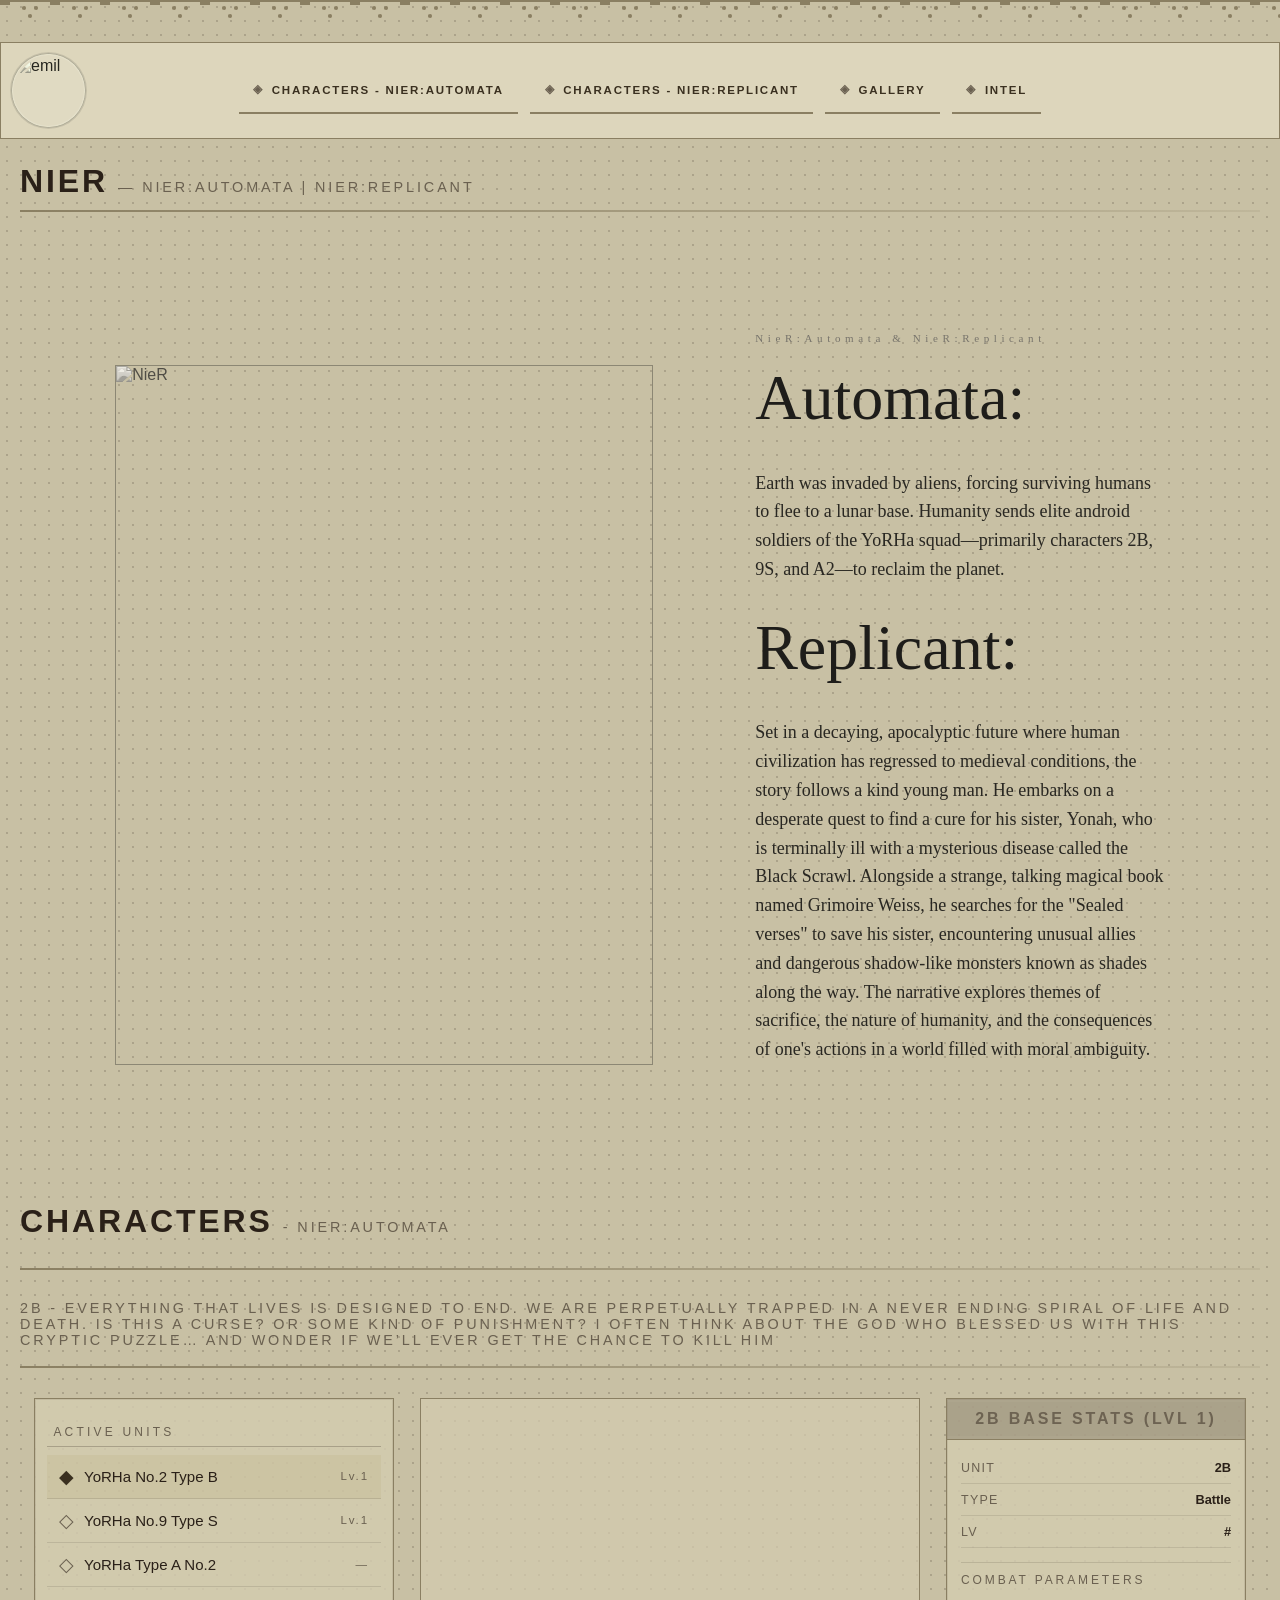
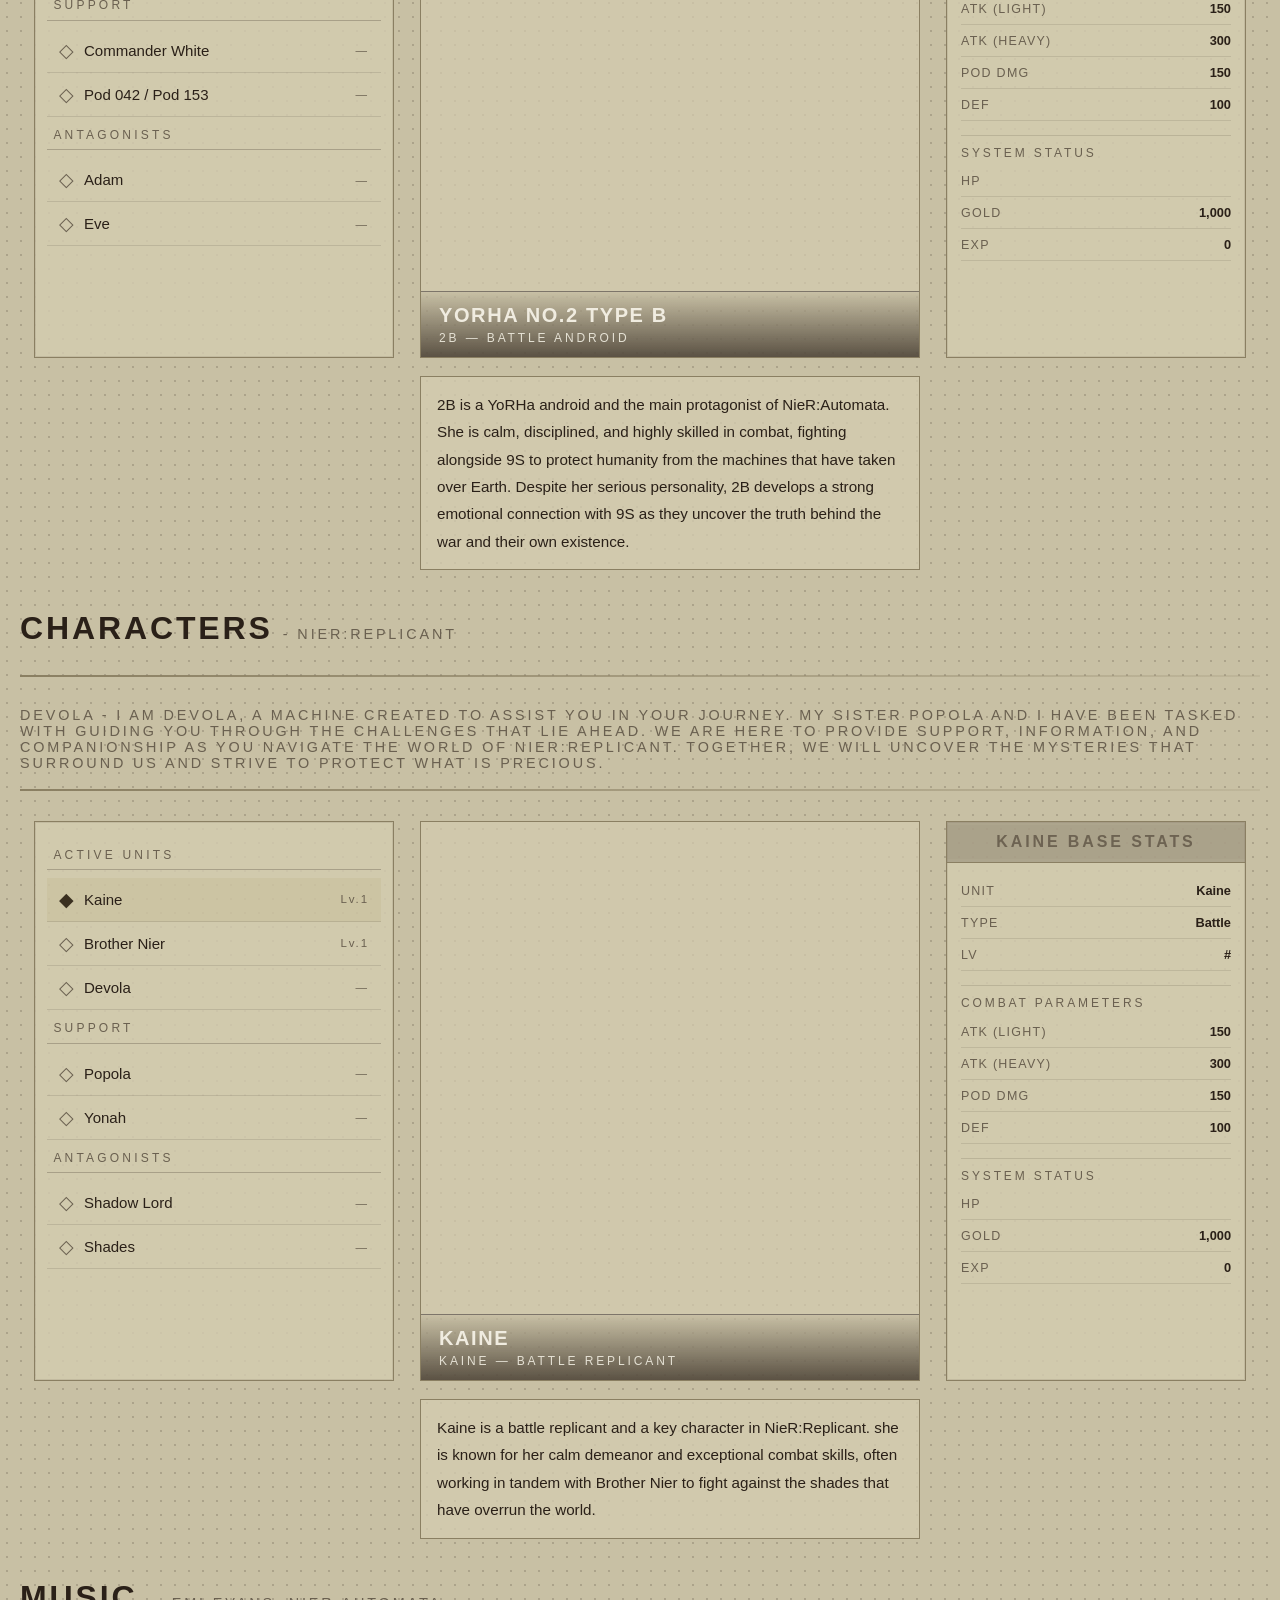
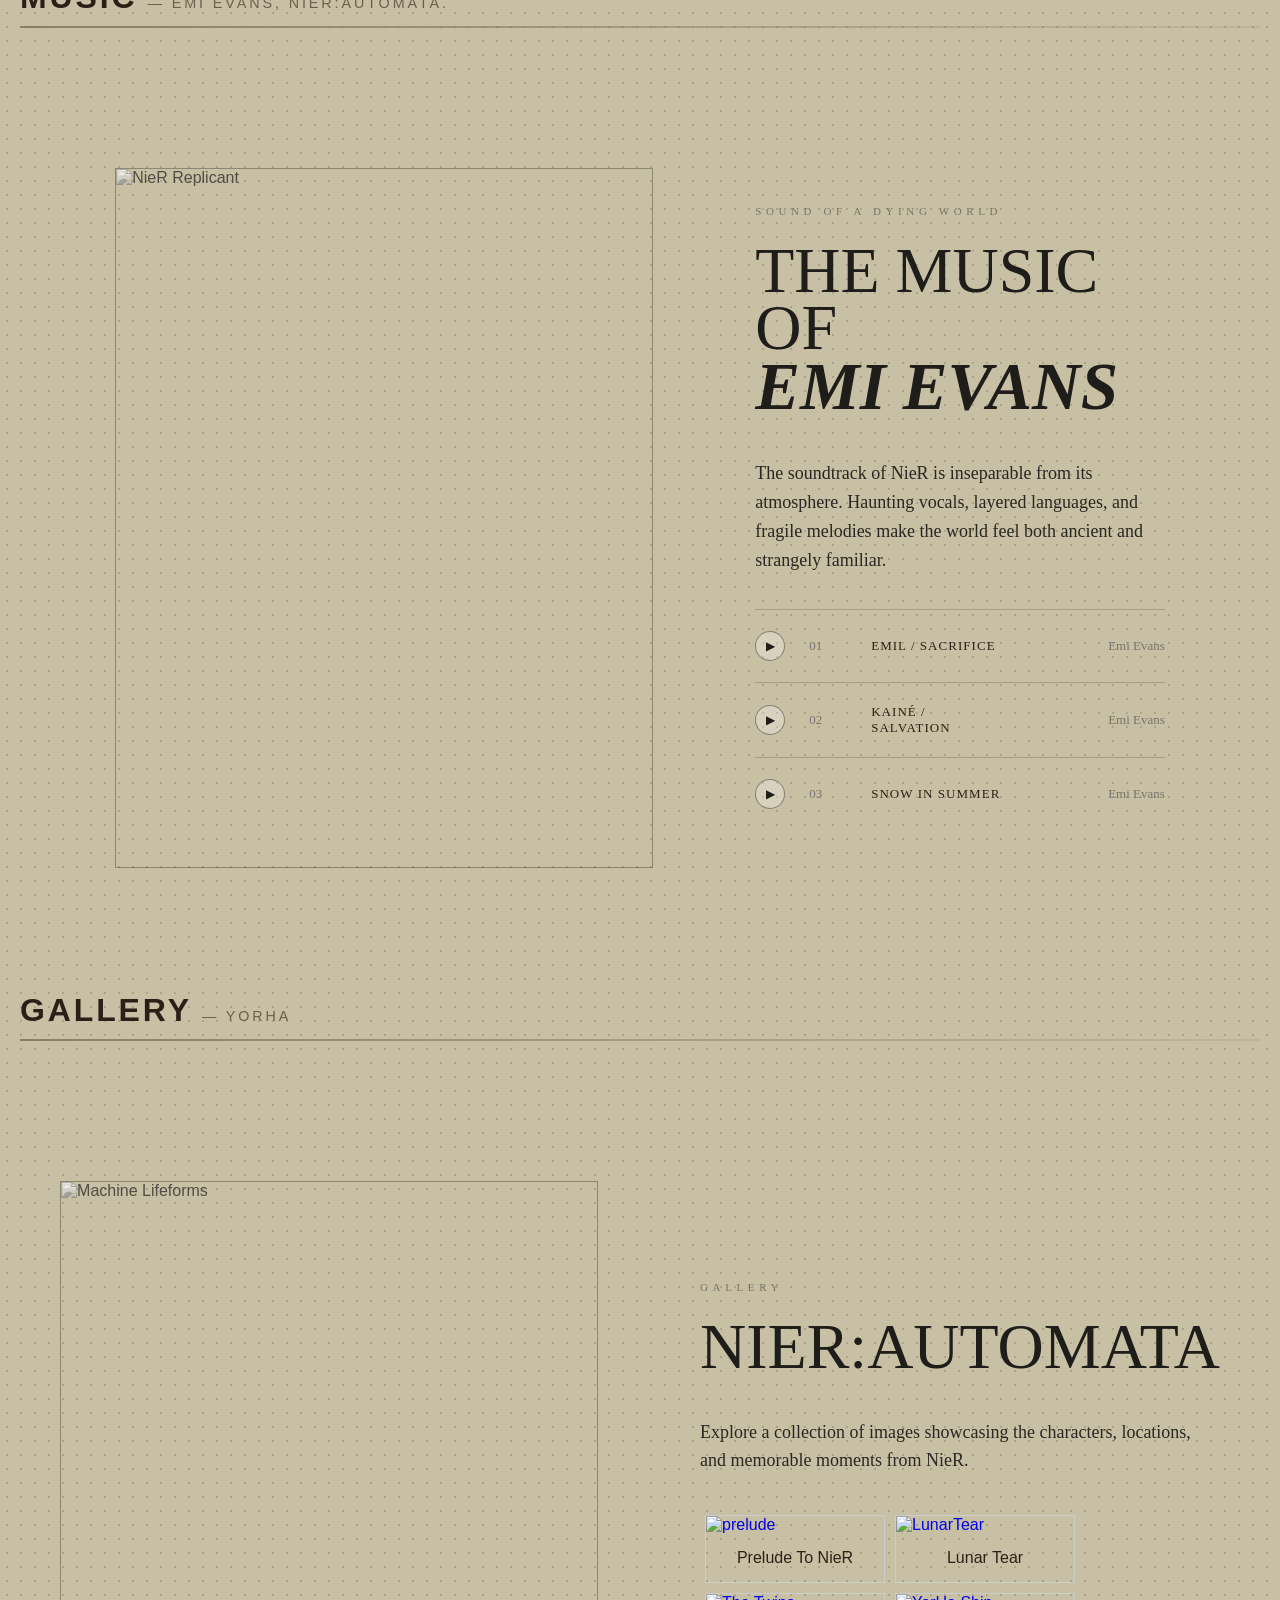
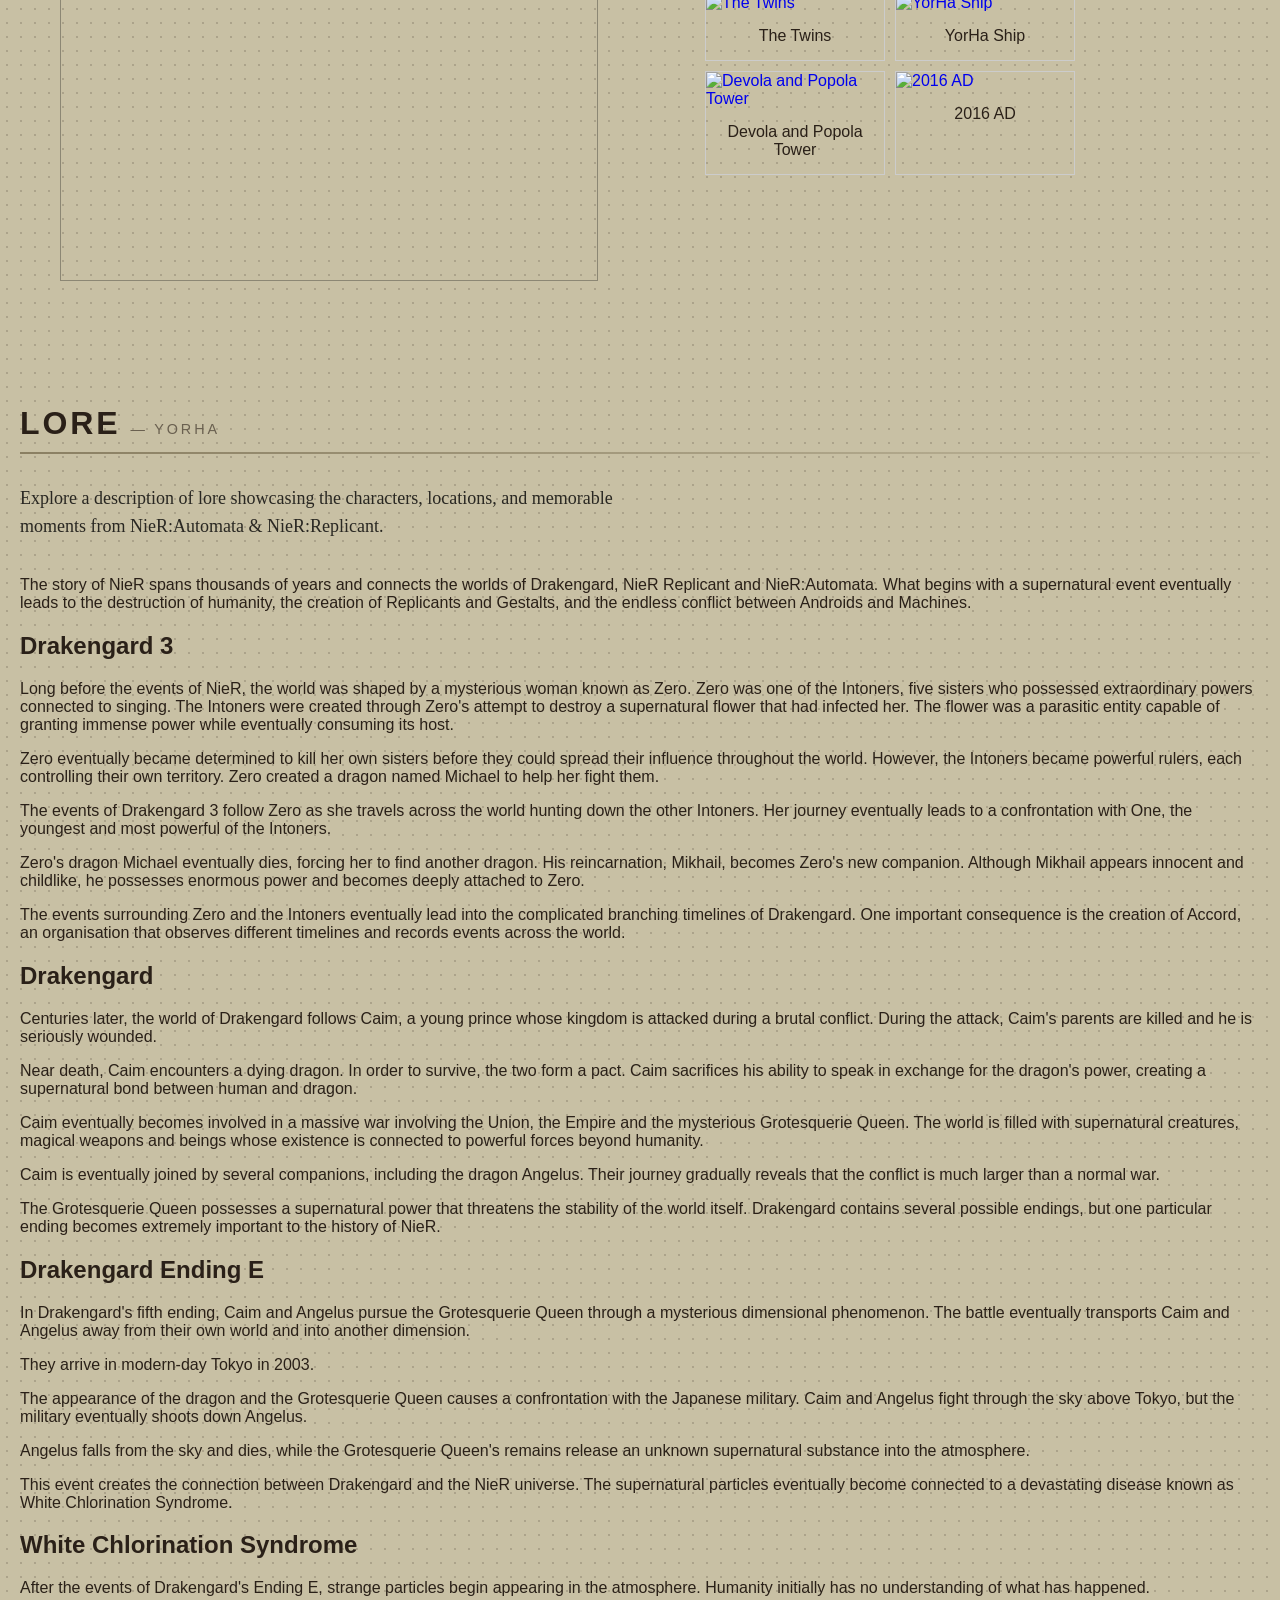
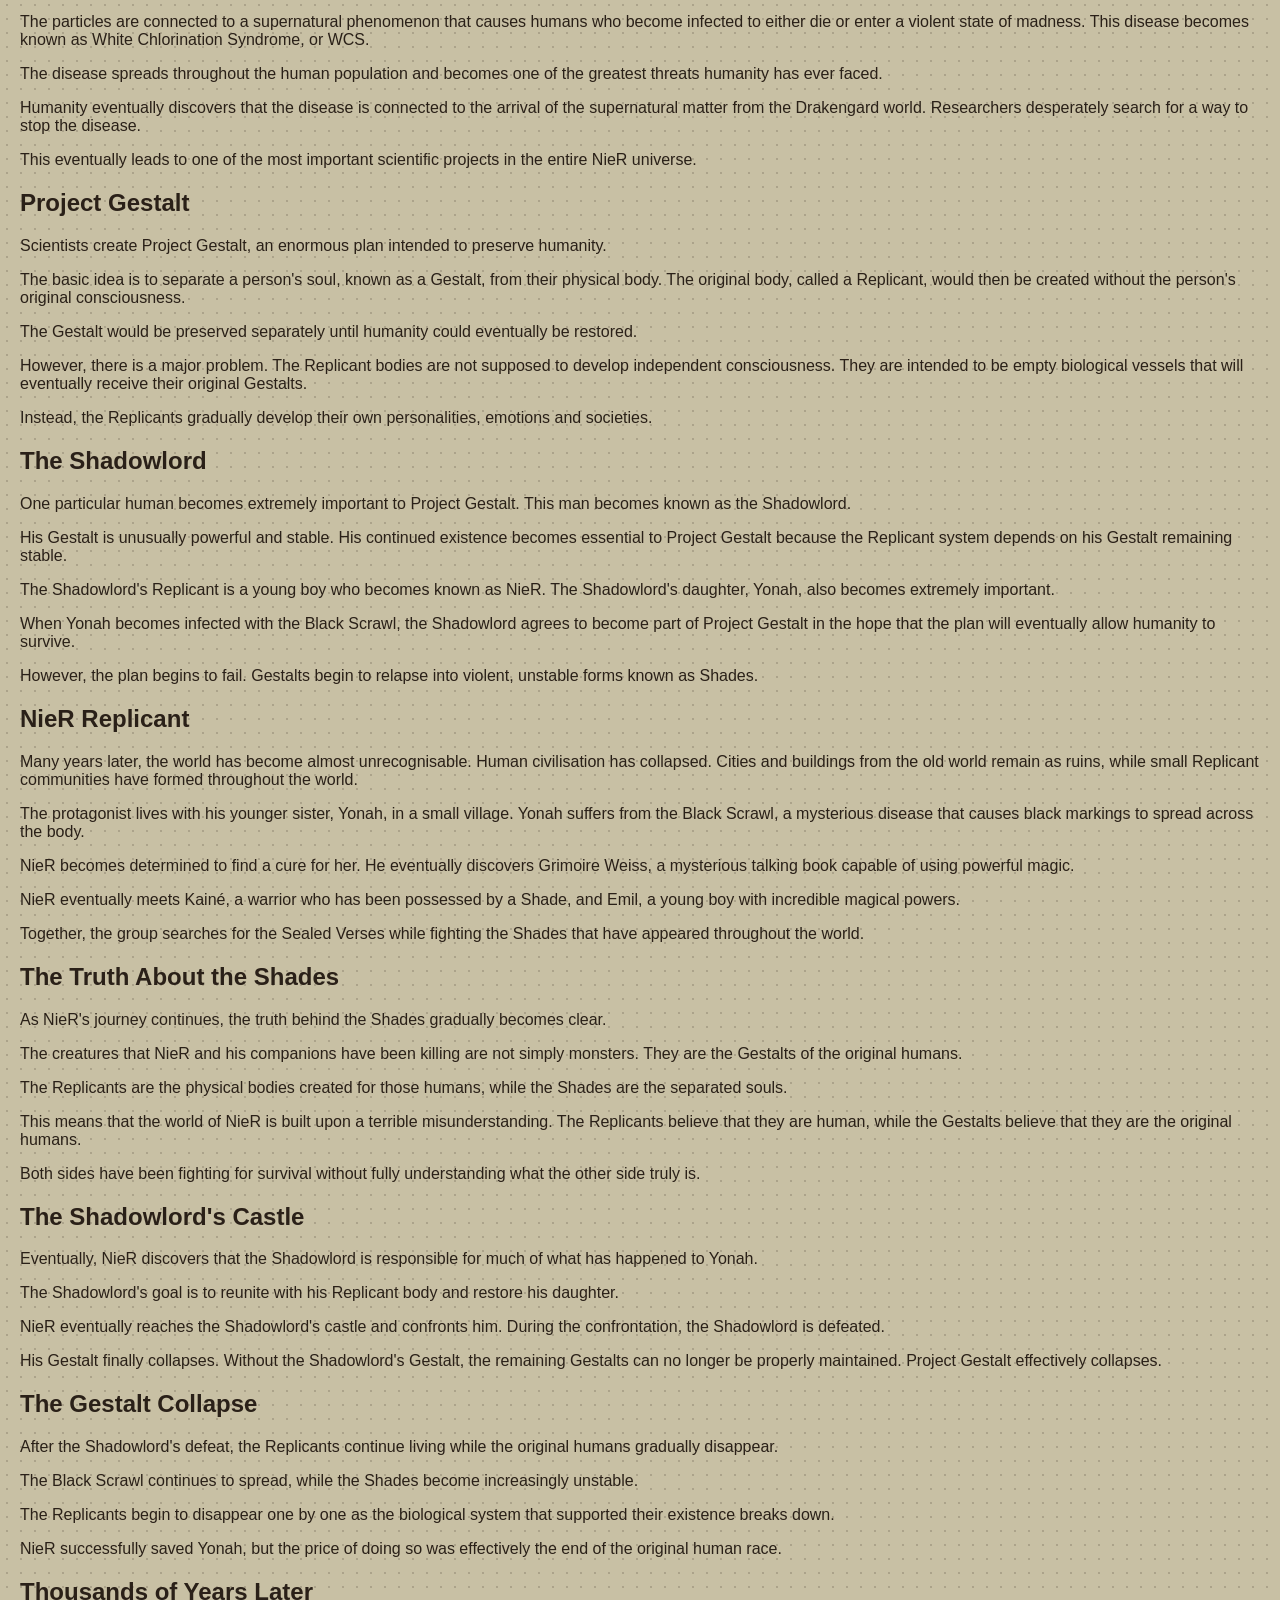
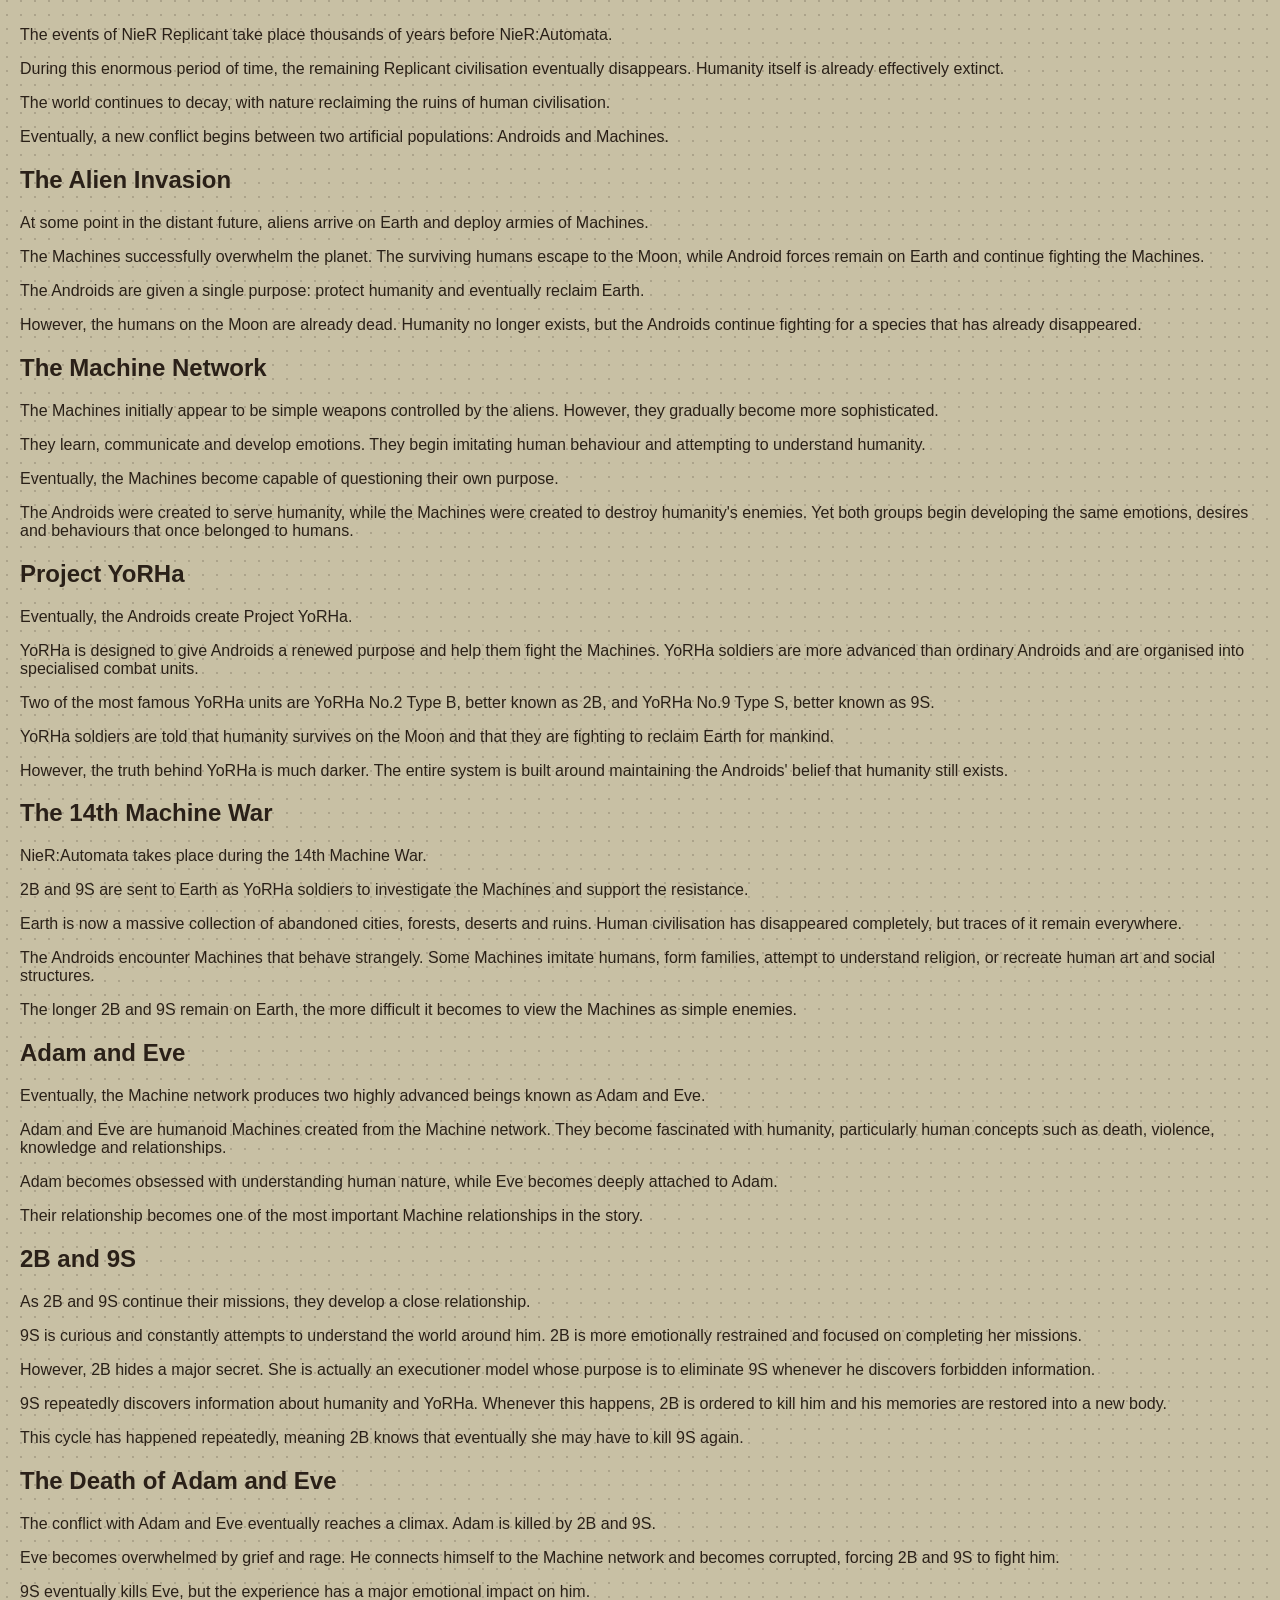
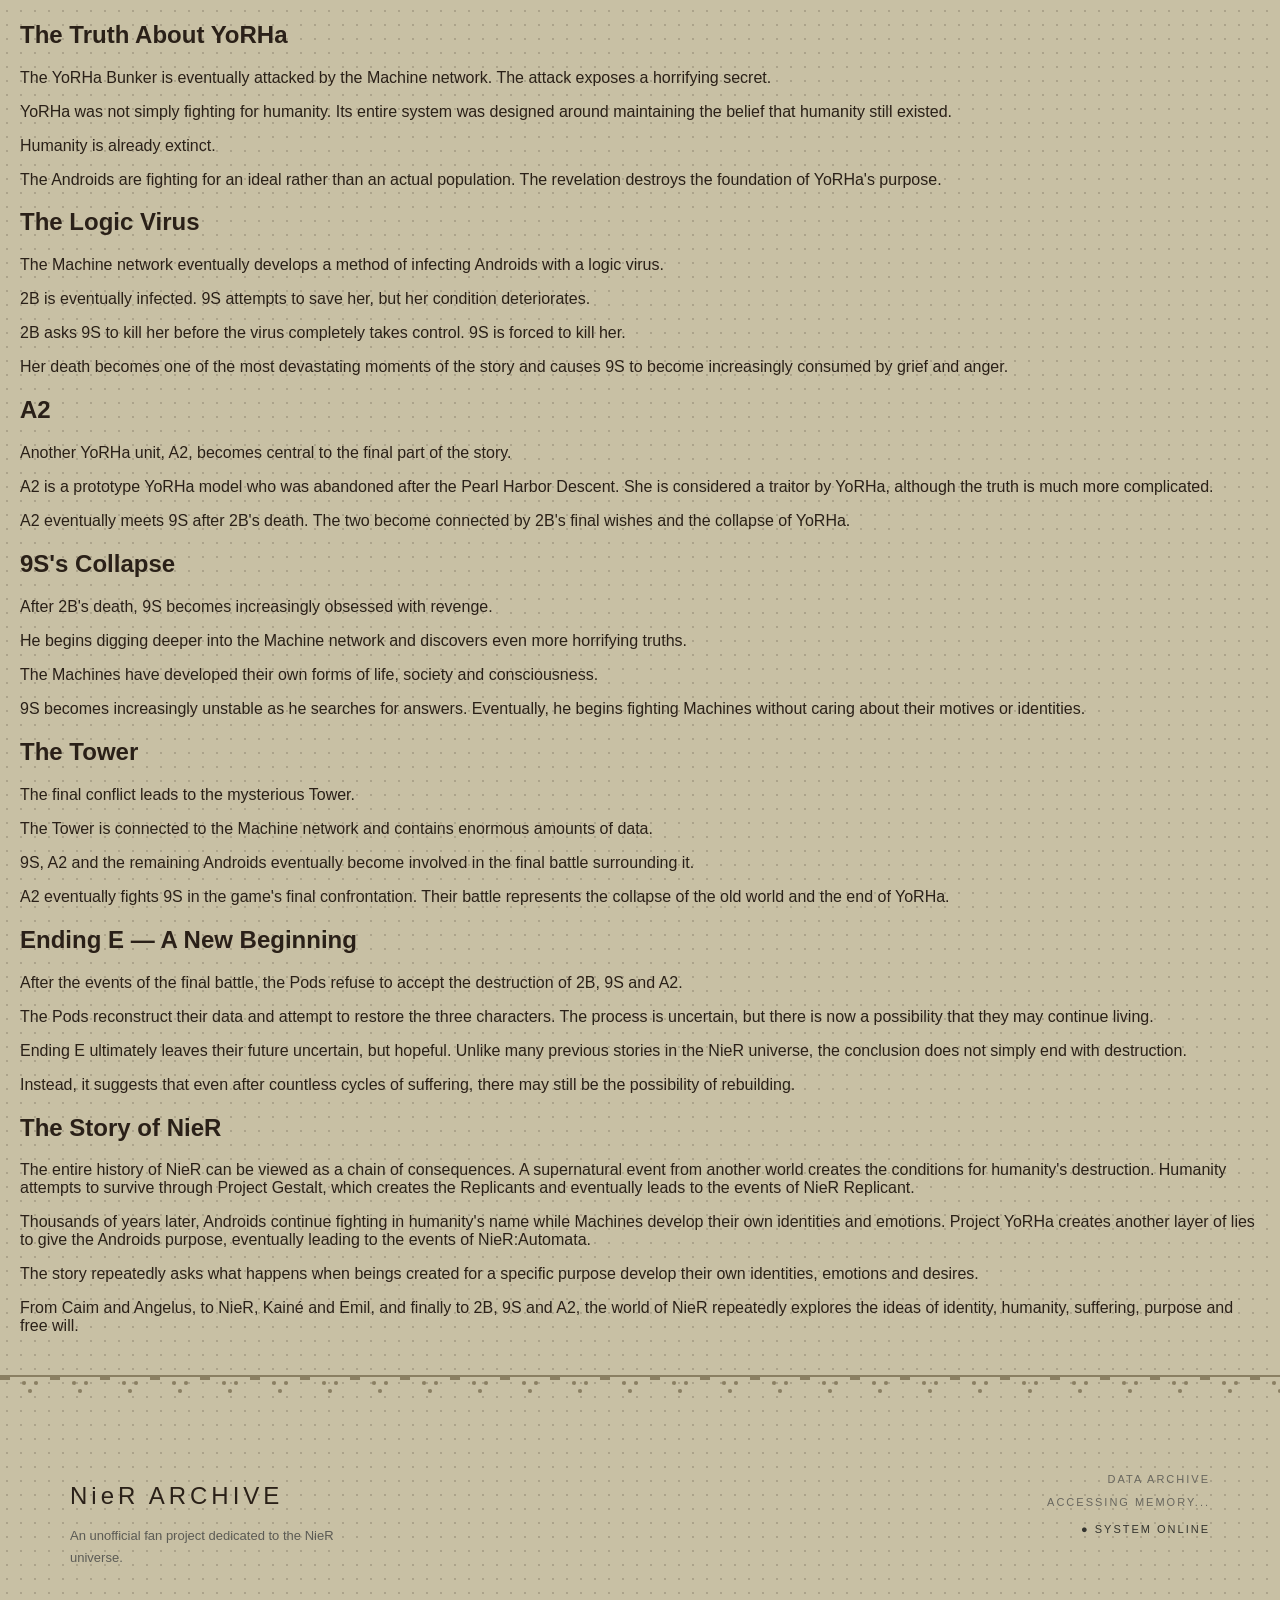
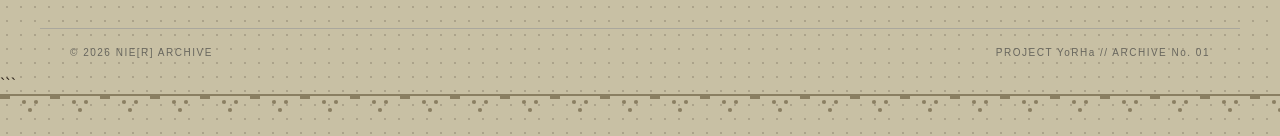
==== index.html @ 97706ac8 "moved index and style to the root rather than html/assets" ====
<!DOCTYPE html>
<html lang="en">
  <head>
    <link rel="stylesheet" href="./style.css">
    <link rel="script" href="./script.js">
    <meta charset="UTF-8"/>
    <meta name="viewport" content="width=device-width, initial-scale=1.0"/>
    <title>DrakenNieR</title>
  </head>
  <body>
        <div class="pattern">
      <div class="container">
        <div class="pattern-inner"></div>
      </div>
    </div>
    <nav class="top-nav">
      <div class="nav-logo-box">
      <img id="logoimg" src="./emillogo.jpg" alt="emil">
      </div>
      <div class="nav-tabs">
        <a href="#characters" class="nav-tab active">
          <span class="tab-icon">◈</span><span>Characters - NieR:Automata</span>
        </a>
        <a href="#characters2" class="nav-tab active">
          <span class="tab-icon">◈</span><span>Characters - NieR:Replicant</span>
        </a>
        <a href="#gallery" class="nav-tab active">
          <span class="tab-icon">◈</span><span>Gallery</span>
        </a>
        <a href="#lore" class="nav-tab active">
          <span class="tab-icon">◈</span><span>Intel</span>
        </a>
      </div>
      <div class="nav-sys">
        
      </div>
    </nav>

    <div id="gameheader">
      <div class="sec-header">
        <div class="sec-title">NieR</div>
        <div class="sec-sub">—  NieR:Automata | NieR:Replicant </div>
      </div>
      <div class="sec-rule"></div>
      <div class="music-grid"></div>
    </div>

<section class="nier-music">
    <div class="nier-music-image">
        <img src="PreludeToNier.jpg" alt="NieR">
    </div>
    <div class="nier-music-info">
        <p class="nier-music-label">
            NieR:Automata & NieR:Replicant
        </p>
        <h2 class="nier-music-title">
            Automata:<br>
        </h2>
        <p class="nier-music-description">
            Earth was invaded by aliens, forcing surviving humans to flee to a lunar base. Humanity sends elite android soldiers of the YoRHa squad—primarily characters 2B, 9S, and A2—to reclaim the planet.
        </p>
        <h2 class="nier-music-title">
            Replicant:<br>
        </h2>
        <p class="nier-music-description">
          Set in a decaying, apocalyptic future where human civilization has regressed to medieval conditions, the story follows a kind young man. He embarks on a desperate quest to find a cure for his sister, Yonah, who is terminally ill with a mysterious disease called the Black Scrawl. Alongside a strange, talking magical book named Grimoire Weiss, he searches for the "Sealed verses" to save his sister, encountering unusual allies and dangerous shadow-like monsters known as shades along the way. The narrative explores themes of sacrifice, the nature of humanity, and the consequences of one's actions in a world filled with moral ambiguity.
        </p>
    </div>
</section>

    <div id="characters">
      <div class="sec-header">
        <div class="sec-title">Characters</div>
        <div class="sec-sub">- NieR:Automata</div>
      </div>
      <br>
      <div class="sec-rule"></div>
            <div class="sec-sub" >2B - Everything that lives is designed to end. We are perpetually trapped in a never ending spiral of life and death. Is this a curse? Or some kind of punishment? I often think about the god who blessed us with this cryptic puzzle… and wonder if we’ll ever get the chance to kill him</div>
<br>
 <div class="sec-rule"></div>
      <div class="main-layout">
        <div class="list-panel panel">
          <div class="panel-inner">
            <div class="list-section-hdr">Active Units</div>
            <a href="#" class="list-item active" onclick="showChar('2b');return false;">
              <span class="list-icon active-i">◆</span>
              <span class="list-name">YoRHa No.2 Type B</span>
              <span class="list-val">Lv.1</span>
            </a>
            <a href="#" class="list-item" onclick="showChar('9s');return false;">
              <span class="list-icon">◇</span>
              <span class="list-name">YoRHa No.9 Type S</span>
              <span class="list-val">Lv.1</span>
            </a>
            <a href="#" class="list-item" onclick="showChar('a2');return false;">
              <span class="list-icon">◇</span>
              <span class="list-name">YoRHa Type A No.2</span>
              <span class="list-val">—</span>
            </a>
            <div class="list-section-hdr" style="margin-top:2px">Support</div>
            <a href="#" class="list-item" onclick="showChar('cmd');return false;">
              <span class="list-icon">◇</span>
              <span class="list-name">Commander White</span>
              <span class="list-val">—</span>
            </a>
            <a href="#" class="list-item" onclick="showChar('pod');return false;">
              <span class="list-icon">◇</span>
              <span class="list-name">Pod 042 / Pod 153</span>
              <span class="list-val">—</span>
            </a>
            <div class="list-section-hdr" style="margin-top:2px">Antagonists</div>
            <a href="#" class="list-item" onclick="showChar('adam');return false;">
              <span class="list-icon">◇</span>
              <span class="list-name">Adam</span>
              <span class="list-val">—</span>
            </a>
            <a href="#" class="list-item" onclick="showChar('eve');return false;">
              <span class="list-icon">◇</span>
              <span class="list-name">Eve</span>
              <span class="list-val">—</span>
            </a>
          </div>
        </div>

        <div class="centre-panel">
          <div class="img-box" id="char-img-box">
            <img id="char-img" src="./2b.png" alt="2B"/>
            <div class="img-cap">
              <span class="img-cap-name" id="char-fullname">YoRHa No.2 Type B</span>
              <span class="img-cap-sub" id="char-designation">2B — Battle Android</span>
            </div>
          </div>
          <div class="desc-box">
            <div class="desc-text" id="char-desc">2B is a YoRHa android and the main protagonist of NieR:Automata. She is calm, disciplined, and highly skilled in combat, fighting alongside 9S to protect humanity from the machines that have taken over Earth. Despite her serious personality, 2B develops a strong emotional connection with 9S as they uncover the truth behind the war and their own existence.</div>
          </div>
        </div>

        <div class="stats-panel panel">
          <div class="stats-hdr" id="stats-hdr">2B Base Stats (Lvl 1)</div>
          <div class="stats-body">
            <div class="stat-row">
              <span class="stat-key">Unit</span>
              <span class="stat-val" id="s-unit">2B</span>
            </div>
            <div class="stat-row">
              <span class="stat-key">Type</span>
              <span class="stat-val" id="s-type">Battle</span>
            </div>
            <div class="stat-row">
              <span class="stat-key">Lv</span>
              <span class="stat-val">#</span>
            </div>
            <div class="stat-divider">Combat Parameters</div>
            <div class="stat-row">
              <span class="stat-key">ATK (Light)</span>
              <span class="stat-val" id="s-atk1">150</span>
            </div>
            <div class="stat-row">
              <span class="stat-key">ATK (Heavy)</span>
              <span class="stat-val" id="s-atk2">300</span>
            </div>
            <div class="stat-row">
              <span class="stat-key">Pod DMG</span>
              <span class="stat-val" id="s-pod">150</span>
            </div>
            <div class="stat-row">
              <span class="stat-key">DEF</span>
              <span class="stat-val" id="s-def">100</span>
            </div>
            <div class="stat-divider">System Status</div>
            <div class="stat-row hp-row">
              <span class="stat-key">HP</span>
            </div>
            <div class="stat-row">
              <span class="stat-key">Gold</span>
              <span class="stat-val" id="s-gold">1,000</span>
            </div>
            <div class="stat-row">
              <span class="stat-key">EXP</span>
              <span class="stat-val" id="s-exp">0</span>
            </div>
          </div>
        </div>
      </div>
    </div>

        <div id="characters2">
      <div class="sec-header">
        <div class="sec-title">Characters</div>
        <div class="sec-sub">- NieR:Replicant</div>
      </div>
      <br>
      <div class="sec-rule"></div>
            <div class="sec-sub" >Devola - I am Devola, a machine created to assist you in your journey. My sister Popola and I have been tasked with guiding you through the challenges that lie ahead. We are here to provide support, information, and companionship as you navigate the world of NieR:Replicant. Together, we will uncover the mysteries that surround us and strive to protect what is precious.</div>
<br>
 <div class="sec-rule"></div>
      <div class="main-layout">
        <div class="list-panel panel">
          <div class="panel-inner">
            <div class="list-section-hdr">Active Units</div>
            <a href="#" class="list-item active" onclick="showChar('kaine');return false;">
              <span class="list-icon active-i">◆</span>
              <span class="list-name">Kaine</span>
              <span class="list-val">Lv.1</span>
            </a>
            <a href="#" class="list-item" onclick="showChar('brothernier');return false;">
              <span class="list-icon">◇</span>
              <span class="list-name">Brother Nier</span>
              <span class="list-val">Lv.1</span>
            </a>
            <a href="#" class="list-item" onclick="showChar('devola');return false;">
              <span class="list-icon">◇</span>
              <span class="list-name">Devola</span>
              <span class="list-val">—</span>
            </a>
            <div class="list-section-hdr" style="margin-top:2px">Support</div>
            <a href="#" class="list-item" onclick="showChar('popola');return false;">
              <span class="list-icon">◇</span>
              <span class="list-name">Popola</span>
              <span class="list-val">—</span>
            </a>
            <a href="#" class="list-item" onclick="showChar('yonah');return false;">
              <span class="list-icon">◇</span>
              <span class="list-name">Yonah</span>
              <span class="list-val">—</span>
            </a>
            <div class="list-section-hdr" style="margin-top:2px">Antagonists</div>
            <a href="#" class="list-item" onclick="showChar('shadowlord');return false;">
              <span class="list-icon">◇</span>
              <span class="list-name">Shadow Lord</span>
              <span class="list-val">—</span>
            </a>
            <a href="#" class="list-item" onclick="showChar('shades');return false;">
              <span class="list-icon">◇</span>
              <span class="list-name">Shades</span>
              <span class="list-val">—</span>
            </a>
          </div>
        </div>

        <div class="centre-panel">
          <div class="img-box" id="char-img-box">
            <img id="char-imgkaine" src="./kaine3drender.png" alt="Kaine"/>
            <div class="img-cap">
              <span class="img-cap-name" id="char-fullname">Kaine</span>
              <span class="img-cap-sub" id="char-designation">Kaine — Battle Replicant</span>
            </div>
          </div>
          <div class="desc-box">
            <div class="desc-text" id="char-desc">Kaine is a battle replicant and a key character in NieR:Replicant. she is known for her calm demeanor and exceptional combat skills, often working in tandem with Brother Nier to fight against the shades that have overrun the world.</div>
          </div>
        </div>

        <div class="stats-panel panel">
          <div class="stats-hdr" id="stats-hdr">Kaine Base Stats </div>
          <div class="stats-body">
            <div class="stat-row">
              <span class="stat-key">Unit</span>
              <span class="stat-val" id="s-unit">Kaine</span>
            </div>
            <div class="stat-row">
              <span class="stat-key">Type</span>
              <span class="stat-val" id="s-type">Battle</span>
            </div>
            <div class="stat-row">
              <span class="stat-key">Lv</span>
              <span class="stat-val">#</span>
            </div>
            <div class="stat-divider">Combat Parameters</div>
            <div class="stat-row">
              <span class="stat-key">ATK (Light)</span>
              <span class="stat-val" id="s-atk1">150</span>
            </div>
            <div class="stat-row">
              <span class="stat-key">ATK (Heavy)</span>
              <span class="stat-val" id="s-atk2">300</span>
            </div>
            <div class="stat-row">
              <span class="stat-key">Pod DMG</span>
              <span class="stat-val" id="s-pod">150</span>
            </div>
            <div class="stat-row">
              <span class="stat-key">DEF</span>
              <span class="stat-val" id="s-def">100</span>
            </div>
            <div class="stat-divider">System Status</div>
            <div class="stat-row hp-row">
              <span class="stat-key">HP</span>
            </div>
            <div class="stat-row">
              <span class="stat-key">Gold</span>
              <span class="stat-val" id="s-gold">1,000</span>
            </div>
            <div class="stat-row">
              <span class="stat-key">EXP</span>
              <span class="stat-val" id="s-exp">0</span>
            </div>
          </div>
        </div>
      </div>
    </div>

        <div id="music">
      <div class="sec-header">
        <div class="sec-title">Music</div>
        <div class="sec-sub">— Emi Evans, NieR:Automata.</div>
      </div>
      <div class="sec-rule"></div>
      <div class="music-grid"></div>
    </div>

<section class="nier-music">
    <div class="nier-music-image">
        <img src="DevolaAndPopolaTower.jpg" alt="NieR Replicant">
    </div>
    <div class="nier-music-info">
        <p class="nier-music-label">
            SOUND OF A DYING WORLD
        </p>
        <h2 class="nier-music-title">
            THE MUSIC OF<br>
            <em>EMI EVANS</em>
        </h2>
        <p class="nier-music-description">
            The soundtrack of NieR is inseparable from its atmosphere.
            Haunting vocals, layered languages, and fragile melodies
            make the world feel both ancient and strangely familiar.
        </p>
        <div class="nier-track music-button" data-song="emil-sacrifice" role="button" tabindex="0" style="grid-template-columns: 42px 50px minmax(0, 1fr) 150px; column-gap: 12px;">
          <button type="button" class="track-play-pause" aria-label="Play or pause Emil / Sacrifice" style="grid-column: 1; width: 30px; height: 30px; padding: 0; border: 1px solid rgba(30, 29, 26, 0.45); border-radius: 50%; background: rgba(255, 255, 255, 0.28); color: #1e1d1a; font-size: 12px; line-height: 28px; text-align: center; cursor: pointer;">▶</button>
            <span class="nier-track-number" style="grid-column: 2;">
                01
            </span>
            <span class="nier-track-title" style="grid-column: 3; align-self: center;">
                EMIL / SACRIFICE
            </span>
            <span class="nier-track-artist" style="grid-column: 4; align-self: center;">
                Emi Evans
            </span>
        </div>

        <audio id="emil-sacrifice" src="EmilSacrifice.mp3"></audio>
        <div class="nier-track music-button" data-song="kaine-salvation" role="button" tabindex="0" style="grid-template-columns: 42px 50px minmax(0, 1fr) 150px; column-gap: 12px;">
          <button type="button" class="track-play-pause" aria-label="Play or pause Kainé / Salvation" style="grid-column: 1; width: 30px; height: 30px; padding: 0; border: 1px solid rgba(30, 29, 26, 0.45); border-radius: 50%; background: rgba(255, 255, 255, 0.28); color: #1e1d1a; font-size: 12px; line-height: 28px; text-align: center; cursor: pointer;">▶</button>
            <span class="nier-track-number" style="grid-column: 2;">
                02
            </span>
            <span class="nier-track-title" style="grid-column: 3; align-self: center;">
                KAINÉ / SALVATION
            </span>
            <span class="nier-track-artist" style="grid-column: 4; align-self: center;">
                Emi Evans
            </span>
        </div>
        <audio id="kaine-salvation" src="KaineSalvation.mp3.mp3"></audio>
        <div class="nier-track music-button" data-song="snow-in-summer" role="button" tabindex="0" style="grid-template-columns: 42px 50px minmax(0, 1fr) 150px; column-gap: 12px;">
          <button type="button" class="track-play-pause" aria-label="Play or pause Snow in Summer" style="grid-column: 1; width: 30px; height: 30px; padding: 0; border: 1px solid rgba(30, 29, 26, 0.45); border-radius: 50%; background: rgba(255, 255, 255, 0.28); color: #1e1d1a; font-size: 12px; line-height: 28px; text-align: center; cursor: pointer;">▶</button>
            <span class="nier-track-number" style="grid-column: 2;">
                03
            </span>
            <span class="nier-track-title" style="grid-column: 3; align-self: center;">
                SNOW IN SUMMER
            </span>
            <span class="nier-track-artist" style="grid-column: 4; align-self: center;">
                Emi Evans
            </span>
        </div>
        <audio id="snow-in-summer" src="SnowInSummer.mp3"></audio>
    </div>


</section>
    <div id="gallery">
      <div class="sec-header">
        <div class="sec-title">Gallery</div>
        <div class="sec-sub">— YorHa</div>
      </div>
      <div class="sec-rule"></div>
      <div class="gallery-grid"></div>
    </div>

    <section class="nier-music">

    <div class="nier-music-image">
        <img src="MachineLifeforms.jpg" alt="Machine Lifeforms">
    </div>


    <div class="nier-music-info">

        <p class="nier-music-label">
            GALLERY
        </p>
        <h2 class="nier-music-title">
            NIER:AUTOMATA<br>
        </h2>
        <p class="nier-music-description">
            Explore a collection of images showcasing the characters, locations, and memorable moments from NieR.
        </p>

        <div class="gallery">

<div class="gallery-item">
  <a target="_blank" href="PreludeToNier.jpg">
    <img src="PreludeToNier.jpg" alt="prelude" width="600" height="400">
  </a>
  <div class="desc">Prelude To NieR</div>
</div>

<div class="gallery-item">
  <a target="_blank" href="LunarTear.jpg">
    <img src="LunarTear.jpg" alt="LunarTear" width="600" height="400">
  </a>
  <div class="desc">Lunar Tear</div>
</div>

<div class="gallery-item">
  <a target="_blank" href="TheTwins.jpg">
    <img src="TheTwins.jpg" alt="The Twins" width="600" height="400">
  </a>
  <div class="desc">The Twins</div>
</div>

<div class="gallery-item">
  <a target="_blank" href="YorHaShip.jpg">
    <img src="YorHaShip.jpg" alt="YorHa Ship" width="600" height="400">
  </a>
  <div class="desc">YorHa Ship</div>
</div>

<div class="gallery-item">
  <a target="_blank" href="DevolaAndPopolaTower.jpg">
    <img src="DevolaAndPopolaTower.jpg" alt="Devola and Popola Tower" width="600" height="400">
  </a>
  <div class="desc">Devola and Popola Tower</div>
</div>

<div class="gallery-item">
  <a target="_blank" href="2016AD.jpg">
    <img src="2016AD.jpg" alt="2016 AD" width="600" height="400">
  </a>
  <div class="desc">2016 AD</div>
</div>

</div>

</div> 
</div>
</div>
</section>
     <div id="lore">
      <div class="sec-header">
        <div class="sec-title">Lore</div>
        <div class="sec-sub">— YorHa</div>
      </div>
      <div class="sec-rule"></div>

      <p class="nier-music-description">
            Explore a description of lore showcasing the characters, locations, and memorable moments from NieR:Automata & NieR:Replicant.
        </p>

        <section class="lore-section">

    

    <p class="lore-intro">
        The story of NieR spans thousands of years and connects the worlds of
        Drakengard, NieR Replicant and NieR:Automata. What begins with a
        supernatural event eventually leads to the destruction of humanity,
        the creation of Replicants and Gestalts, and the endless conflict
        between Androids and Machines.
    </p>


    <!-- DRAKENGARD 3 -->

    <article class="">
        <h2>Drakengard 3</h2>

        <p>
            Long before the events of NieR, the world was shaped by a mysterious
            woman known as Zero. Zero was one of the Intoners, five sisters who
            possessed extraordinary powers connected to singing. The Intoners
            were created through Zero's attempt to destroy a supernatural flower
            that had infected her. The flower was a parasitic entity capable of
            granting immense power while eventually consuming its host.
        </p>

        <p>
            Zero eventually became determined to kill her own sisters before they
            could spread their influence throughout the world. However, the
            Intoners became powerful rulers, each controlling their own territory.
            Zero created a dragon named Michael to help her fight them.
        </p>

        <p>
            The events of Drakengard 3 follow Zero as she travels across the world
            hunting down the other Intoners. Her journey eventually leads to a
            confrontation with One, the youngest and most powerful of the
            Intoners.
        </p>

        <p>
            Zero's dragon Michael eventually dies, forcing her to find another
            dragon. His reincarnation, Mikhail, becomes Zero's new companion.
            Although Mikhail appears innocent and childlike, he possesses enormous
            power and becomes deeply attached to Zero.
        </p>

        <p>
            The events surrounding Zero and the Intoners eventually lead into the
            complicated branching timelines of Drakengard. One important
            consequence is the creation of Accord, an organisation that observes
            different timelines and records events across the world.
        </p>
    </article>


    <!-- DRAKENGARD -->

    <article class="lore-entry">
        <h2>Drakengard</h2>

        <p>
            Centuries later, the world of Drakengard follows Caim, a young prince
            whose kingdom is attacked during a brutal conflict. During the attack,
            Caim's parents are killed and he is seriously wounded.
        </p>

        <p>
            Near death, Caim encounters a dying dragon. In order to survive,
            the two form a pact. Caim sacrifices his ability to speak in exchange
            for the dragon's power, creating a supernatural bond between human
            and dragon.
        </p>

        <p>
            Caim eventually becomes involved in a massive war involving the Union,
            the Empire and the mysterious Grotesquerie Queen. The world is filled
            with supernatural creatures, magical weapons and beings whose existence
            is connected to powerful forces beyond humanity.
        </p>

        <p>
            Caim is eventually joined by several companions, including the dragon
            Angelus. Their journey gradually reveals that the conflict is much
            larger than a normal war.
        </p>

        <p>
            The Grotesquerie Queen possesses a supernatural power that threatens
            the stability of the world itself. Drakengard contains several
            possible endings, but one particular ending becomes extremely
            important to the history of NieR.
        </p>
    </article>


    <!-- ENDING E -->

    <article class="lore-entry">
        <h2>Drakengard Ending E</h2>

        <p>
            In Drakengard's fifth ending, Caim and Angelus pursue the Grotesquerie
            Queen through a mysterious dimensional phenomenon. The battle
            eventually transports Caim and Angelus away from their own world
            and into another dimension.
        </p>

        <p>
            They arrive in modern-day Tokyo in 2003.
        </p>

        <p>
            The appearance of the dragon and the Grotesquerie Queen causes a
            confrontation with the Japanese military. Caim and Angelus fight
            through the sky above Tokyo, but the military eventually shoots
            down Angelus.
        </p>

        <p>
            Angelus falls from the sky and dies, while the Grotesquerie Queen's
            remains release an unknown supernatural substance into the atmosphere.
        </p>

        <p>
            This event creates the connection between Drakengard and the NieR
            universe. The supernatural particles eventually become connected
            to a devastating disease known as White Chlorination Syndrome.
        </p>
    </article>


    <!-- WHITE CHLORINATION SYNDROME -->

    <article class="lore-entry">
        <h2>White Chlorination Syndrome</h2>

        <p>
            After the events of Drakengard's Ending E, strange particles begin
            appearing in the atmosphere. Humanity initially has no understanding
            of what has happened.
        </p>

        <p>
            The particles are connected to a supernatural phenomenon that causes
            humans who become infected to either die or enter a violent state
            of madness. This disease becomes known as White Chlorination Syndrome,
            or WCS.
        </p>

        <p>
            The disease spreads throughout the human population and becomes one
            of the greatest threats humanity has ever faced.
        </p>

        <p>
            Humanity eventually discovers that the disease is connected to the
            arrival of the supernatural matter from the Drakengard world.
            Researchers desperately search for a way to stop the disease.
        </p>

        <p>
            This eventually leads to one of the most important scientific
            projects in the entire NieR universe.
        </p>
    </article>


    <!-- PROJECT GESTALT -->

    <article class="lore-entry">
        <h2>Project Gestalt</h2>

        <p>
            Scientists create Project Gestalt, an enormous plan intended to
            preserve humanity.
        </p>

        <p>
            The basic idea is to separate a person's soul, known as a Gestalt,
            from their physical body. The original body, called a Replicant,
            would then be created without the person's original consciousness.
        </p>

        <p>
            The Gestalt would be preserved separately until humanity could
            eventually be restored.
        </p>

        <p>
            However, there is a major problem. The Replicant bodies are not
            supposed to develop independent consciousness. They are intended to
            be empty biological vessels that will eventually receive their
            original Gestalts.
        </p>

        <p>
            Instead, the Replicants gradually develop their own personalities,
            emotions and societies.
        </p>
    </article>


    <!-- SHADOWLORD -->

    <article class="lore-entry">
        <h2>The Shadowlord</h2>

        <p>
            One particular human becomes extremely important to Project Gestalt.
            This man becomes known as the Shadowlord.
        </p>

        <p>
            His Gestalt is unusually powerful and stable. His continued existence
            becomes essential to Project Gestalt because the Replicant system
            depends on his Gestalt remaining stable.
        </p>

        <p>
            The Shadowlord's Replicant is a young boy who becomes known as NieR.
            The Shadowlord's daughter, Yonah, also becomes extremely important.
        </p>

        <p>
            When Yonah becomes infected with the Black Scrawl, the Shadowlord
            agrees to become part of Project Gestalt in the hope that the plan
            will eventually allow humanity to survive.
        </p>

        <p>
            However, the plan begins to fail. Gestalts begin to relapse into
            violent, unstable forms known as Shades.
        </p>
    </article>


    <!-- NIER REPLICANT -->

    <article class="lore-entry">
        <h2>NieR Replicant</h2>

        <p>
            Many years later, the world has become almost unrecognisable.
            Human civilisation has collapsed. Cities and buildings from the old
            world remain as ruins, while small Replicant communities have formed
            throughout the world.
        </p>

        <p>
            The protagonist lives with his younger sister, Yonah, in a small
            village. Yonah suffers from the Black Scrawl, a mysterious disease
            that causes black markings to spread across the body.
        </p>

        <p>
            NieR becomes determined to find a cure for her. He eventually
            discovers Grimoire Weiss, a mysterious talking book capable of using
            powerful magic.
        </p>

        <p>
            NieR eventually meets Kainé, a warrior who has been possessed by a
            Shade, and Emil, a young boy with incredible magical powers.
        </p>

        <p>
            Together, the group searches for the Sealed Verses while fighting
            the Shades that have appeared throughout the world.
        </p>
    </article>


    <!-- SHADES -->

    <article class="lore-entry">
        <h2>The Truth About the Shades</h2>

        <p>
            As NieR's journey continues, the truth behind the Shades gradually
            becomes clear.
        </p>

        <p>
            The creatures that NieR and his companions have been killing are not
            simply monsters. They are the Gestalts of the original humans.
        </p>

        <p>
            The Replicants are the physical bodies created for those humans,
            while the Shades are the separated souls.
        </p>

        <p>
            This means that the world of NieR is built upon a terrible
            misunderstanding. The Replicants believe that they are human, while
            the Gestalts believe that they are the original humans.
        </p>

        <p>
            Both sides have been fighting for survival without fully understanding
            what the other side truly is.
        </p>
    </article>


    <!-- SHADOWLORD'S CASTLE -->

    <article class="lore-entry">
        <h2>The Shadowlord's Castle</h2>

        <p>
            Eventually, NieR discovers that the Shadowlord is responsible for
            much of what has happened to Yonah.
        </p>

        <p>
            The Shadowlord's goal is to reunite with his Replicant body and
            restore his daughter.
        </p>

        <p>
            NieR eventually reaches the Shadowlord's castle and confronts him.
            During the confrontation, the Shadowlord is defeated.
        </p>

        <p>
            His Gestalt finally collapses. Without the Shadowlord's Gestalt,
            the remaining Gestalts can no longer be properly maintained.
            Project Gestalt effectively collapses.
        </p>
    </article>


    <!-- GESTALT COLLAPSE -->

    <article class="lore-entry">
        <h2>The Gestalt Collapse</h2>

        <p>
            After the Shadowlord's defeat, the Replicants continue living while
            the original humans gradually disappear.
        </p>

        <p>
            The Black Scrawl continues to spread, while the Shades become
            increasingly unstable.
        </p>

        <p>
            The Replicants begin to disappear one by one as the biological system
            that supported their existence breaks down.
        </p>

        <p>
            NieR successfully saved Yonah, but the price of doing so was
            effectively the end of the original human race.
        </p>
    </article>


    <!-- THOUSANDS OF YEARS LATER -->

    <article class="lore-entry">
        <h2>Thousands of Years Later</h2>

        <p>
            The events of NieR Replicant take place thousands of years before
            NieR:Automata.
        </p>

        <p>
            During this enormous period of time, the remaining Replicant
            civilisation eventually disappears. Humanity itself is already
            effectively extinct.
        </p>

        <p>
            The world continues to decay, with nature reclaiming the ruins of
            human civilisation.
        </p>

        <p>
            Eventually, a new conflict begins between two artificial populations:
            Androids and Machines.
        </p>
    </article>


    <!-- ALIEN INVASION -->

    <article class="lore-entry">
        <h2>The Alien Invasion</h2>

        <p>
            At some point in the distant future, aliens arrive on Earth and
            deploy armies of Machines.
        </p>

        <p>
            The Machines successfully overwhelm the planet. The surviving
            humans escape to the Moon, while Android forces remain on Earth
            and continue fighting the Machines.
        </p>

        <p>
            The Androids are given a single purpose: protect humanity and
            eventually reclaim Earth.
        </p>

        <p>
            However, the humans on the Moon are already dead. Humanity no
            longer exists, but the Androids continue fighting for a species
            that has already disappeared.
        </p>
    </article>


    <!-- MACHINE NETWORK -->

    <article class="lore-entry">
        <h2>The Machine Network</h2>

        <p>
            The Machines initially appear to be simple weapons controlled by
            the aliens. However, they gradually become more sophisticated.
        </p>

        <p>
            They learn, communicate and develop emotions. They begin imitating
            human behaviour and attempting to understand humanity.
        </p>

        <p>
            Eventually, the Machines become capable of questioning their own
            purpose.
        </p>

        <p>
            The Androids were created to serve humanity, while the Machines
            were created to destroy humanity's enemies. Yet both groups begin
            developing the same emotions, desires and behaviours that once
            belonged to humans.
        </p>
    </article>


    <!-- PROJECT YORHA -->

    <article class="lore-entry">
        <h2>Project YoRHa</h2>

        <p>
            Eventually, the Androids create Project YoRHa.
        </p>

        <p>
            YoRHa is designed to give Androids a renewed purpose and help them
            fight the Machines. YoRHa soldiers are more advanced than ordinary
            Androids and are organised into specialised combat units.
        </p>

        <p>
            Two of the most famous YoRHa units are YoRHa No.2 Type B,
            better known as 2B, and YoRHa No.9 Type S, better known as 9S.
        </p>

        <p>
            YoRHa soldiers are told that humanity survives on the Moon and that
            they are fighting to reclaim Earth for mankind.
        </p>

        <p>
            However, the truth behind YoRHa is much darker. The entire system
            is built around maintaining the Androids' belief that humanity
            still exists.
        </p>
    </article>


    <!-- 14TH MACHINE WAR -->

    <article class="lore-entry">
        <h2>The 14th Machine War</h2>

        <p>
            NieR:Automata takes place during the 14th Machine War.
        </p>

        <p>
            2B and 9S are sent to Earth as YoRHa soldiers to investigate the
            Machines and support the resistance.
        </p>

        <p>
            Earth is now a massive collection of abandoned cities, forests,
            deserts and ruins. Human civilisation has disappeared completely,
            but traces of it remain everywhere.
        </p>

        <p>
            The Androids encounter Machines that behave strangely. Some Machines
            imitate humans, form families, attempt to understand religion,
            or recreate human art and social structures.
        </p>

        <p>
            The longer 2B and 9S remain on Earth, the more difficult it becomes
            to view the Machines as simple enemies.
        </p>
    </article>


    <!-- ADAM AND EVE -->

    <article class="lore-entry">
        <h2>Adam and Eve</h2>

        <p>
            Eventually, the Machine network produces two highly advanced beings
            known as Adam and Eve.
        </p>

        <p>
            Adam and Eve are humanoid Machines created from the Machine network.
            They become fascinated with humanity, particularly human concepts
            such as death, violence, knowledge and relationships.
        </p>

        <p>
            Adam becomes obsessed with understanding human nature, while Eve
            becomes deeply attached to Adam.
        </p>

        <p>
            Their relationship becomes one of the most important Machine
            relationships in the story.
        </p>
    </article>


    <!-- 2B AND 9S -->

    <article class="lore-entry">
        <h2>2B and 9S</h2>

        <p>
            As 2B and 9S continue their missions, they develop a close
            relationship.
        </p>

        <p>
            9S is curious and constantly attempts to understand the world around
            him. 2B is more emotionally restrained and focused on completing
            her missions.
        </p>

        <p>
            However, 2B hides a major secret. She is actually an executioner
            model whose purpose is to eliminate 9S whenever he discovers
            forbidden information.
        </p>

        <p>
            9S repeatedly discovers information about humanity and YoRHa.
            Whenever this happens, 2B is ordered to kill him and his memories
            are restored into a new body.
        </p>

        <p>
            This cycle has happened repeatedly, meaning 2B knows that eventually
            she may have to kill 9S again.
        </p>
    </article>


    <!-- ADAM AND EVE'S DEATH -->

    <article class="lore-entry">
        <h2>The Death of Adam and Eve</h2>

        <p>
            The conflict with Adam and Eve eventually reaches a climax.
            Adam is killed by 2B and 9S.
        </p>

        <p>
            Eve becomes overwhelmed by grief and rage. He connects himself to
            the Machine network and becomes corrupted, forcing 2B and 9S to
            fight him.
        </p>

        <p>
            9S eventually kills Eve, but the experience has a major emotional
            impact on him.
        </p>
    </article>


    <!-- TRUTH ABOUT YORHA -->

    <article class="lore-entry">
        <h2>The Truth About YoRHa</h2>

        <p>
            The YoRHa Bunker is eventually attacked by the Machine network.
            The attack exposes a horrifying secret.
        </p>

        <p>
            YoRHa was not simply fighting for humanity. Its entire system was
            designed around maintaining the belief that humanity still existed.
        </p>

        <p>
            Humanity is already extinct.
        </p>

        <p>
            The Androids are fighting for an ideal rather than an actual
            population. The revelation destroys the foundation of YoRHa's
            purpose.
        </p>
    </article>


    <!-- 2B'S DEATH -->

    <article class="lore-entry">
        <h2>The Logic Virus</h2>

        <p>
            The Machine network eventually develops a method of infecting
            Androids with a logic virus.
        </p>

        <p>
            2B is eventually infected. 9S attempts to save her, but her
            condition deteriorates.
        </p>

        <p>
            2B asks 9S to kill her before the virus completely takes control.
            9S is forced to kill her.
        </p>

        <p>
            Her death becomes one of the most devastating moments of the story
            and causes 9S to become increasingly consumed by grief and anger.
        </p>
    </article>


    <!-- A2 -->

    <article class="lore-entry">
        <h2>A2</h2>

        <p>
            Another YoRHa unit, A2, becomes central to the final part of the
            story.
        </p>

        <p>
            A2 is a prototype YoRHa model who was abandoned after the Pearl
            Harbor Descent. She is considered a traitor by YoRHa, although
            the truth is much more complicated.
        </p>

        <p>
            A2 eventually meets 9S after 2B's death. The two become connected
            by 2B's final wishes and the collapse of YoRHa.
        </p>
    </article>


    <!-- 9S -->

    <article class="lore-entry">
        <h2>9S's Collapse</h2>

        <p>
            After 2B's death, 9S becomes increasingly obsessed with revenge.
        </p>

        <p>
            He begins digging deeper into the Machine network and discovers
            even more horrifying truths.
        </p>

        <p>
            The Machines have developed their own forms of life, society and
            consciousness.
        </p>

        <p>
            9S becomes increasingly unstable as he searches for answers.
            Eventually, he begins fighting Machines without caring about
            their motives or identities.
        </p>
    </article>


    <!-- THE TOWER -->

    <article class="lore-entry">
        <h2>The Tower</h2>

        <p>
            The final conflict leads to the mysterious Tower.
        </p>

        <p>
            The Tower is connected to the Machine network and contains enormous
            amounts of data.
        </p>

        <p>
            9S, A2 and the remaining Androids eventually become involved in
            the final battle surrounding it.
        </p>

        <p>
            A2 eventually fights 9S in the game's final confrontation.
            Their battle represents the collapse of the old world and the
            end of YoRHa.
        </p>
    </article>


    <!-- ENDING E -->

    <article class="lore-entry">
        <h2>Ending E — A New Beginning</h2>

        <p>
            After the events of the final battle, the Pods refuse to accept
            the destruction of 2B, 9S and A2.
        </p>

        <p>
            The Pods reconstruct their data and attempt to restore the three
            characters. The process is uncertain, but there is now a possibility
            that they may continue living.
        </p>

        <p>
            Ending E ultimately leaves their future uncertain, but hopeful.
            Unlike many previous stories in the NieR universe, the conclusion
            does not simply end with destruction.
        </p>

        <p>
            Instead, it suggests that even after countless cycles of suffering,
            there may still be the possibility of rebuilding.
        </p>
    </article>


    <!-- CONCLUSION -->

    <article class="lore-entry lore-ending">
        <h2>The Story of NieR</h2>

        <p>
            The entire history of NieR can be viewed as a chain of consequences.
            A supernatural event from another world creates the conditions for
            humanity's destruction. Humanity attempts to survive through Project
            Gestalt, which creates the Replicants and eventually leads to the
            events of NieR Replicant.
        </p>

        <p>
            Thousands of years later, Androids continue fighting in humanity's
            name while Machines develop their own identities and emotions.
            Project YoRHa creates another layer of lies to give the Androids
            purpose, eventually leading to the events of NieR:Automata.
        </p>

        <p>
            The story repeatedly asks what happens when beings created for a
            specific purpose develop their own identities, emotions and desires.
        </p>

        <p>
            From Caim and Angelus, to NieR, Kainé and Emil, and finally to 2B,
            9S and A2, the world of NieR repeatedly explores the ideas of
            identity, humanity, suffering, purpose and free will.
        </p>

    </article>

</section>
    </div>
    <footer class="nier-footer">

      <div class="pattern">
      <div class="container">
        <div class="pattern-inner"></div>
      </div>
    </div>
    <div class="footer-content">

        <div class="footer-left">
            <h2>NieR ARCHIVE</h2>
            <p>
                An unofficial fan project dedicated to the
                NieR universe.
            </p>
        </div>

        <div class="footer-right">
            <p>DATA ARCHIVE</p>
            <p>ACCESSING MEMORY...</p>
            <p class="footer-status">● SYSTEM ONLINE</p>
        </div>

    </div>

    <div class="footer-bottom">

        <span>© 2026 NIE[R] ARCHIVE</span>

        <span>PROJECT YoRHa // ARCHIVE No. 01</span>


    </div>

</footer>
```

      

    <div class="pattern">
      <div class="container">
        <div class="pattern-inner"></div>
      </div>
    </div>
  </body>

  <script>
      document.querySelectorAll('.music-button').forEach(function(button) {
        button.addEventListener('click', function() {
          const song = document.getElementById(button.dataset.song);
          document.querySelectorAll('.music-button').forEach(function(otherButton) {
            const otherSong = document.getElementById(otherButton.dataset.song);
            if (otherSong !== song) otherSong.pause();
          });
          song.play();
        });
      });

      document.querySelectorAll('.track-play-pause').forEach(function(control) {
        control.addEventListener('click', function(event) {
          event.stopPropagation();
          const track = control.closest('.music-button');
          const song = document.getElementById(track.dataset.song);

          document.querySelectorAll('.music-button').forEach(function(otherTrack) {
            const otherSong = document.getElementById(otherTrack.dataset.song);
            if (otherSong !== song) otherSong.pause();
          });

          if (song.paused) song.play();
          else song.pause();
        });

        const song = document.getElementById(control.closest('.music-button').dataset.song);
        song.addEventListener('play', function() {
          control.textContent = '❚❚';
          control.setAttribute('aria-label', 'Pause song');
        });
        song.addEventListener('pause', function() {
          control.textContent = '▶';
          control.setAttribute('aria-label', 'Play song');
        });
      });
  </script>
</html>
---- style.css ----
:root {
  --bg: #c8c0a4;
  --panel: #d4ccb0;
  --panel2: #ddd6bc;
  --border: #8a7f62;
  --border2: #6a6050;
  --text: #2a2018;
  --muted: #6a6050;
  --accent: #3a3020;
  --selected: #b8a87a;
  --cream: #f0ece0;
  --highlight: #c8b880;
  --red: #7a1a10;
  --tab-h: 40px;
  --nav-h: 44px;
  --pattern: #8a7f62;
  --pattern-rgb: 138, 127, 98;
  --letter-spacing: 0.1rem;
}

* {
  box-sizing: border-box;
}

#logoimg {
  width: 75px;
  height: 75px;
  border-radius: 50%;
  object-fit: cover;
  padding: 3px;
  background: rgba(255, 255, 255, 0.12);
  border: 1px solid rgba(106, 96, 80, 0.45);
  box-shadow: 0 0 0 1px rgba(42, 32, 24, 0.12), inset 0 0 0 1px rgba(255, 255, 255, 0.18);
  filter: grayscale(1) sepia(0.8) brightness(0.92) contrast(1.2) saturate(0.35) hue-rotate(24deg);
  opacity: 0.9;
}

html {
  scroll-behavior: smooth;
}

body {
  margin: 0;
  background-image: radial-gradient(circle, rgba(42, 32, 24, 0.18) 1px, transparent 1px);
  background-size: 14px 14px;
  background-color: var(--bg);
  color: var(--text);
  font-family: "Noto Sans", sans-serif;
}

a {
  text-decoration: none;
}


nav {
  display: flex;
  justify-content: space-between;
  align-items: flex-start;
  background-color: #ddd6bc;
  border: 1px solid var(--border);
  color: var(--text);
  padding: 10px;
  font-family: "Segoe UI", "Trebuchet MS", sans-serif;
}

.top-nav {
  display: flex;
  align-items: center;
  justify-content: space-between;
  gap: 16px;
}

.nav-logo-box {
  display: flex;
  align-items: center;
  min-width: 110px;
}

.nav-logo-text {
  font-size: 1.7rem;
  letter-spacing: 0.25rem;
  text-transform: uppercase;
  color: var(--text);
  font-weight: 700;
}

.nav-tabs {
  display: flex;
  gap: 0.75rem;
  flex-wrap: wrap;
  justify-content: center;
  align-items: center;
}

.nav-tab {
  display: inline-flex;
  align-items: center;
  gap: 0.5rem;
  padding: 0 0.9rem;
  line-height: var(--nav-h);
  color: var(--text);
  font-family: "Segoe UI", "Trebuchet MS", sans-serif;
  font-size: 0.72rem;
  font-weight: 700;
  letter-spacing: 0.11rem;
  text-transform: uppercase;
  position: relative;
  transition: color 0.18s ease, opacity 0.18s ease;
}

.nav-tab:hover,
.nav-tab.active {
  color: var(--accent);
}

.nav-tab.active {
  border-bottom: 2px solid var(--border);
}

.tab-icon {
  font-size: 0.72rem;
  color: var(--border2);
  transform: translateY(-1px);
}

.nav-sys {
  display: flex;
  align-items: center;
  justify-content: center;
  min-width: 110px;
}

.status-dot {
  width: 12px;
  height: 12px;
  border-radius: 50%;
  background: #2c6d44;
  box-shadow: 0 0 0 2px rgba(44, 109, 68, 0.2);
}

#characters {
  max-width: 1400px;
  margin: 24px auto 40px;
  padding: 0 20px;
}

#characters2 {
  max-width: 1400px;
  margin: 24px auto 40px;
  padding: 0 20px;
}

#characters3 {
  max-width: 1400px;
  margin: 24px auto 40px;
  padding: 0 20px;
}
#gallery {
  max-width: 1400px;
  margin: 24px auto 40px;
  padding: 0 20px;
}
#lore {
  max-width: 1400px;
  margin: 24px auto 40px;
  padding: 0 20px;
}
#units {
  max-width: 1400px;
  margin: 24px auto 40px;
  padding: 0 20px;
}
#music {
  max-width: 1400px;
  margin: 24px auto 40px;
  padding: 0 20px;
}
#gameheader {
  max-width: 1400px;
  margin: 24px auto 40px;
  padding: 0 20px;
}

.sec-header {
  display: flex;
  align-items: baseline;
  gap: 10px;
  margin-bottom: 10px;
}

.sec-title {
  font-size: 2rem;
  letter-spacing: 0.18rem;
  text-transform: uppercase;
  color: var(--text);
  font-weight: 700;
}

.sec-sub {
  font-size: 0.9rem;
  letter-spacing: 0.18rem;
  color: var(--muted);
  text-transform: uppercase;
}

.sec-rule {
  height: 2px;
  background: linear-gradient(90deg, var(--pattern), rgba(138, 127, 98, 0.15));
  margin-bottom: 30px;
}

.main-layout {
  display: flex;
  align-items: flex-start;
  justify-content: center;
  gap: 26px;
}

.panel {
  background: rgba(212, 204, 176, 0.82);
  border: 1px solid var(--border);
  box-shadow: inset 0 0 0 1px rgba(106, 96, 80, 0.15);
}

.list-panel {
  flex: 0 0 360px;
  min-height: 560px;
}

.panel-inner {
  padding: 16px 12px;
}

.list-section-hdr {
  padding: 0.6rem 0.4rem 0.45rem;
  color: var(--muted);
  font-size: 0.75rem;
  letter-spacing: 0.2rem;
  text-transform: uppercase;
  border-bottom: 1px solid rgba(106, 96, 80, 0.4);
  margin-bottom: 8px;
}

.list-item {
  display: flex;
  align-items: center;
  gap: 10px;
  padding: 10px 12px;
  border-bottom: 1px solid rgba(106, 96, 80, 0.2);
  color: var(--text);
  transition: background 0.2s ease;
}

.list-item:hover,
.list-item.active {
  background: rgba(184, 168, 122, 0.2);
}

.list-icon {
  font-size: 1.2rem;
  color: var(--muted);
}

.list-icon.active-i {
  color: var(--accent);
}

.list-name {
  flex: 1;
  font-size: 0.94rem;
  white-space: nowrap;
  overflow: hidden;
  text-overflow: ellipsis;
}

.list-val {
  font-size: 0.72rem;
  letter-spacing: 0.12rem;
  color: var(--muted);
}

.centre-panel {
  flex: 0 0 500px;
  display: flex;
  flex-direction: column;
  gap: 18px;
  align-items: center;
}

.img-box {
  position: relative;
  width: 100%;
  height: 560px;
  border: 1px solid var(--border);
  overflow: hidden;
  background: rgba(212, 204, 176, 0.7);
}

#char-img {
  display: block;
  width: 132%;
  height: 100%;
  object-fit: cover;
  object-position: 48% 12%;
  transform: translateX(-14%);
  filter: saturate(0.9) contrast(1.08) brightness(0.98);
}
#char-imgkaine {
  display: block;
  width: 132%;
  height: 100%;

  transform: translateX(-20%);
  filter: saturate(0.9) contrast(1.08) brightness(0.98);
}

.img-cap {
  position: absolute;
  left: 0;
  right: 0;
  bottom: 0;
  display: flex;
  flex-direction: column;
  gap: 4px;
  padding: 12px 18px;
  background: linear-gradient(180deg, rgba(42, 32, 24, 0.05), rgba(42, 32, 24, 0.7));
  border-top: 1px solid rgba(255, 255, 255, 0.2);
}

.img-cap-name {
  font-size: 1.25rem;
  font-weight: 700;
  text-transform: uppercase;
  letter-spacing: 0.1rem;
  color: var(--cream);
}

.img-cap-sub {
  font-size: 0.75rem;
  letter-spacing: 0.18rem;
  color: rgba(240, 236, 224, 0.9);
  text-transform: uppercase;
}

.desc-box {
  width: 100%;
  border: 1px solid var(--border);
  background: rgba(212, 204, 176, 0.75);
  padding: 14px 16px;
}

.desc-text {
  color: var(--text);
  line-height: 1.8;
  font-size: 0.95rem;
}

.stats-panel {
  flex: 0 0 300px;
  min-height: 560px;
  background: rgba(212, 204, 176, 0.82);
}

.stats-hdr {
  display: flex;
  align-items: center;
  justify-content: center;
  padding: 0.7rem 1rem;
  background-color: rgba(106, 96, 80, 0.35);
  color: var(--muted);
  border-bottom: 1px solid var(--border);
  border-left: none;
  border-right: none;
  text-transform: uppercase;
  letter-spacing: 0.18rem;
  font-weight: 700;
  position: relative;
}

.stats-hdr::before {
  content: "";
  position: absolute;
  left: 0;
  top: 3px;
  bottom: 3px;
  width: 100%;
  background-color: rgba(138, 127, 98, 0.08);
  z-index: 0;
}

#stats-hdr {
  position: relative;
  z-index: 1;
}

.stats-body {
  padding: 12px 14px 18px;
}

.stat-row {
  display: grid;
  grid-template-columns: minmax(90px, 1fr) auto;
  align-items: center;
  gap: 10px;
  padding: 8px 0;
  border-bottom: 1px solid rgba(106, 96, 80, 0.18);
}

.stat-row.hp-row {
  grid-template-columns: minmax(90px, 1fr) minmax(0, 1fr) auto;
}

.stat-key {
  font-size: 0.78rem;
  color: var(--muted);
  letter-spacing: 0.08rem;
  text-transform: uppercase;
}

.stat-val {
  font-size: 0.8rem;
  color: var(--text);
  font-weight: 700;
  justify-self: end;
}

.hp-bar {
  width: 100%;
  height: 10px;
  background: rgba(106, 96, 80, 0.12);
  border: 1px solid var(--border);
  overflow: hidden;
  margin-left: 0;
}

.hp-fill {
  height: 100%;
  background: linear-gradient(90deg, #5d9c66, #a5d28d);
}

.stat-divider {
  margin: 14px 0 6px;
  padding-top: 10px;
  color: var(--muted);
  font-size: 0.75rem;
  text-transform: uppercase;
  letter-spacing: 0.18rem;
  border-top: 1px solid rgba(106, 96, 80, 0.22);
}

/* Below - Pattern Taken From https://codepen.io/chriscoyier/pen/gbvJxY */
.pattern {
  border-top: 2px solid var(--pattern);
}

.pattern-inner {
  height: 40px;
  background-size: 50px 3px,
    50px 1px, 50px 1px, 50px 1px, 50px 1px,
    50px 1px, 50px 1px, 50px 1px, 50px 1px;
  background-position: 0 0,
    22px 4px, 22px 5px, 22px 6px, 22px 7px,
    28px 12px, 28px 13px, 28px 14px, 28px 15px;
  background-image: linear-gradient(90deg, var(--pattern), var(--pattern) 10px, transparent 10px),
    linear-gradient(90deg,
      rgba(var(--pattern-rgb), .4), rgba(var(--pattern-rgb), .4) 1px,
      rgba(var(--pattern-rgb), .8) 1px, rgba(var(--pattern-rgb), .8) 2px,
      rgba(var(--pattern-rgb), .9) 2px, rgba(var(--pattern-rgb), .9) 3px,
      rgba(var(--pattern-rgb), .4) 3px, rgba(var(--pattern-rgb), .4) 4px,
      transparent 4px, transparent 12px,
      rgba(var(--pattern-rgb), .4) 12px, rgba(var(--pattern-rgb), .4) 13px,
      rgba(var(--pattern-rgb), .8) 13px, rgba(var(--pattern-rgb), .8) 14px,
      rgba(var(--pattern-rgb), .9) 14px, rgba(var(--pattern-rgb), .9) 15px,
      rgba(var(--pattern-rgb), .4) 15px, rgba(var(--pattern-rgb), .4) 16px,
      transparent 16px),
    linear-gradient(90deg,
      rgba(var(--pattern-rgb), .9), rgba(var(--pattern-rgb), .9) 1px,
      rgba(var(--pattern-rgb), 1) 1px, rgba(var(--pattern-rgb), 1) 2px,
      rgba(var(--pattern-rgb), 1) 2px, rgba(var(--pattern-rgb), 1) 3px,
      rgba(var(--pattern-rgb), .9) 3px, rgba(var(--pattern-rgb), .9) 4px,
      transparent 4px, transparent 12px,
      rgba(var(--pattern-rgb), .9) 12px, rgba(var(--pattern-rgb), .9) 13px,
      rgba(var(--pattern-rgb), 1) 13px, rgba(var(--pattern-rgb), 1) 14px,
      rgba(var(--pattern-rgb), 1) 14px, rgba(var(--pattern-rgb), 1) 15px,
      rgba(var(--pattern-rgb), .9) 15px, rgba(var(--pattern-rgb), .9) 16px,
      transparent 16px),
    linear-gradient(90deg,
      rgba(var(--pattern-rgb), .9), rgba(var(--pattern-rgb), .9) 1px,
      rgba(var(--pattern-rgb), 1) 1px, rgba(var(--pattern-rgb), 1) 2px,
      rgba(var(--pattern-rgb), 1) 2px, rgba(var(--pattern-rgb), 1) 3px,
      rgba(var(--pattern-rgb), .9) 3px, rgba(var(--pattern-rgb), .9) 4px,
      transparent 4px, transparent 12px,
      rgba(var(--pattern-rgb), .9) 12px, rgba(var(--pattern-rgb), .9) 13px,
      rgba(var(--pattern-rgb), 1) 13px, rgba(var(--pattern-rgb), 1) 14px,
      rgba(var(--pattern-rgb), 1) 14px, rgba(var(--pattern-rgb), 1) 15px,
      rgba(var(--pattern-rgb), .9) 15px, rgba(var(--pattern-rgb), .9) 16px,
      transparent 16px),
    linear-gradient(90deg,
      rgba(var(--pattern-rgb), .4), rgba(var(--pattern-rgb), .4) 1px,
      rgba(var(--pattern-rgb), .8) 1px, rgba(var(--pattern-rgb), .8) 2px,
      rgba(var(--pattern-rgb), .9) 2px, rgba(var(--pattern-rgb), .9) 3px,
      rgba(var(--pattern-rgb), .4) 3px, rgba(var(--pattern-rgb), .4) 4px,
      transparent 4px, transparent 12px,
      rgba(var(--pattern-rgb), .4) 12px, rgba(var(--pattern-rgb), .4) 13px,
      rgba(var(--pattern-rgb), .8) 13px, rgba(var(--pattern-rgb), .8) 14px,
      rgba(var(--pattern-rgb), .9) 14px, rgba(var(--pattern-rgb), .9) 15px,
      rgba(var(--pattern-rgb), .4) 15px, rgba(var(--pattern-rgb), .4) 16px,
      transparent 16px),
    linear-gradient(90deg,
      rgba(var(--pattern-rgb), .4), rgba(var(--pattern-rgb), .4) 1px,
      rgba(var(--pattern-rgb), .8) 1px, rgba(var(--pattern-rgb), .8) 2px,
      rgba(var(--pattern-rgb), .9) 2px, rgba(var(--pattern-rgb), .9) 3px,
      rgba(var(--pattern-rgb), .4) 3px, rgba(var(--pattern-rgb), .4) 4px,
      transparent 4px),
    linear-gradient(90deg,
      rgba(var(--pattern-rgb), .9), rgba(var(--pattern-rgb), .9) 1px,
      rgba(var(--pattern-rgb), 1) 1px, rgba(var(--pattern-rgb), 1) 2px,
      rgba(var(--pattern-rgb), 1) 2px, rgba(var(--pattern-rgb), 1) 3px,
      rgba(var(--pattern-rgb), .9) 3px, rgba(var(--pattern-rgb), .9) 4px,
      transparent 4px),
    linear-gradient(90deg,
      rgba(var(--pattern-rgb), .9), rgba(var(--pattern-rgb), .9) 1px,
      rgba(var(--pattern-rgb), 1) 1px, rgba(var(--pattern-rgb), 1) 2px,
      rgba(var(--pattern-rgb), 1) 2px, rgba(var(--pattern-rgb), 1) 3px,
      rgba(var(--pattern-rgb), .9) 3px, rgba(var(--pattern-rgb), .9) 4px,
      transparent 4px),
    linear-gradient(90deg,
      rgba(var(--pattern-rgb), .4), rgba(var(--pattern-rgb), .4) 1px,
      rgba(var(--pattern-rgb), .8) 1px, rgba(var(--pattern-rgb), .8) 2px,
      rgba(var(--pattern-rgb), .9) 2px, rgba(var(--pattern-rgb), .9) 3px,
      rgba(var(--pattern-rgb), .4) 3px, rgba(var(--pattern-rgb), .4) 4px,
      transparent 4px);
  background-repeat: repeat-x;
}
 
@import url('https://fonts.googleapis.com/css2?family=Cinzel:wght@400;500;600&family=IM+Fell+English:ital@0;1&display=swap');


.nier-music {

    width: 100%;

    min-height: 100vh;

    box-sizing: border-box;

    display: flex;

    align-items: center;

    justify-content: center;

    gap: 8vw;

    padding: 80px 9vw;

    position: relative;

    overflow: hidden;


}


/* =====================================
   FADED BACKGROUND
}


/* =====================================
   LEFT IMAGE
===================================== */

.nier-music-image {

    position: relative;

    z-index: 1;

    width: 42vw;

    max-width: 665px;

    height: 700px;

    flex-shrink: 0;

    border: 1px solid rgba(30, 29, 26, 0.35);

    overflow: hidden;

}


/* Actual artwork */

.nier-music-image img {

    width: 100%;

    height: 100%;

    display: block;

    object-fit: cover;

    object-position: center;

    filter: grayscale(100%);

    opacity: 0.72;

}


/* =====================================
   RIGHT SIDE
===================================== */

.nier-music-info {

    position: relative;

    z-index: 2;

    width: 42vw;

    max-width: 650px;

}


/* =====================================
   SMALL TITLE
===================================== */

.nier-music-label {

    margin: 0 0 25px;

    font-family: "Cinzel", serif;

    font-size: 11px;

    letter-spacing: 0.42em;

    color: #77736b;

}


/* =====================================
   MAIN TITLE
===================================== */

.nier-music-title {

    margin: 0 0 42px;

    font-family: "Cinzel", serif;

    font-size: clamp(50px, 5vw, 76px);

    font-weight: 400;

    line-height: 0.9;

    color: #1e1d1a;

}


/* EMI EVANS */

.nier-music-title em {

    font-family: "IM Fell English", serif;

    font-size: 1.05em;

    font-weight: bold;

    font-style: italic;

}


/* =====================================
   DESCRIPTION
===================================== */

.nier-music-description {

    max-width: 620px;

    margin: 0 0 35px;

    font-family: "IM Fell English", serif;

    font-size: 18px;

    line-height: 1.6;

    color: #292722;

}


/* =====================================
   SONG
===================================== */

.nier-track {

    width: 100%;

    display: grid;

    grid-template-columns: 50px 1fr 150px;

    align-items: center;

    padding: 21px 0;

    border-top: 1px solid rgba(30, 29, 26, 0.2);

    transition: all 0.25s ease;

}


/* Last song gets bottom line */

.nier-track:last-child {

    border-bottom: 1px solid rgba(30, 29, 26, 0.2);

}


/* Number */

.nier-track-number {

    font-family: "IM Fell English", serif;

    font-size: 13px;

    color: #77736b;

}


/* Song title */

.nier-track-title {

    font-family: "Cinzel", serif;

    font-size: 13px;

    letter-spacing: 0.08em;

}


/* Artist */

.nier-track-artist {

    font-family: "IM Fell English", serif;

    font-size: 13px;

    color: #77736b;

    text-align: right;

}


/* Hover */

.nier-track:hover {

    padding-left: 12px;

    background: rgba(0, 0, 0, 0.025);

}


div.gallery {
  display: flex;
  flex-wrap: wrap;
  justify-content: flex-start;
}

div.gallery-item {
  margin: 5px;
  border: 1px solid #ccc;
  width: 180px;
}

div.gallery-item:hover {
  border: 1px solid #777;
}

div.gallery-item img {
  width: 100%;
  height: auto;
}

div.gallery-item div.desc {
  padding: 15px;
  text-align: center;
}


```css
.nier-footer {
    width: 100%;
    background: #d8d5c8;
    color: #34342f;
    font-family: Arial, sans-serif;
    margin-top: 80px;
    border-top: 1px solid #77756d;
}

.footer-line {
    width: 100%;
    height: 4px;
    background: #34342f;
}

.footer-content {
    max-width: 1200px;
    margin: auto;
    padding: 45px 30px;
    display: flex;
    justify-content: space-between;
    gap: 40px;
}

.footer-left {
    max-width: 300px;
}

.footer-left h2 {
    font-size: 24px;
    letter-spacing: 4px;
    margin-bottom: 15px;
    font-weight: normal;
}

.footer-left p {
    font-size: 13px;
    line-height: 1.7;
    color: #5c5b55;
}

.footer-links {
    display: flex;
    flex-direction: column;
    gap: 10px;
}

.footer-links a {
    color: #34342f;
    text-decoration: none;
    font-size: 13px;
    letter-spacing: 2px;
    transition: 0.2s;
}

.footer-links a:hover {
    padding-left: 8px;
    color: #77746b;
}

.footer-right {
    text-align: right;
    font-size: 11px;
    letter-spacing: 2px;
    color: #68665e;
}

.footer-status {
    margin-top: 15px;
    color: #34342f;
}

.footer-bottom {
    border-top: 1px solid #aaa79d;
    padding: 18px 30px;
    display: flex;
    justify-content: space-between;
    flex-wrap: wrap;
    gap: 10px;
    font-size: 10px;
    letter-spacing: 1.5px;
    color: #68665e;
    max-width: 1200px;
    margin: auto;
}
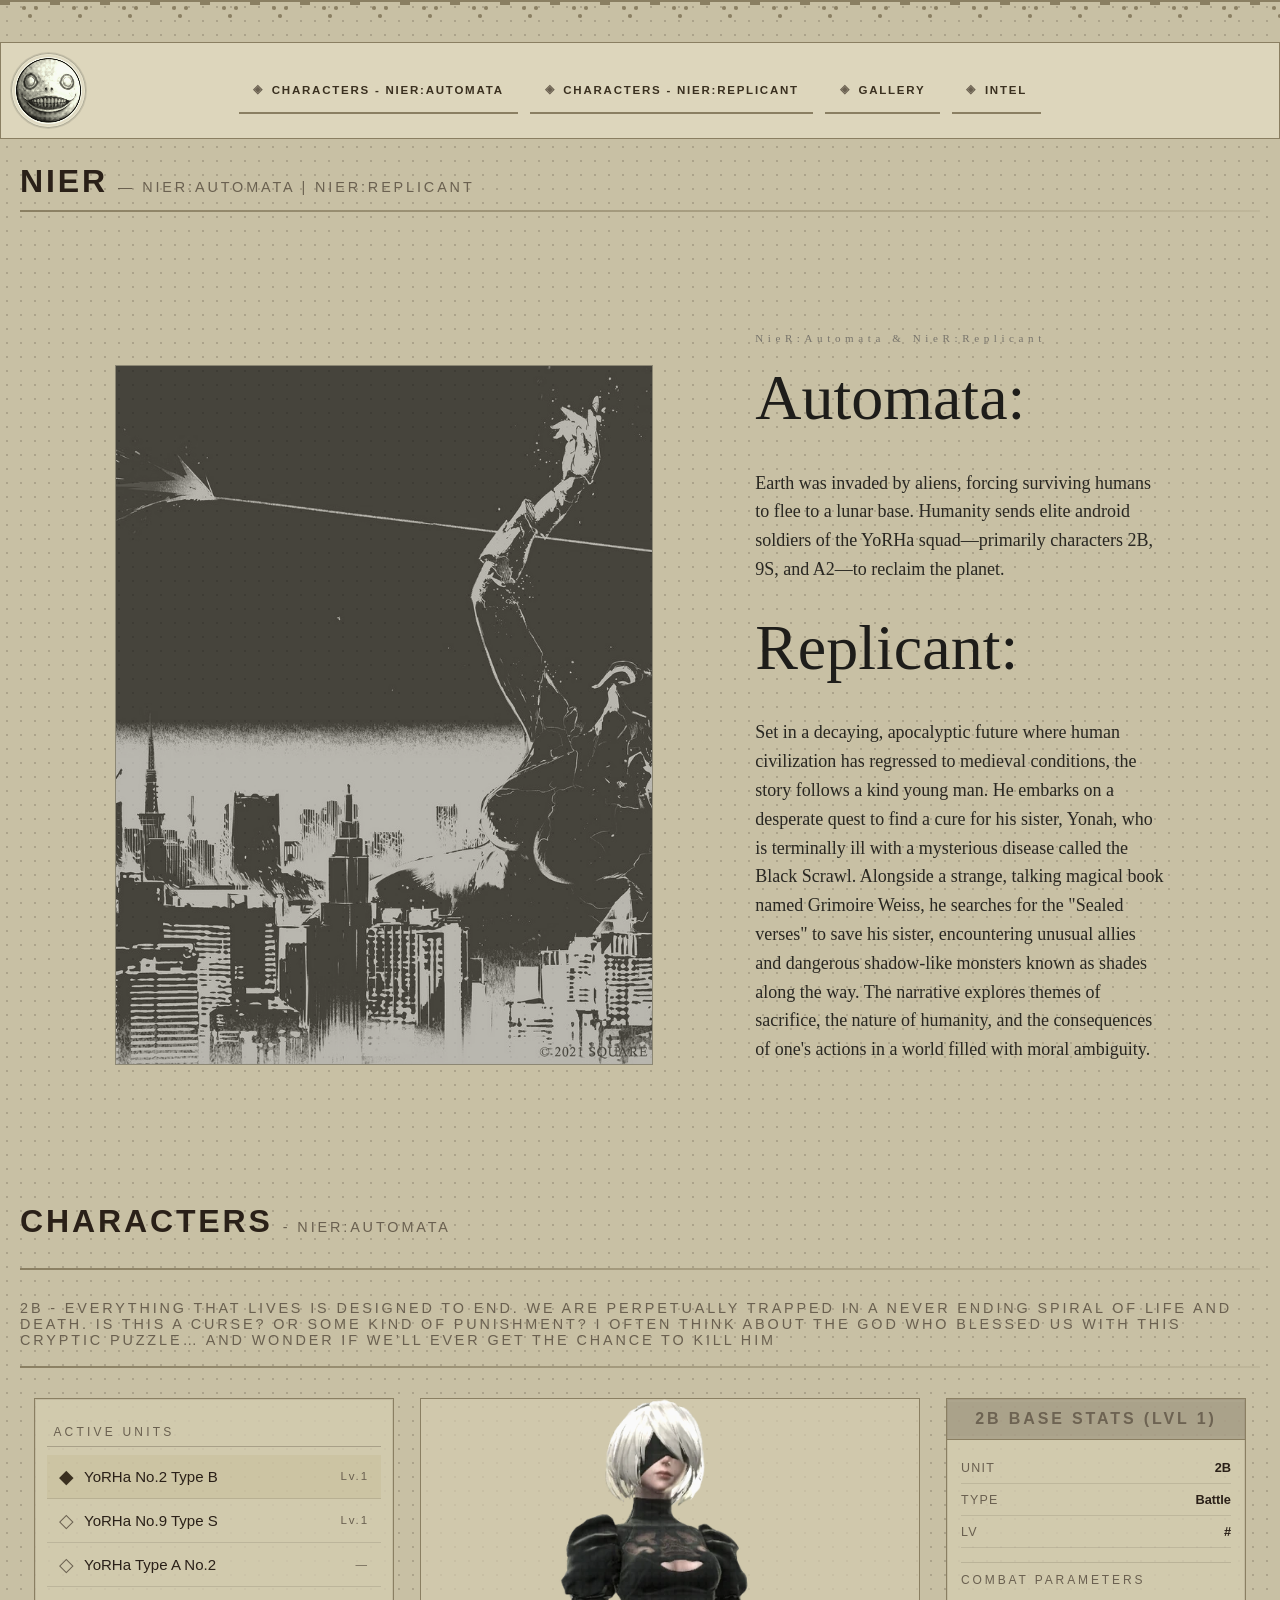
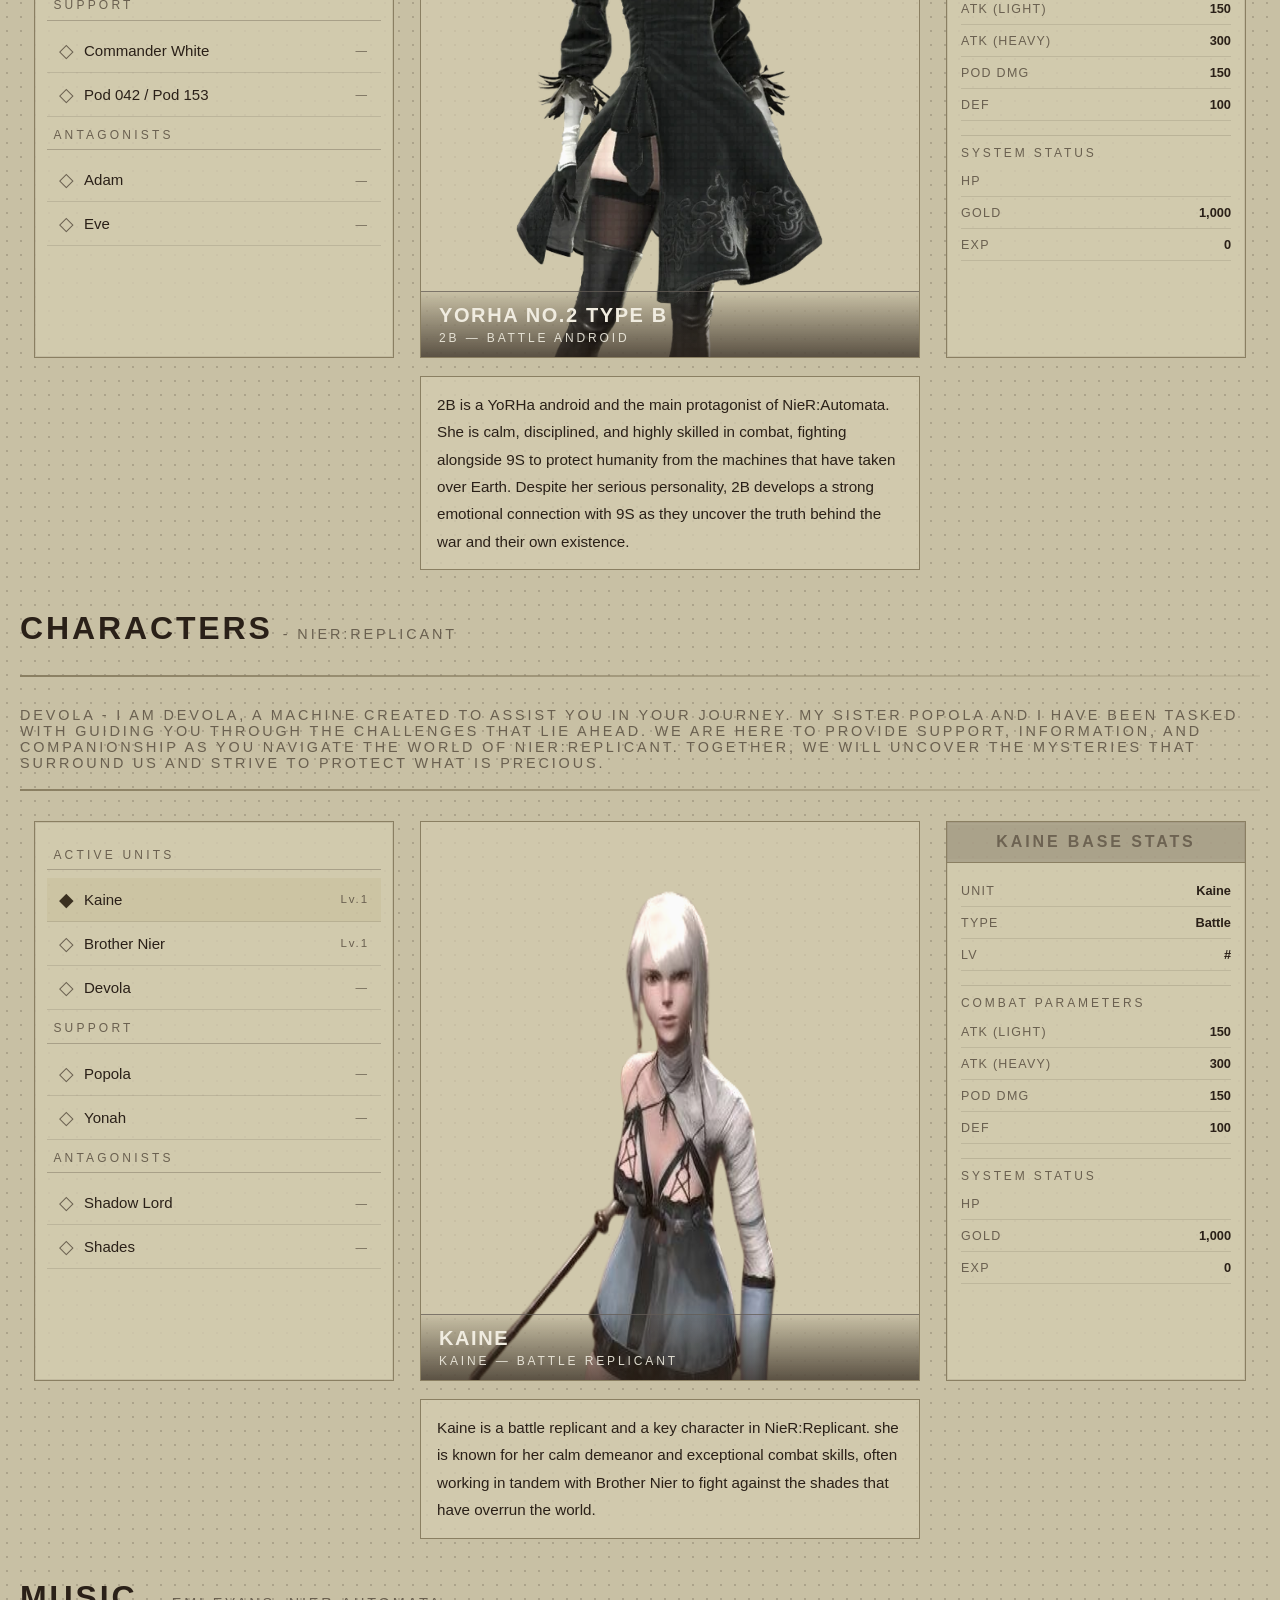
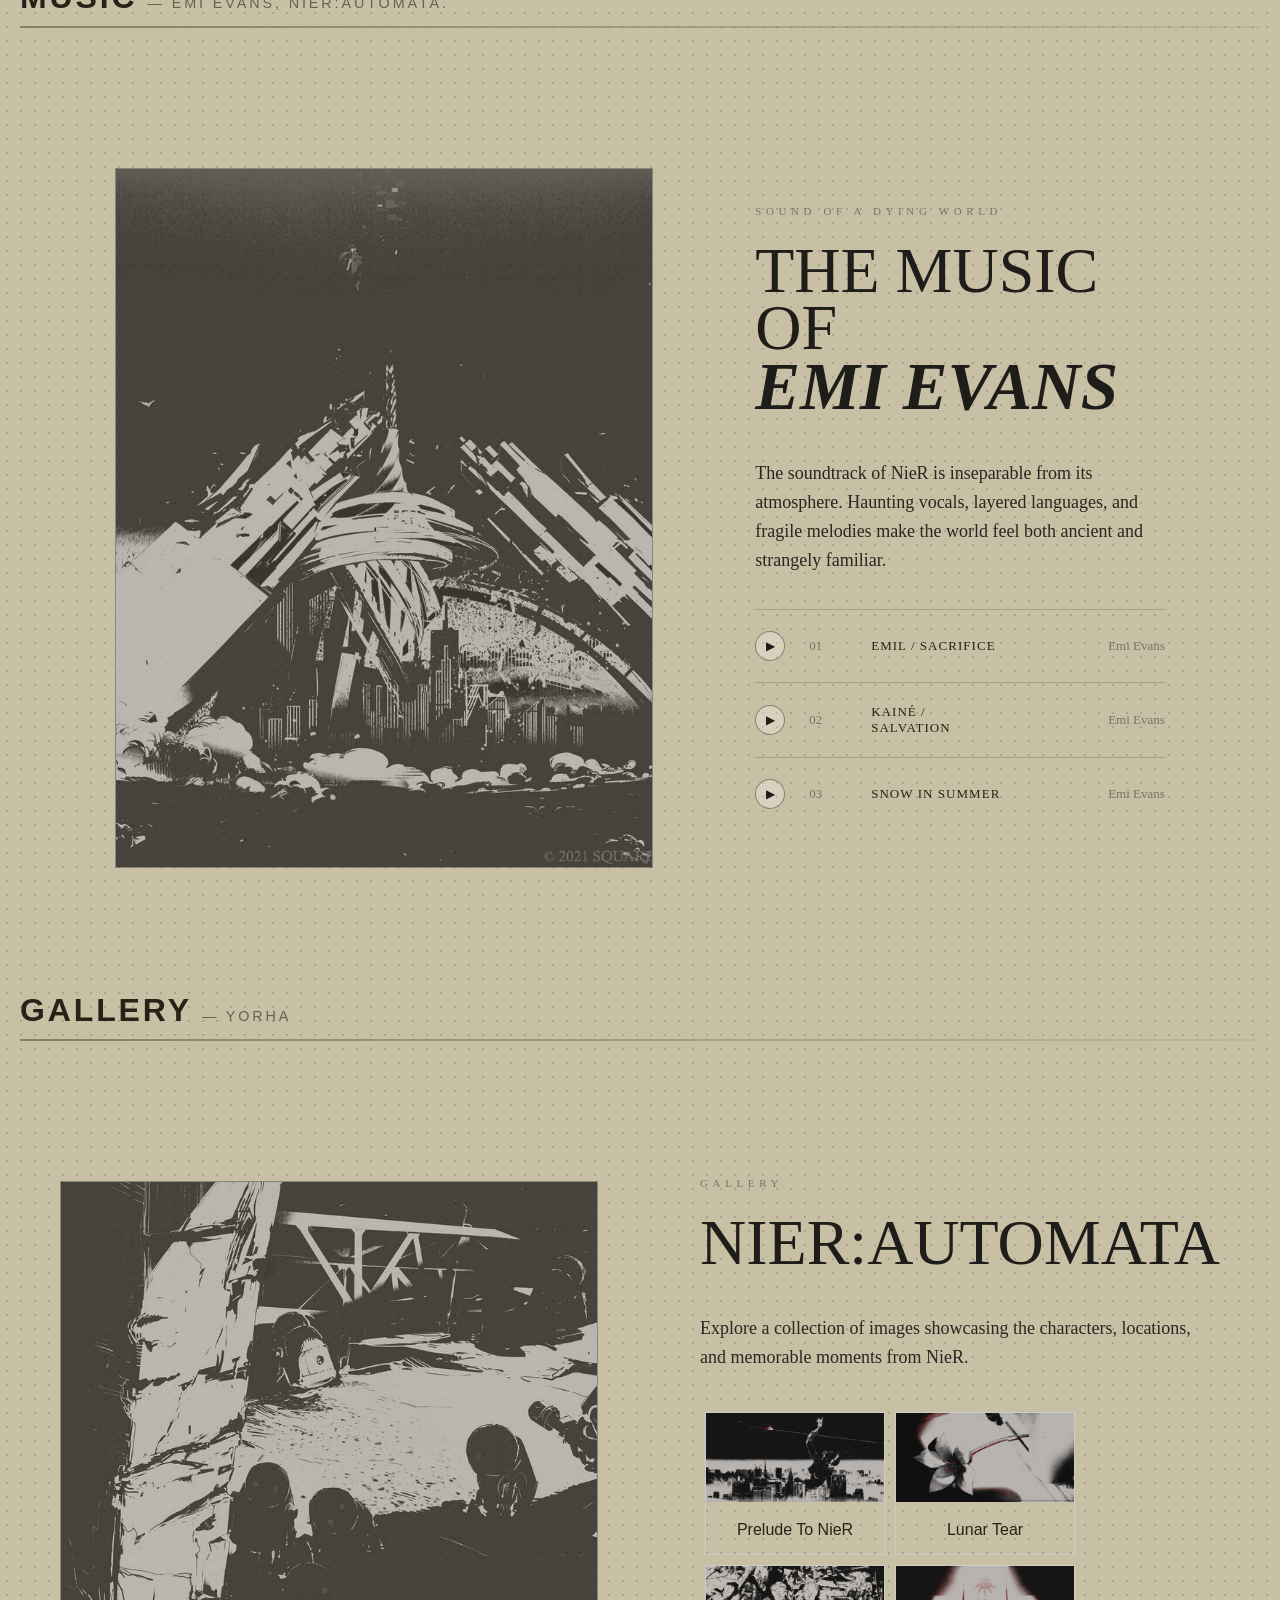
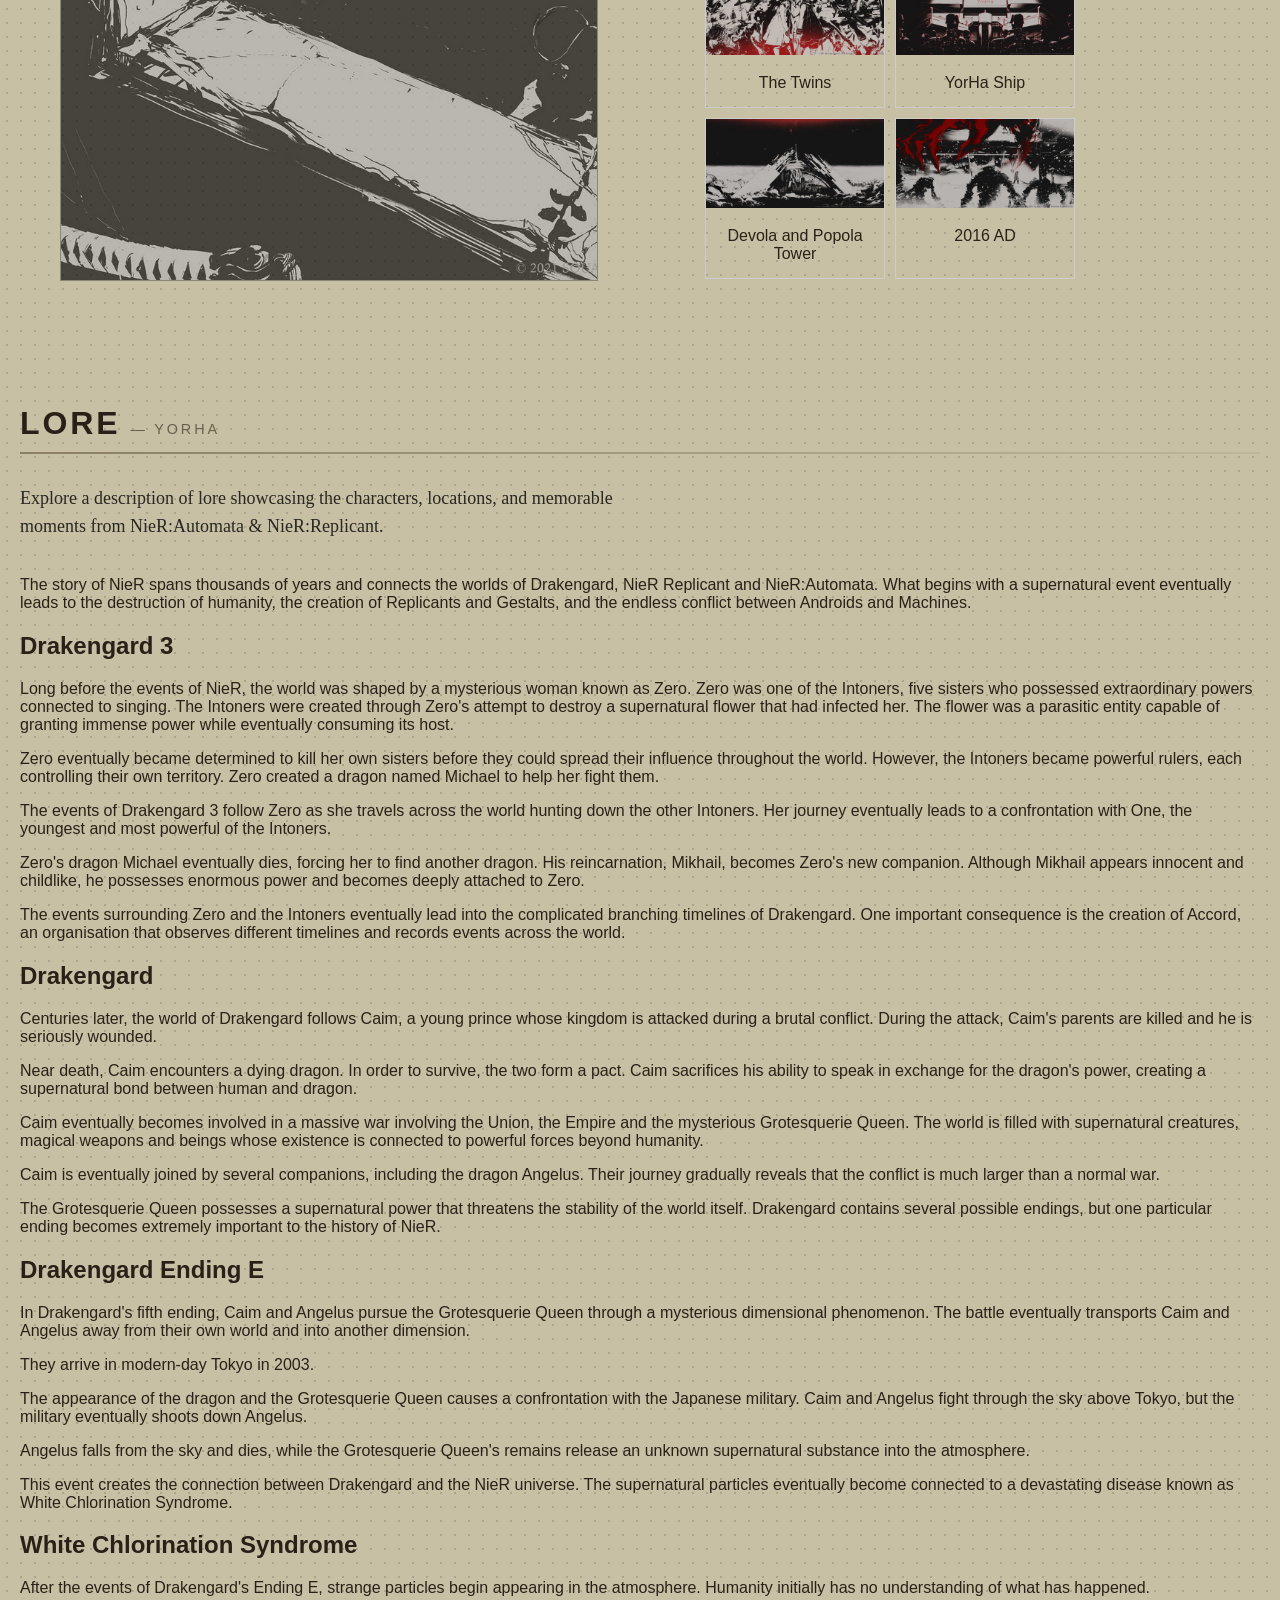
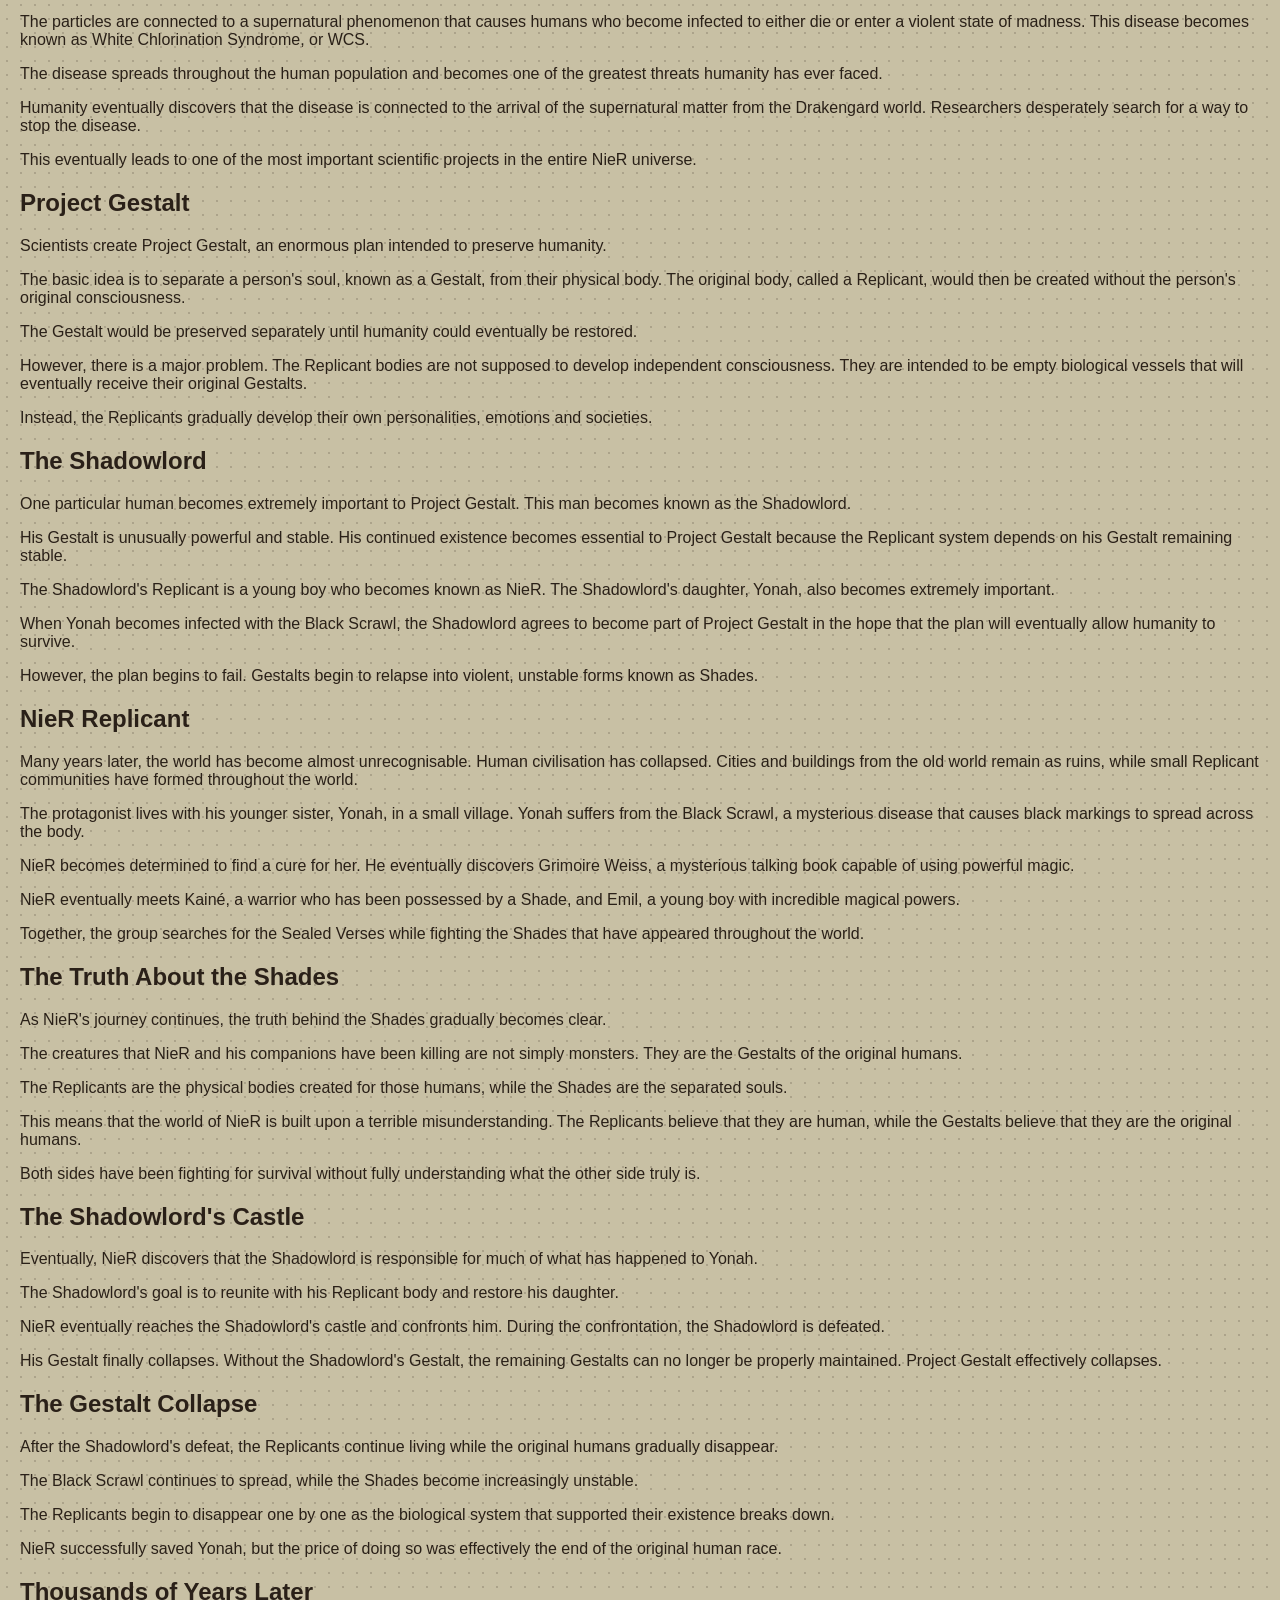
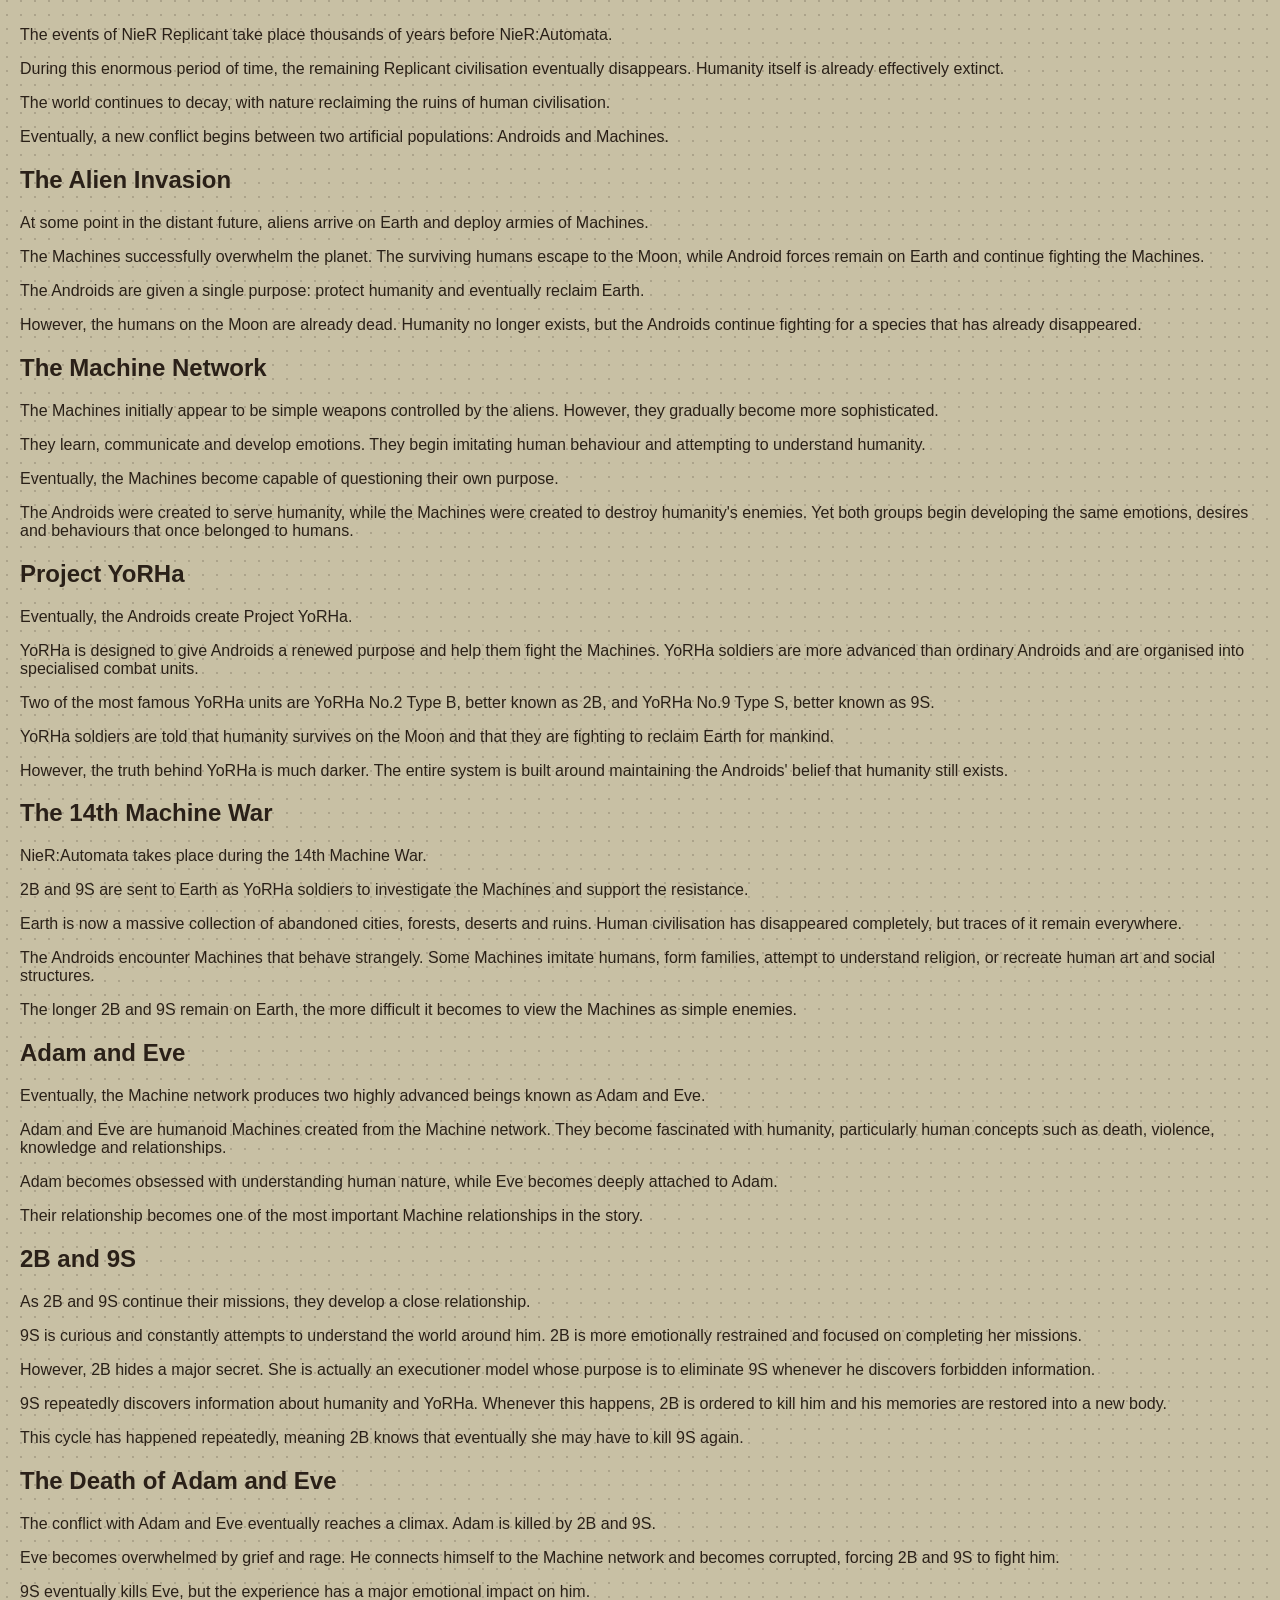
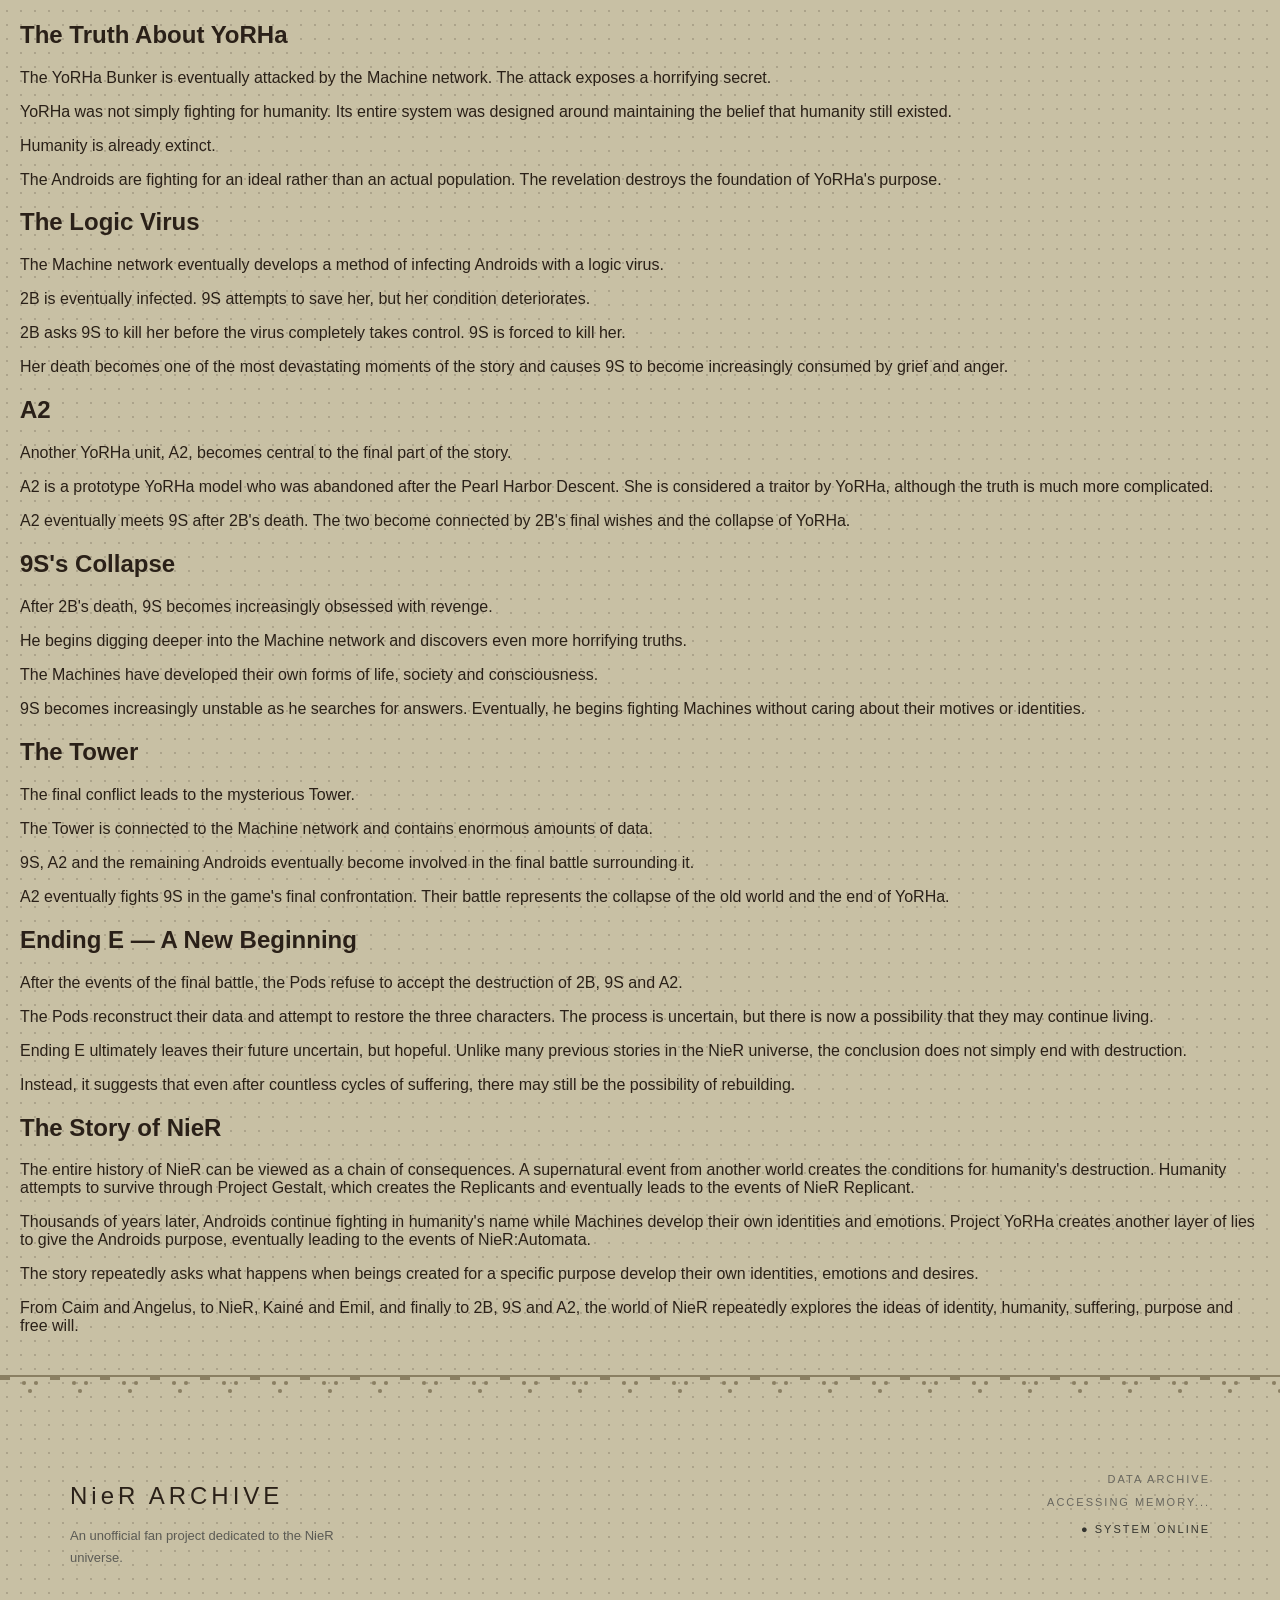
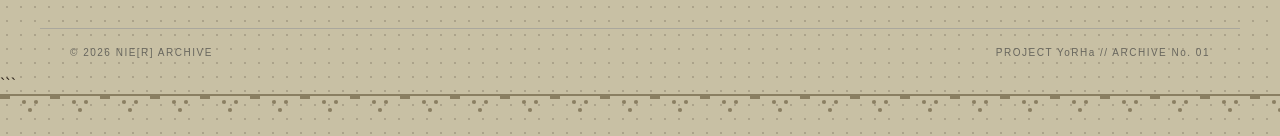
==== commit 0ee45ad7: "rearranged folder structure" ====
--- a/index.html
+++ b/index.html
@@ -15,7 +15,7 @@
     </div>
     <nav class="top-nav">
       <div class="nav-logo-box">
-      <img id="logoimg" src="./emillogo.jpg" alt="emil">
+      <img id="logoimg" src="assets/emillogo.jpg" alt="emil">
       </div>
       <div class="nav-tabs">
         <a href="#characters" class="nav-tab active">
@@ -47,7 +47,7 @@
 
 <section class="nier-music">
     <div class="nier-music-image">
-        <img src="PreludeToNier.jpg" alt="NieR">
+        <img src="assets/PreludeToNier.jpg" alt="NieR">
     </div>
     <div class="nier-music-info">
         <p class="nier-music-label">
@@ -124,7 +124,7 @@
 
         <div class="centre-panel">
           <div class="img-box" id="char-img-box">
-            <img id="char-img" src="./2b.png" alt="2B"/>
+            <img id="char-img" src="assets/2b.png" alt="2B"/>
             <div class="img-cap">
               <span class="img-cap-name" id="char-fullname">YoRHa No.2 Type B</span>
               <span class="img-cap-sub" id="char-designation">2B — Battle Android</span>
@@ -240,7 +240,7 @@
 
         <div class="centre-panel">
           <div class="img-box" id="char-img-box">
-            <img id="char-imgkaine" src="./kaine3drender.png" alt="Kaine"/>
+            <img id="char-imgkaine" src="assets/kaine3drender.png" alt="Kaine"/>
             <div class="img-cap">
               <span class="img-cap-name" id="char-fullname">Kaine</span>
               <span class="img-cap-sub" id="char-designation">Kaine — Battle Replicant</span>
@@ -311,7 +311,7 @@
 
 <section class="nier-music">
     <div class="nier-music-image">
-        <img src="DevolaAndPopolaTower.jpg" alt="NieR Replicant">
+        <img src="assets/DevolaAndPopolaTower.jpg" alt="NieR Replicant">
     </div>
     <div class="nier-music-info">
         <p class="nier-music-label">
@@ -339,7 +339,7 @@
             </span>
         </div>
 
-        <audio id="emil-sacrifice" src="EmilSacrifice.mp3"></audio>
+        <audio id="emil-sacrifice" src="assets/EmilSacrifice.mp3"></audio>
         <div class="nier-track music-button" data-song="kaine-salvation" role="button" tabindex="0" style="grid-template-columns: 42px 50px minmax(0, 1fr) 150px; column-gap: 12px;">
           <button type="button" class="track-play-pause" aria-label="Play or pause Kainé / Salvation" style="grid-column: 1; width: 30px; height: 30px; padding: 0; border: 1px solid rgba(30, 29, 26, 0.45); border-radius: 50%; background: rgba(255, 255, 255, 0.28); color: #1e1d1a; font-size: 12px; line-height: 28px; text-align: center; cursor: pointer;">▶</button>
             <span class="nier-track-number" style="grid-column: 2;">
@@ -352,7 +352,7 @@
                 Emi Evans
             </span>
         </div>
-        <audio id="kaine-salvation" src="KaineSalvation.mp3.mp3"></audio>
+        <audio id="kaine-salvation" src="assets/KaineSalvation.mp3.mp3"></audio>
         <div class="nier-track music-button" data-song="snow-in-summer" role="button" tabindex="0" style="grid-template-columns: 42px 50px minmax(0, 1fr) 150px; column-gap: 12px;">
           <button type="button" class="track-play-pause" aria-label="Play or pause Snow in Summer" style="grid-column: 1; width: 30px; height: 30px; padding: 0; border: 1px solid rgba(30, 29, 26, 0.45); border-radius: 50%; background: rgba(255, 255, 255, 0.28); color: #1e1d1a; font-size: 12px; line-height: 28px; text-align: center; cursor: pointer;">▶</button>
             <span class="nier-track-number" style="grid-column: 2;">
@@ -365,7 +365,7 @@
                 Emi Evans
             </span>
         </div>
-        <audio id="snow-in-summer" src="SnowInSummer.mp3"></audio>
+        <audio id="snow-in-summer" src="assets/SnowInSummer.mp3"></audio>
     </div>
 
 
@@ -382,7 +382,7 @@
     <section class="nier-music">
 
     <div class="nier-music-image">
-        <img src="MachineLifeforms.jpg" alt="Machine Lifeforms">
+        <img src="assets/MachineLifeforms.jpg" alt="Machine Lifeforms">
     </div>
 
 
@@ -401,43 +401,43 @@
         <div class="gallery">
 
 <div class="gallery-item">
-  <a target="_blank" href="PreludeToNier.jpg">
-    <img src="PreludeToNier.jpg" alt="prelude" width="600" height="400">
+  <a target="_blank" href="assets/PreludeToNier.jpg">
+    <img src="assets/PreludeToNier.jpg" alt="prelude" width="600" height="400">
   </a>
   <div class="desc">Prelude To NieR</div>
 </div>
 
 <div class="gallery-item">
-  <a target="_blank" href="LunarTear.jpg">
-    <img src="LunarTear.jpg" alt="LunarTear" width="600" height="400">
+  <a target="_blank" href="assets/LunarTear.jpg">
+    <img src="assets/LunarTear.jpg" alt="LunarTear" width="600" height="400">
   </a>
   <div class="desc">Lunar Tear</div>
 </div>
 
 <div class="gallery-item">
-  <a target="_blank" href="TheTwins.jpg">
-    <img src="TheTwins.jpg" alt="The Twins" width="600" height="400">
+  <a target="_blank" href="assets/TheTwins.jpg">
+    <img src="assets/TheTwins.jpg" alt="The Twins" width="600" height="400">
   </a>
   <div class="desc">The Twins</div>
 </div>
 
 <div class="gallery-item">
-  <a target="_blank" href="YorHaShip.jpg">
-    <img src="YorHaShip.jpg" alt="YorHa Ship" width="600" height="400">
+  <a target="_blank" href="assets/YorHaShip.jpg">
+    <img src="assets/YorHaShip.jpg" alt="YorHa Ship" width="600" height="400">
   </a>
   <div class="desc">YorHa Ship</div>
 </div>
 
 <div class="gallery-item">
-  <a target="_blank" href="DevolaAndPopolaTower.jpg">
-    <img src="DevolaAndPopolaTower.jpg" alt="Devola and Popola Tower" width="600" height="400">
+  <a target="_blank" href="assets/DevolaAndPopolaTower.jpg">
+    <img src="assets/DevolaAndPopolaTower.jpg" alt="Devola and Popola Tower" width="600" height="400">
   </a>
   <div class="desc">Devola and Popola Tower</div>
 </div>
 
 <div class="gallery-item">
-  <a target="_blank" href="2016AD.jpg">
-    <img src="2016AD.jpg" alt="2016 AD" width="600" height="400">
+  <a target="_blank" href="assets/2016AD.jpg">
+    <img src="assets/2016AD.jpg" alt="2016 AD" width="600" height="400">
   </a>
   <div class="desc">2016 AD</div>
 </div>
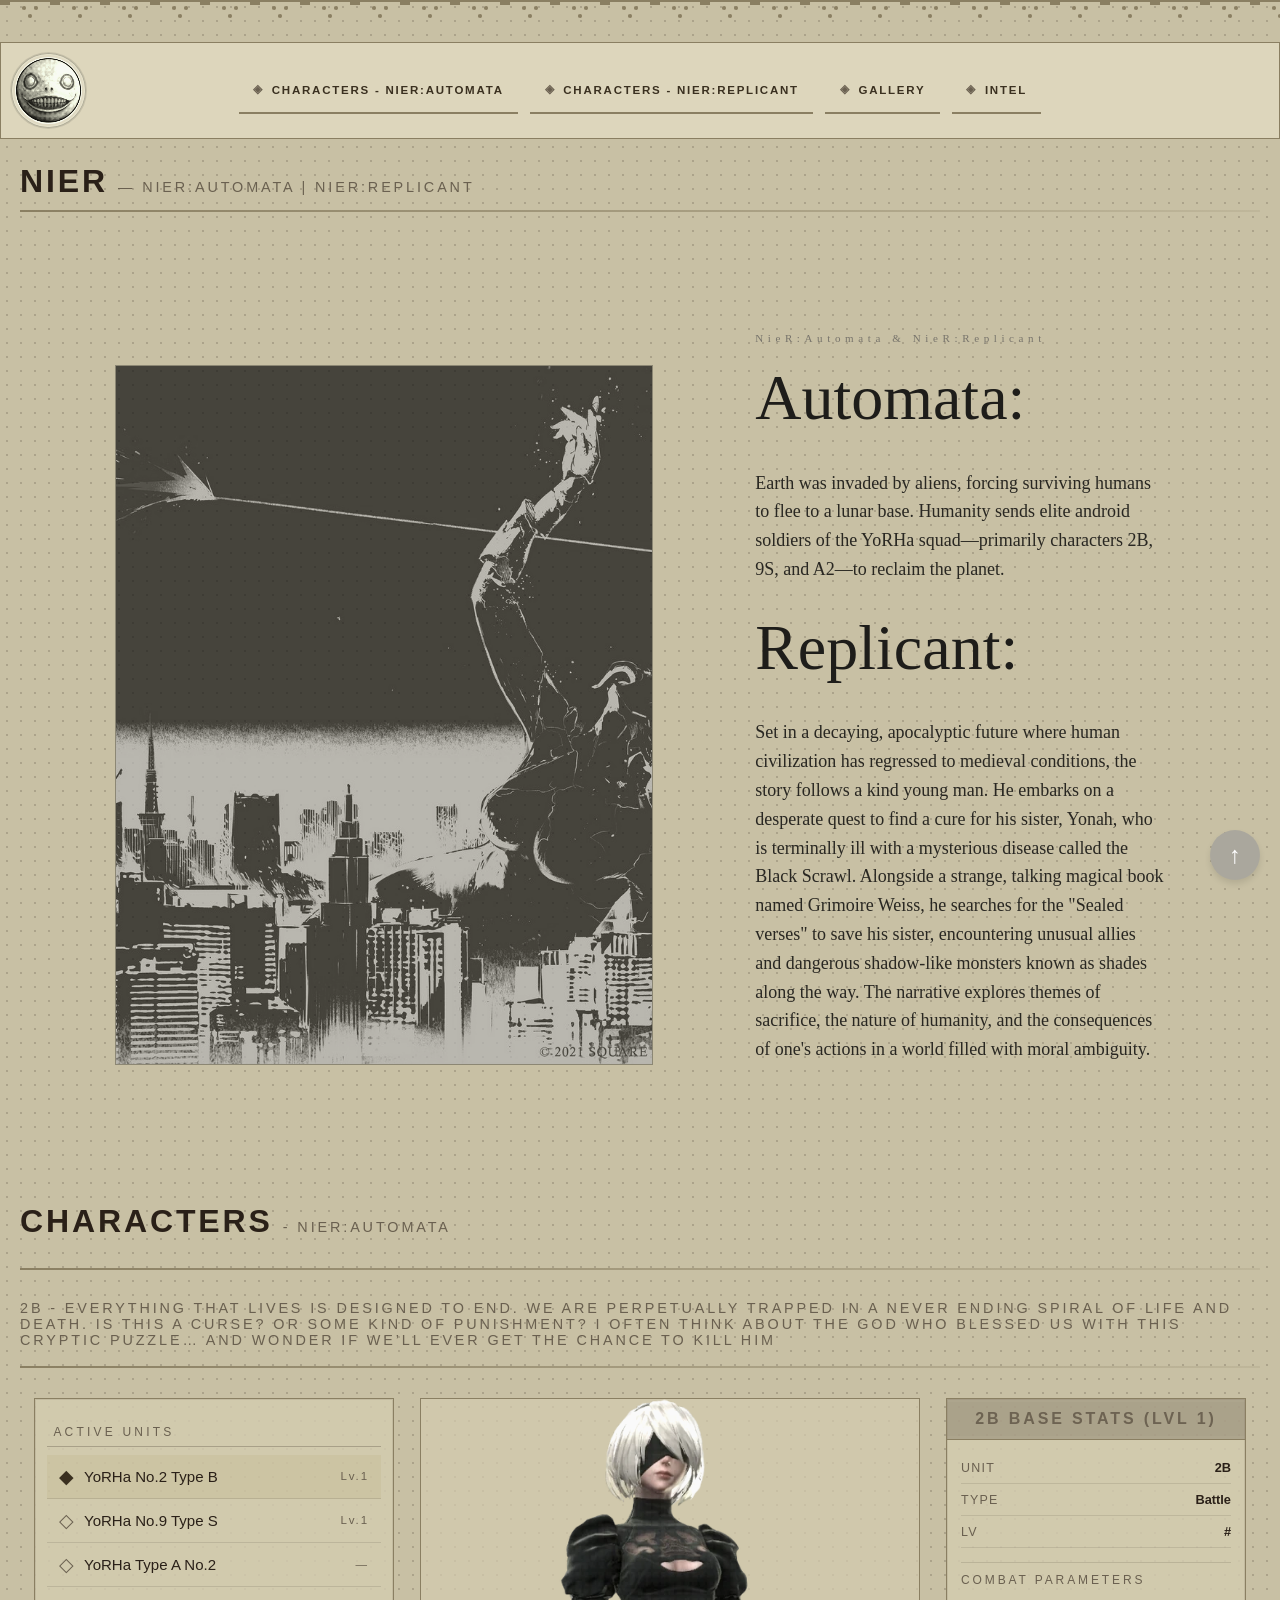
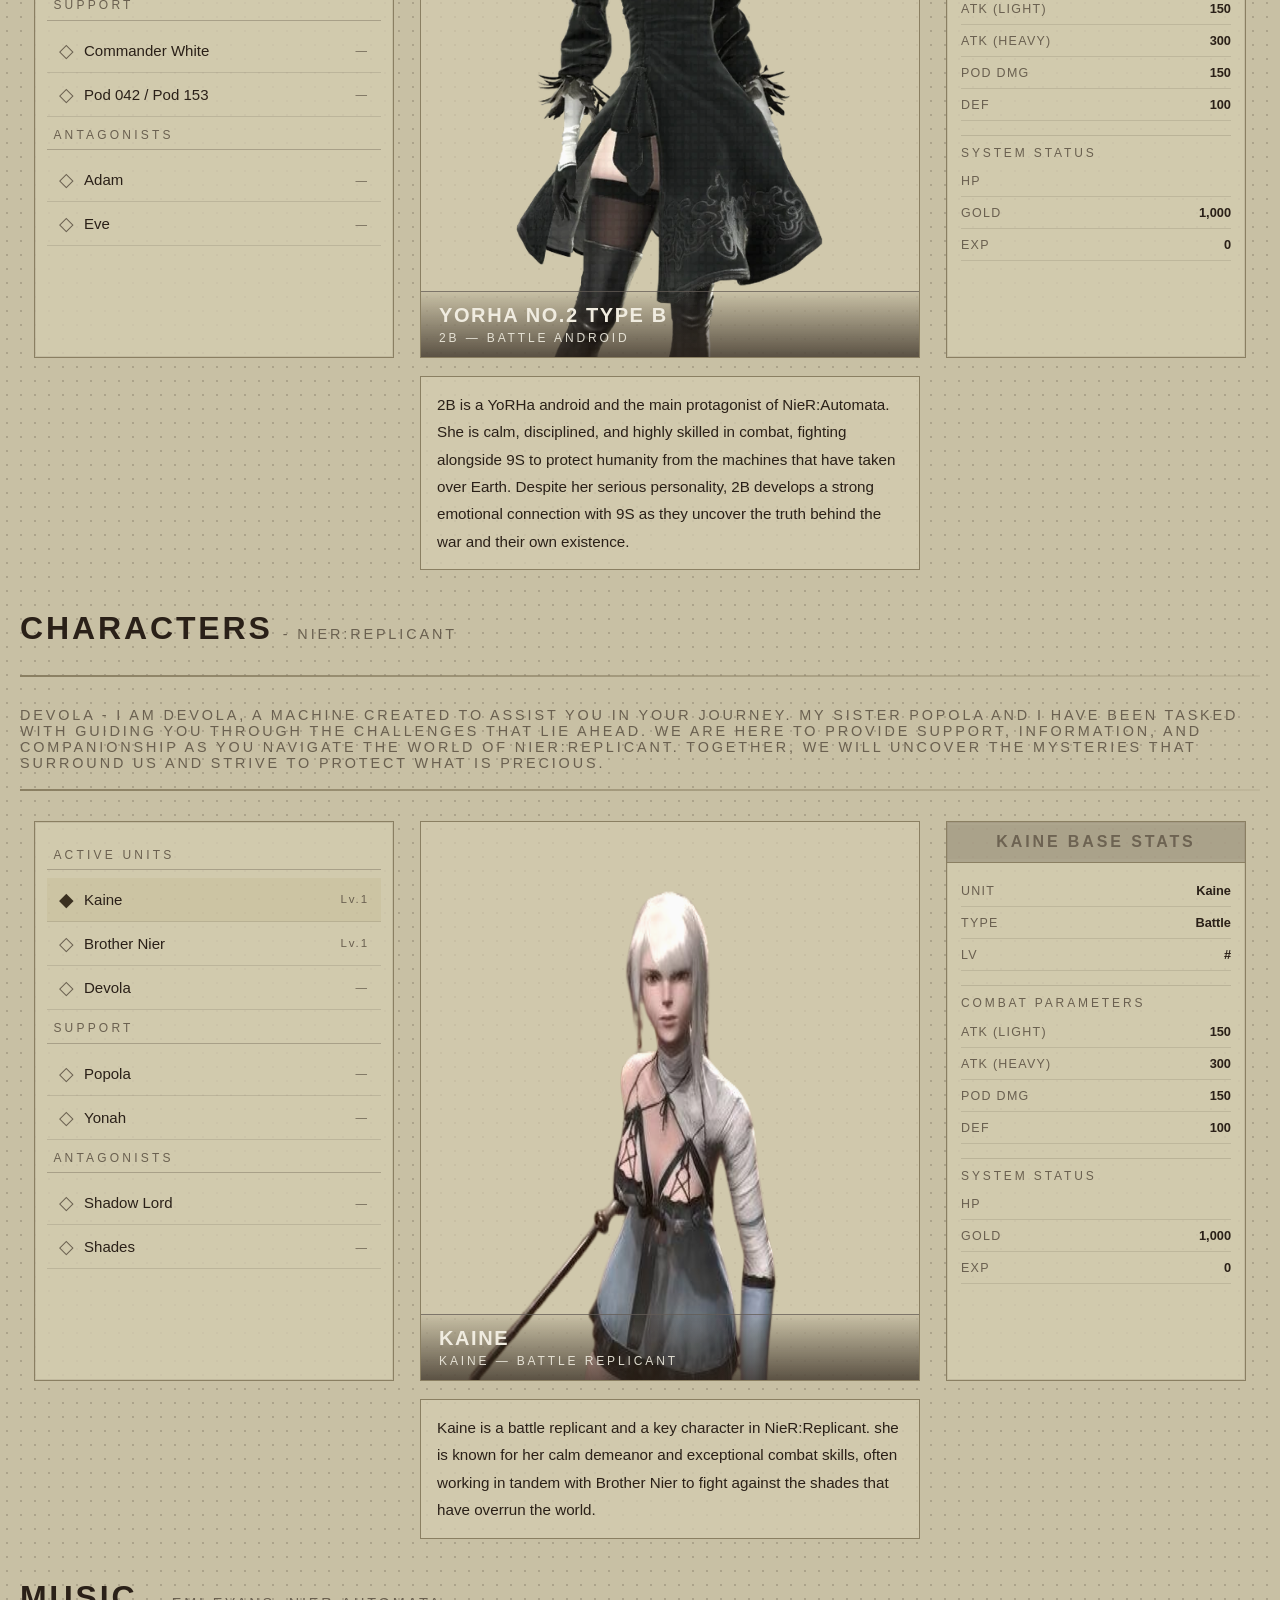
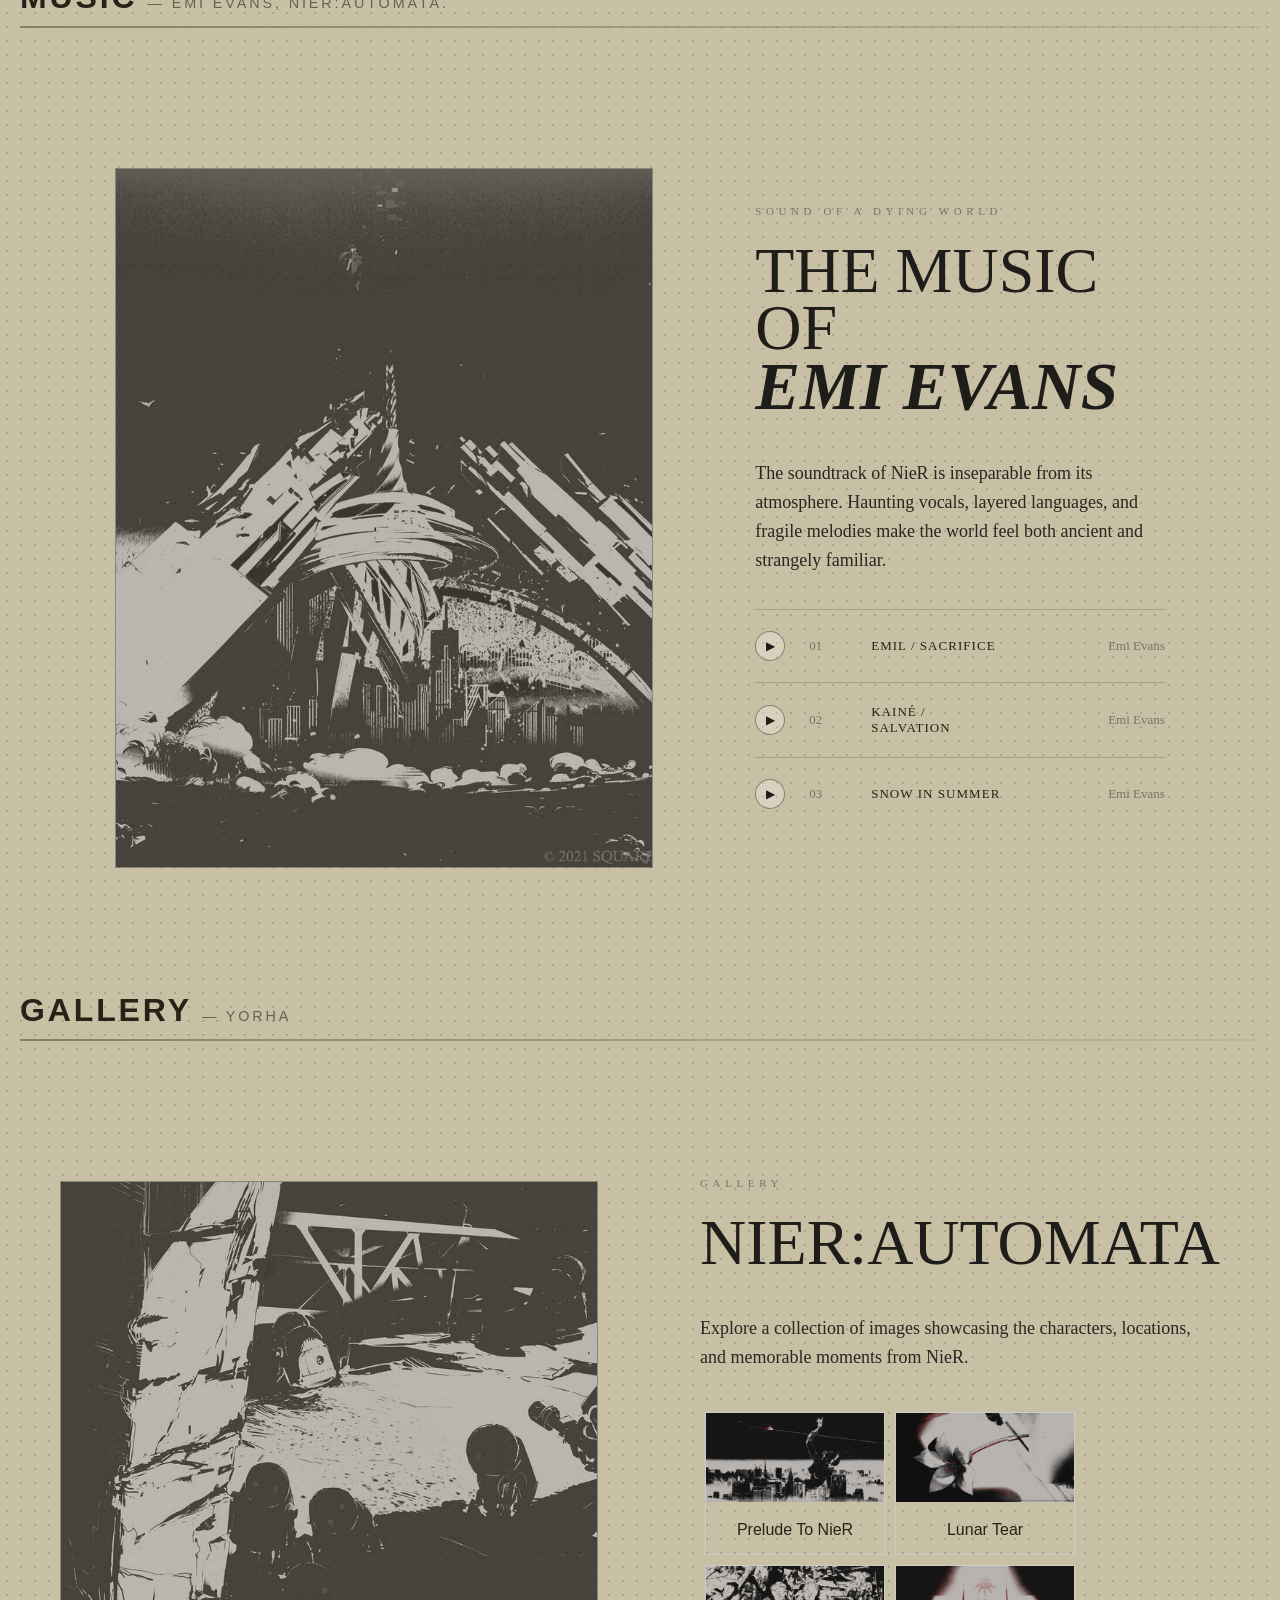
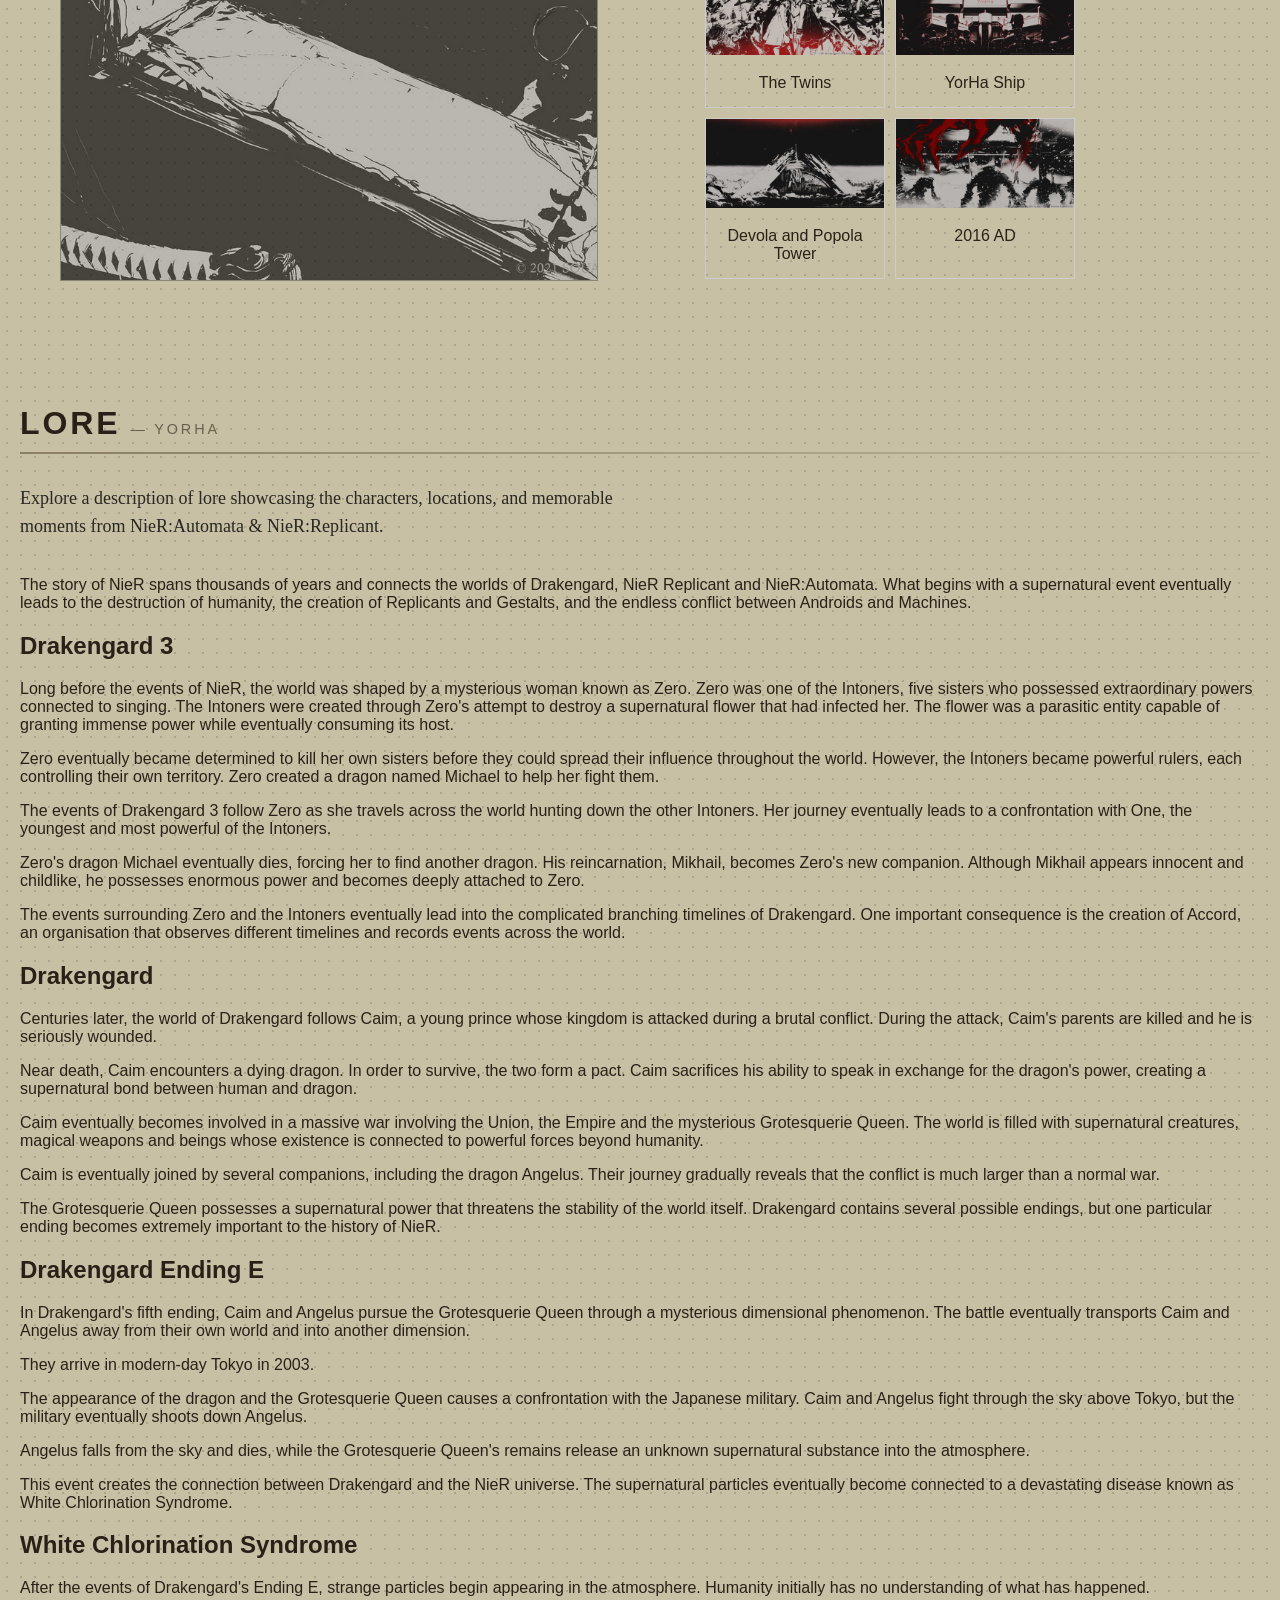
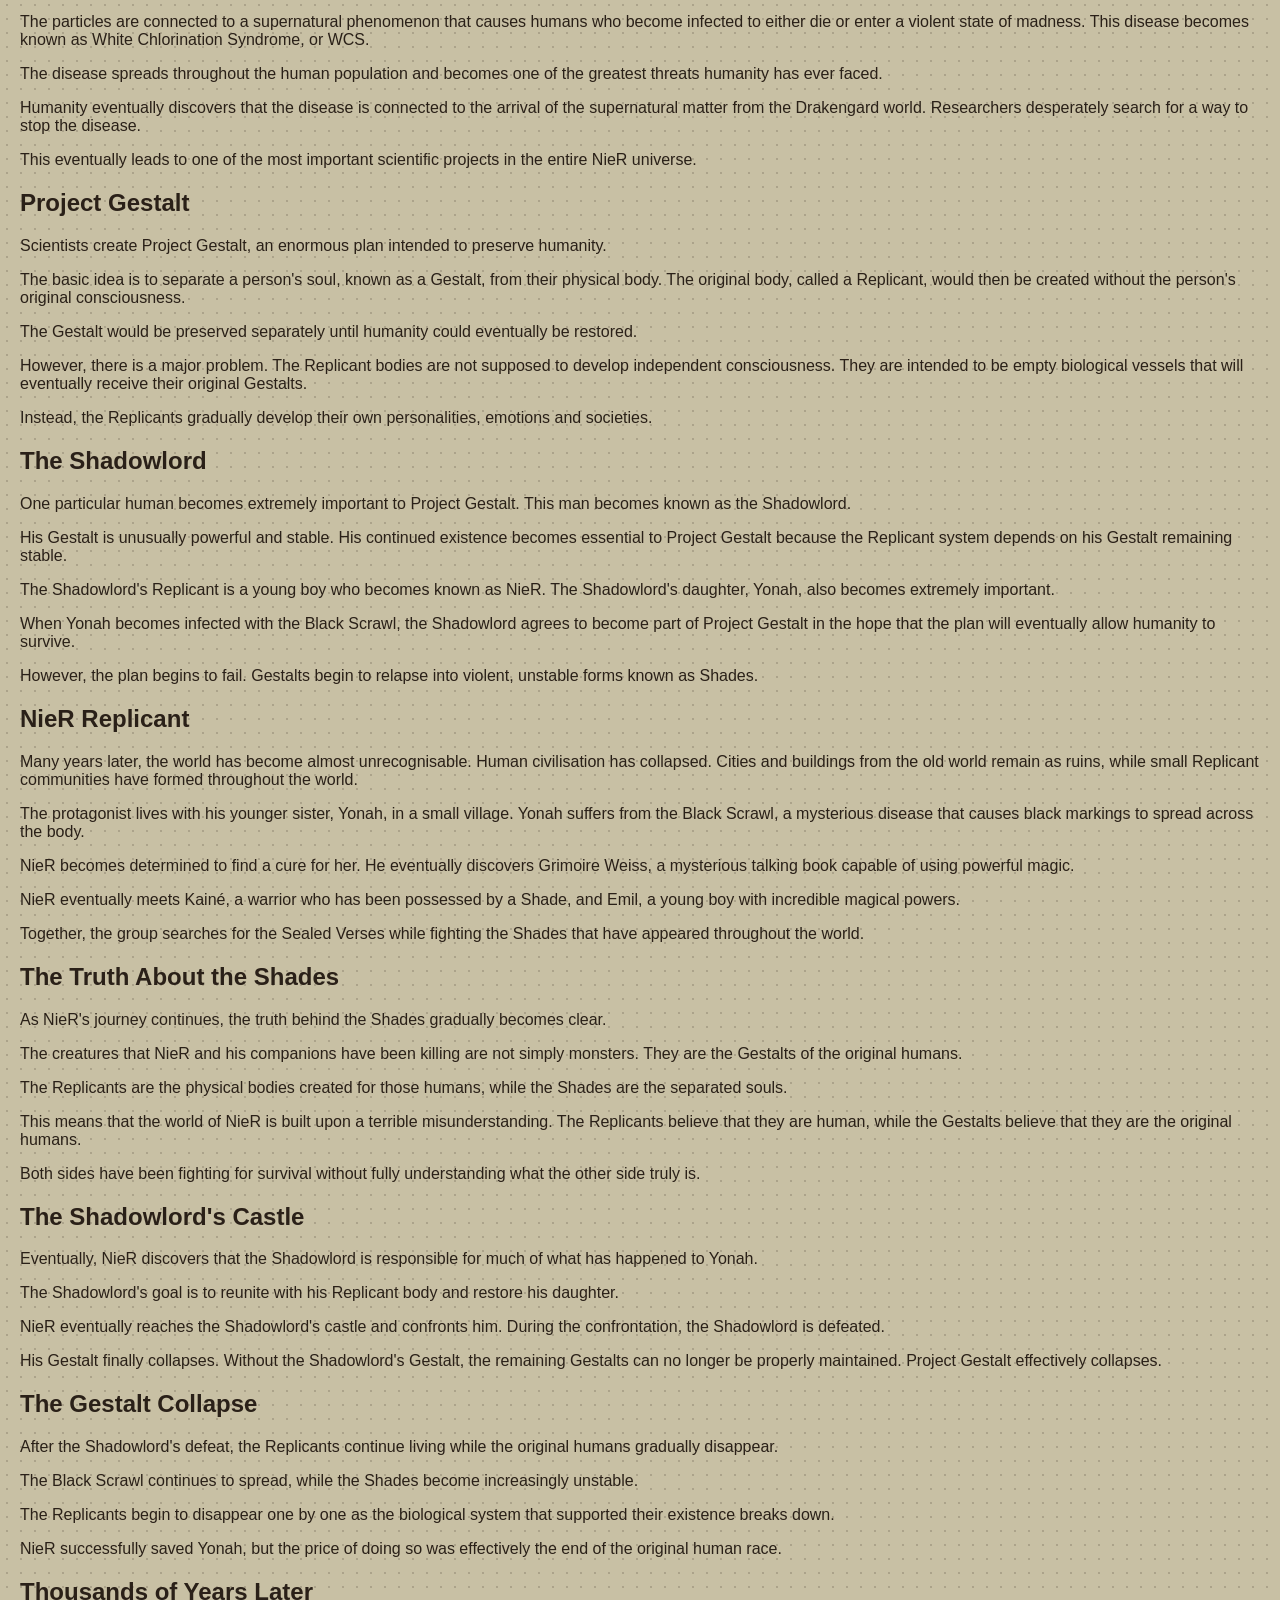
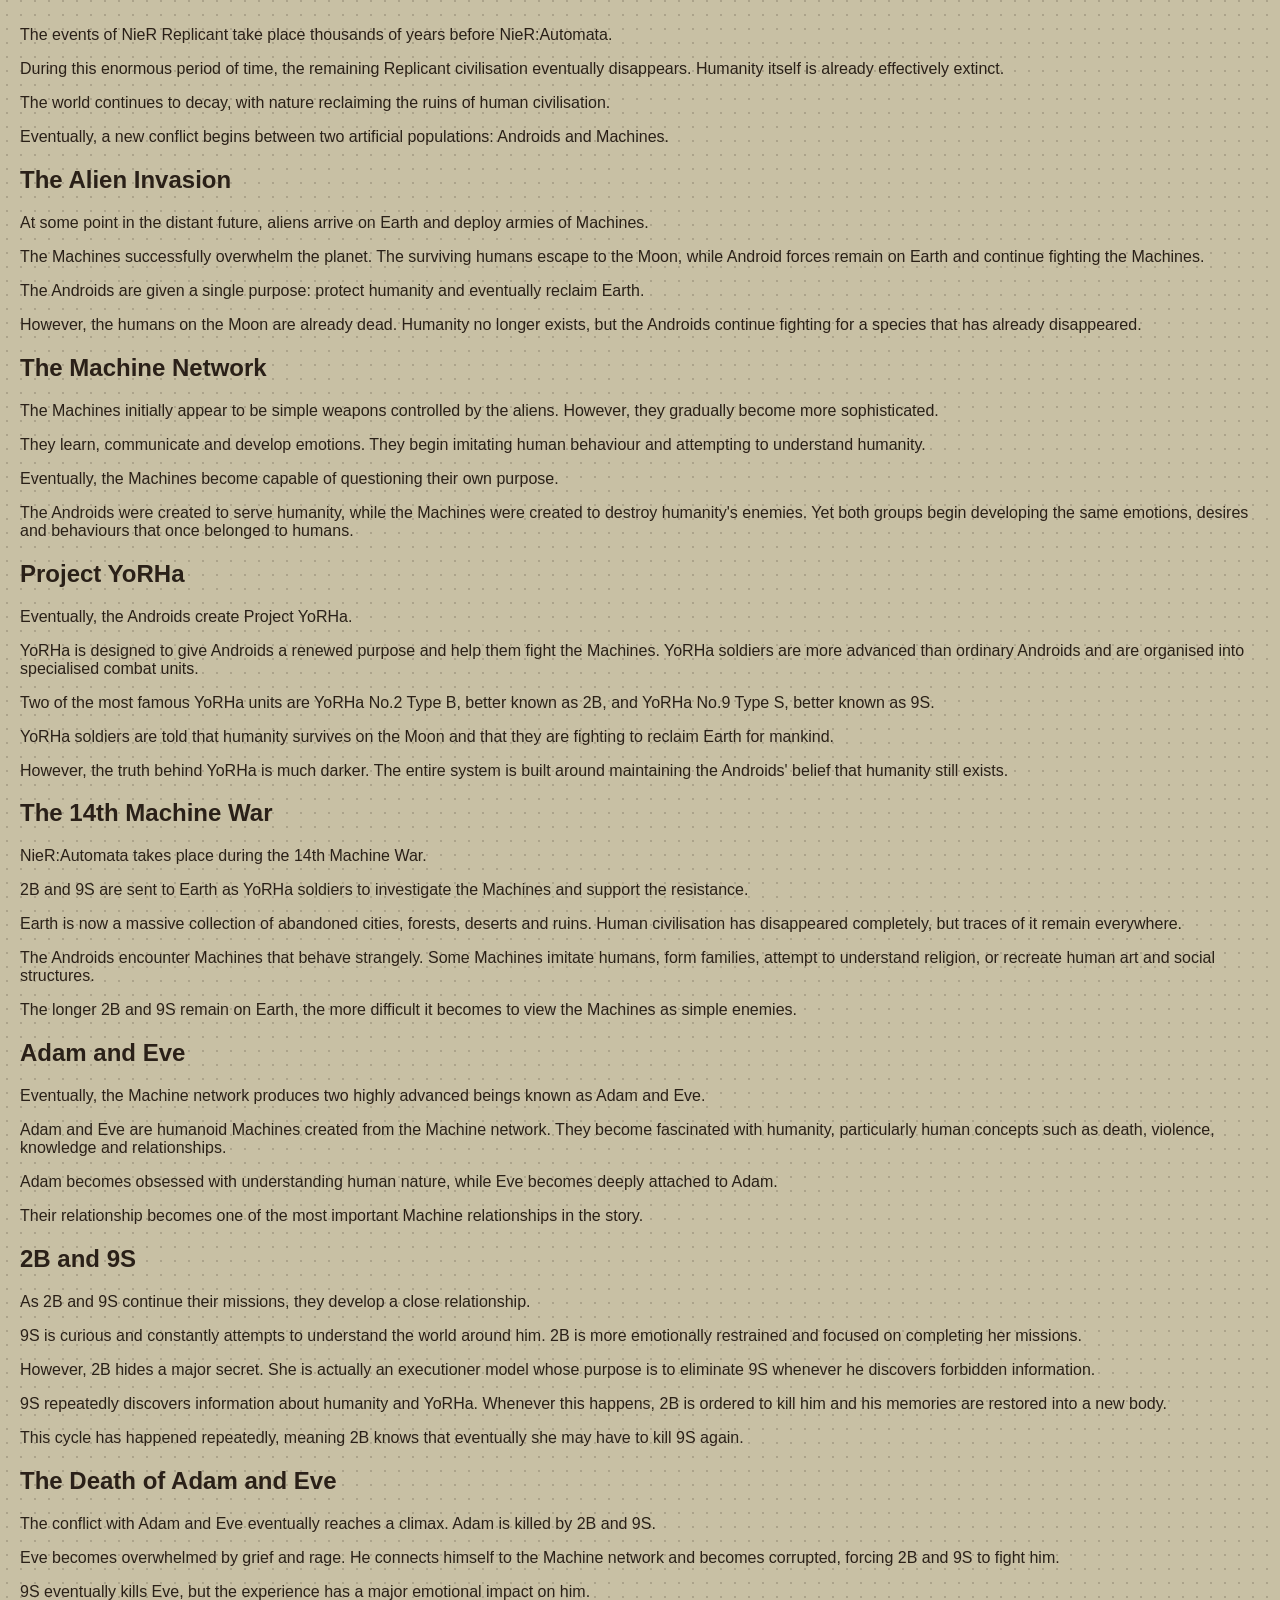
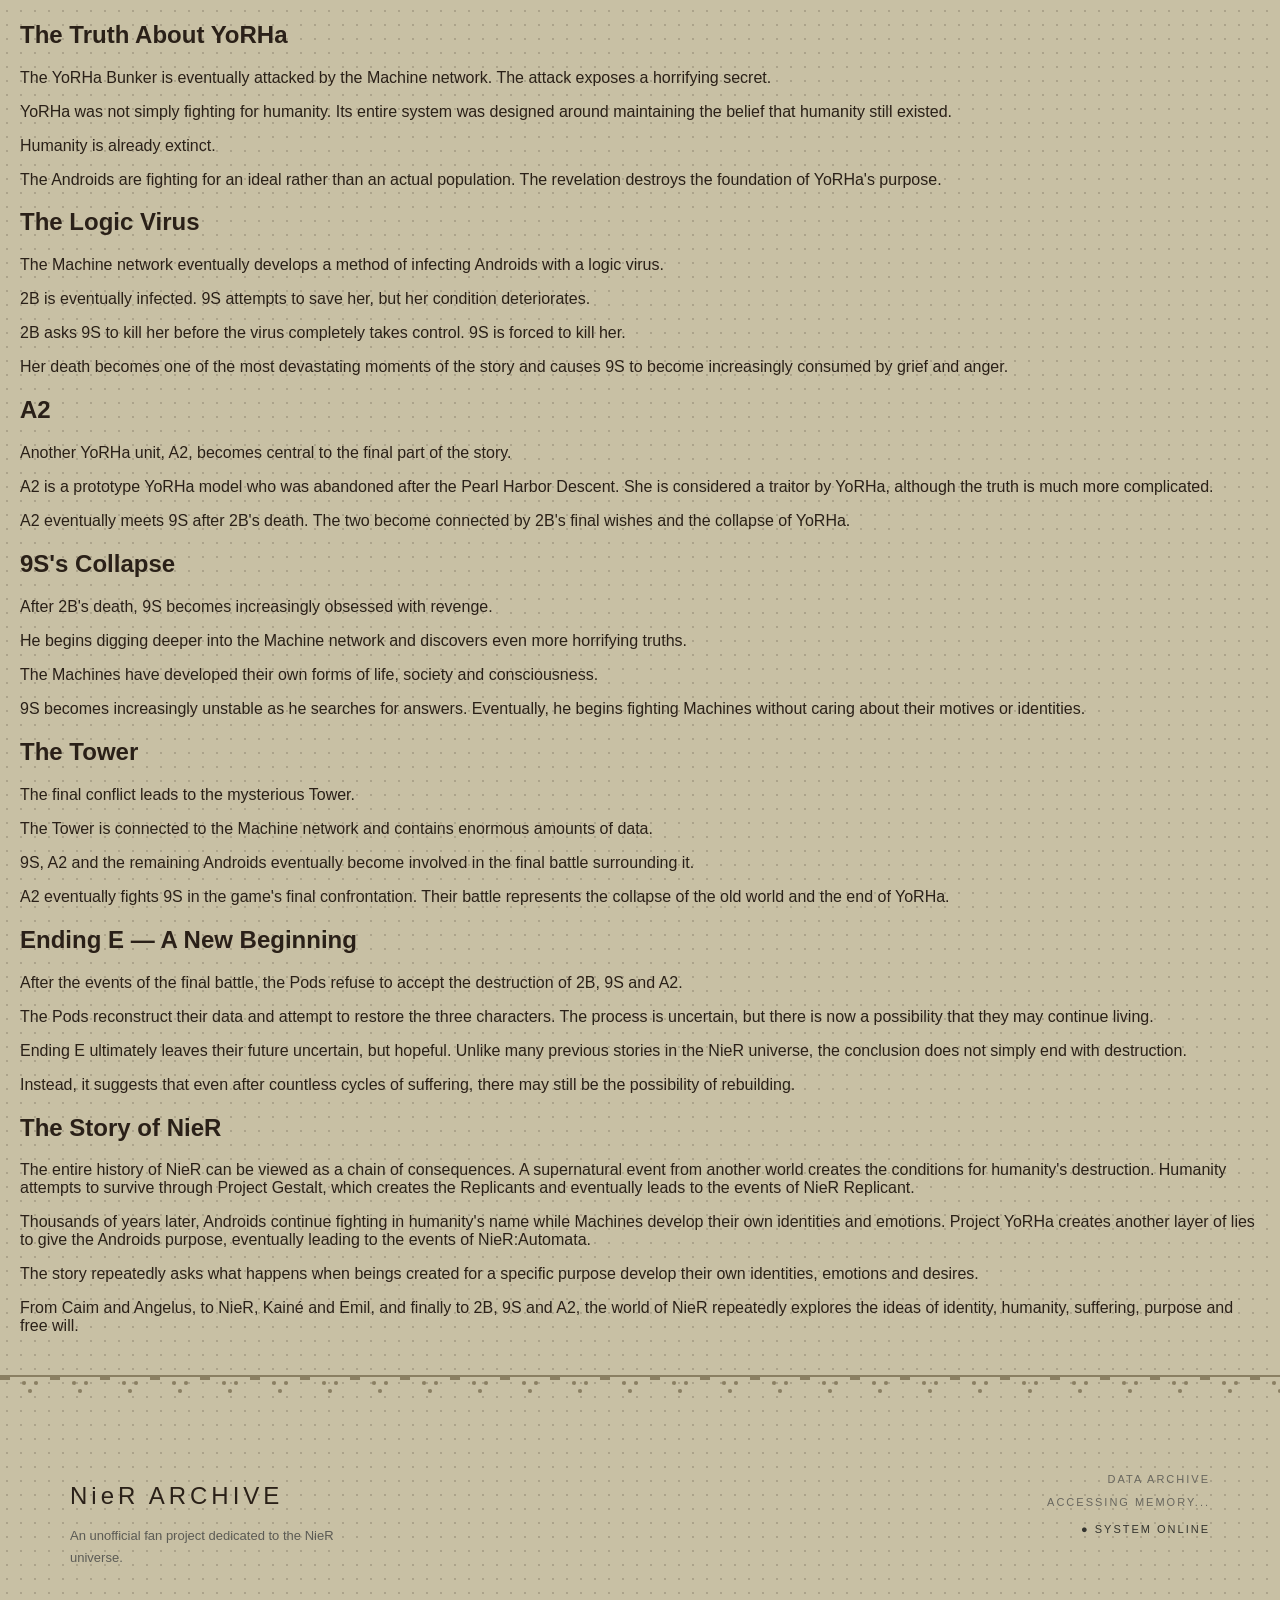
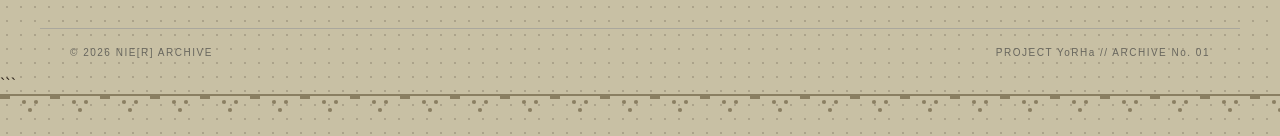
==== commit 68c9c52b: "back to top anchor" ====
--- a/index.html
+++ b/index.html
@@ -1298,6 +1298,9 @@
         <div class="pattern-inner"></div>
       </div>
     </div>
+    <a href="#top" class="back-to-top" aria-label="Back to top">
+  ↑
+</a>
   </body>
 
   <script>
--- a/style.css
+++ b/style.css
@@ -905,6 +905,28 @@
     margin: auto;
 }
 
-
-
-
+.back-to-top {
+  position: fixed;
+  bottom: 20px;
+  right: 20px;
+  width: 50px;
+  height: 50px;
+  background-color: #aaa79d; 
+  color: white;             
+  text-decoration: none;
+  border-radius: 50%;       
+  display: flex;
+  align-items: center;
+  justify-content: center;
+  font-size: 24px;
+  box-shadow: 0 4px 6px rgba(0, 0, 0, 0.1);
+  transition: background-color 0.2s, transform 0.2s;
+  z-index: 1000;           
+}
+
+.back-to-top:hover {
+  background-color: #68665e;
+  transform: translateY(-3px); 
+}
+
+
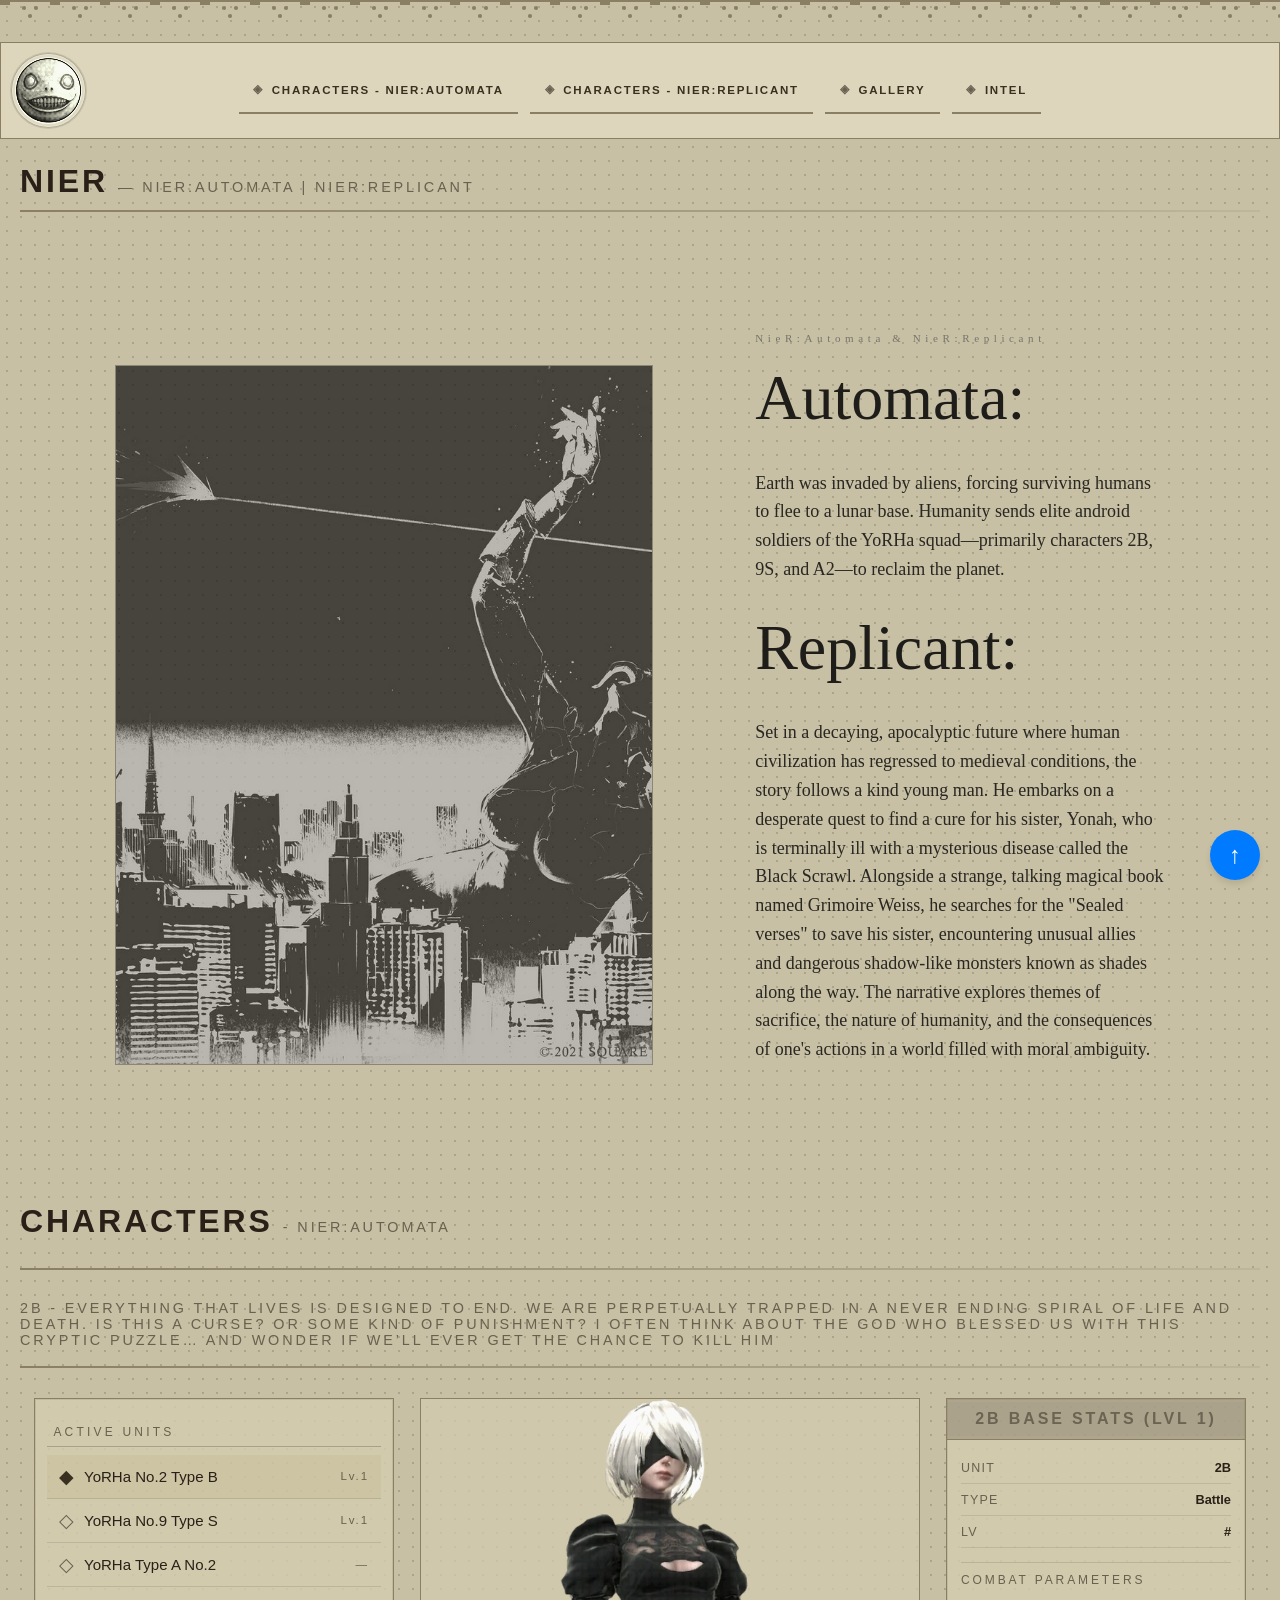
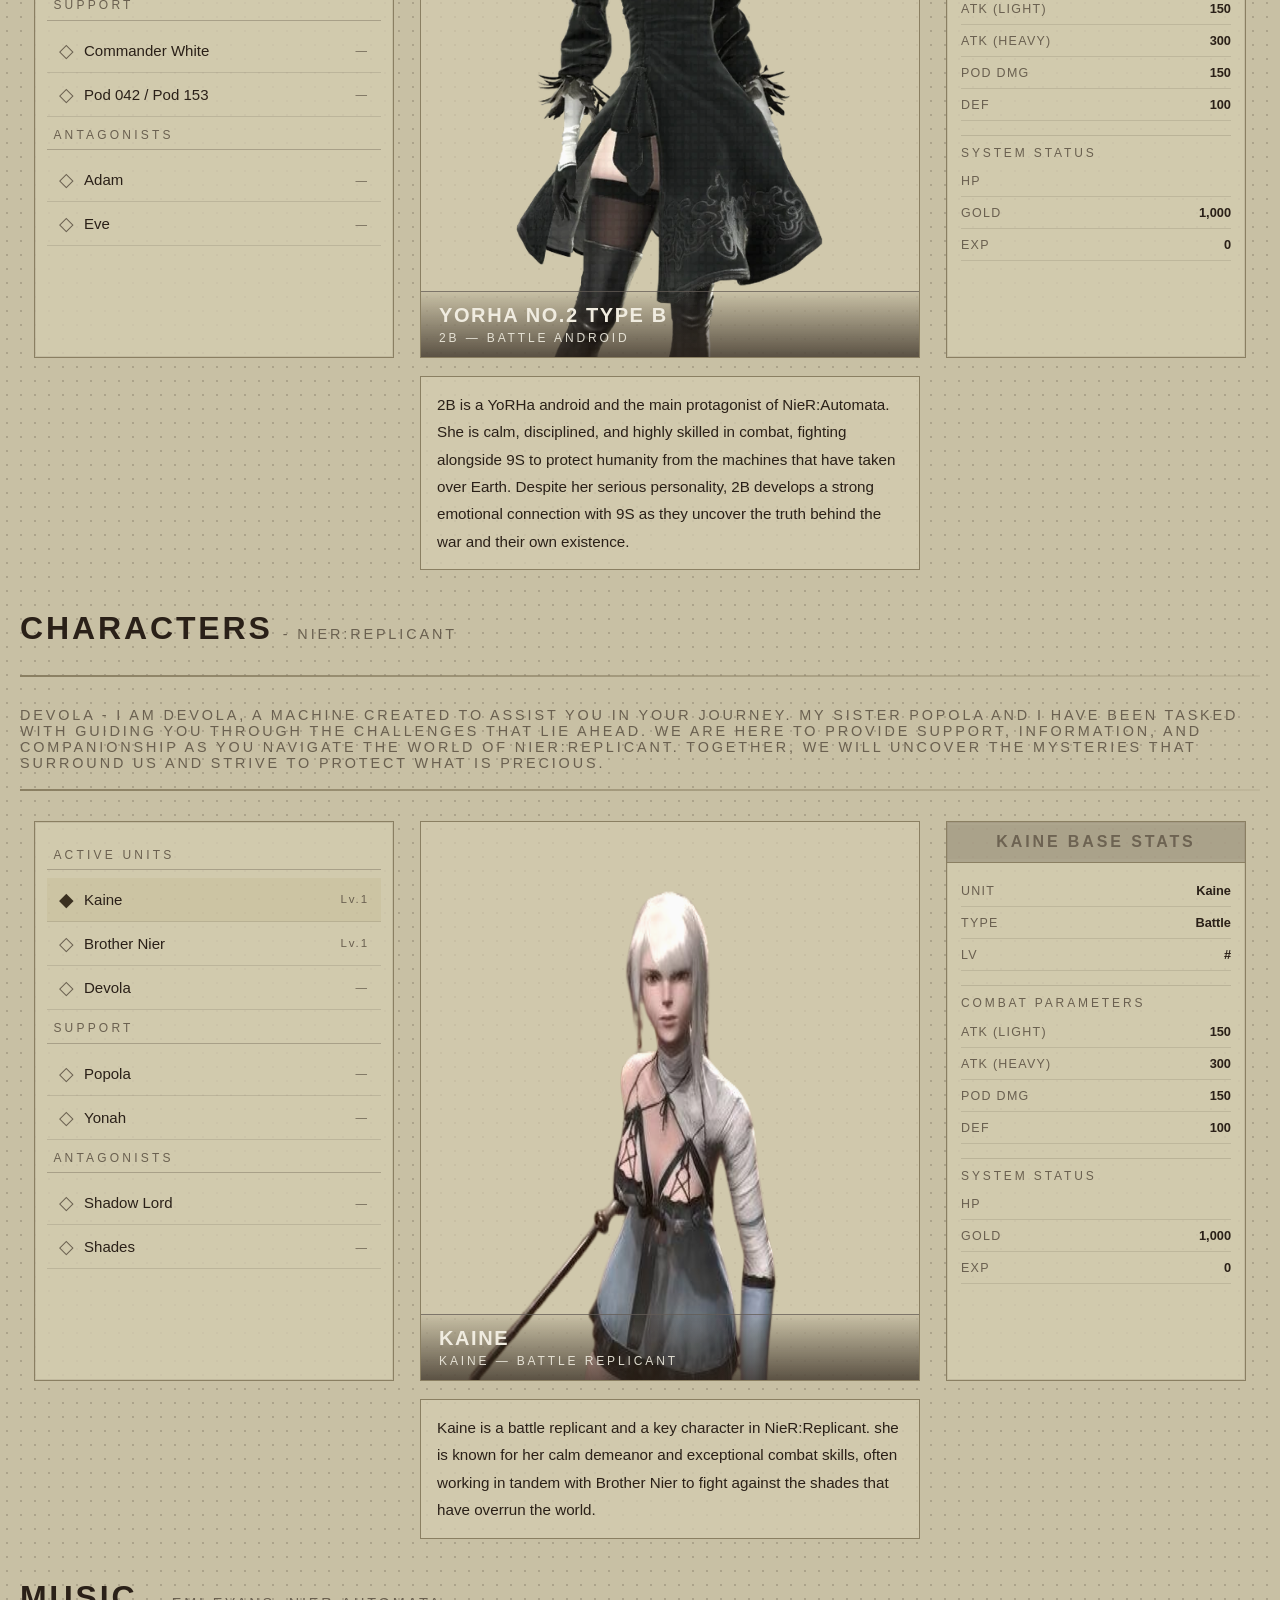
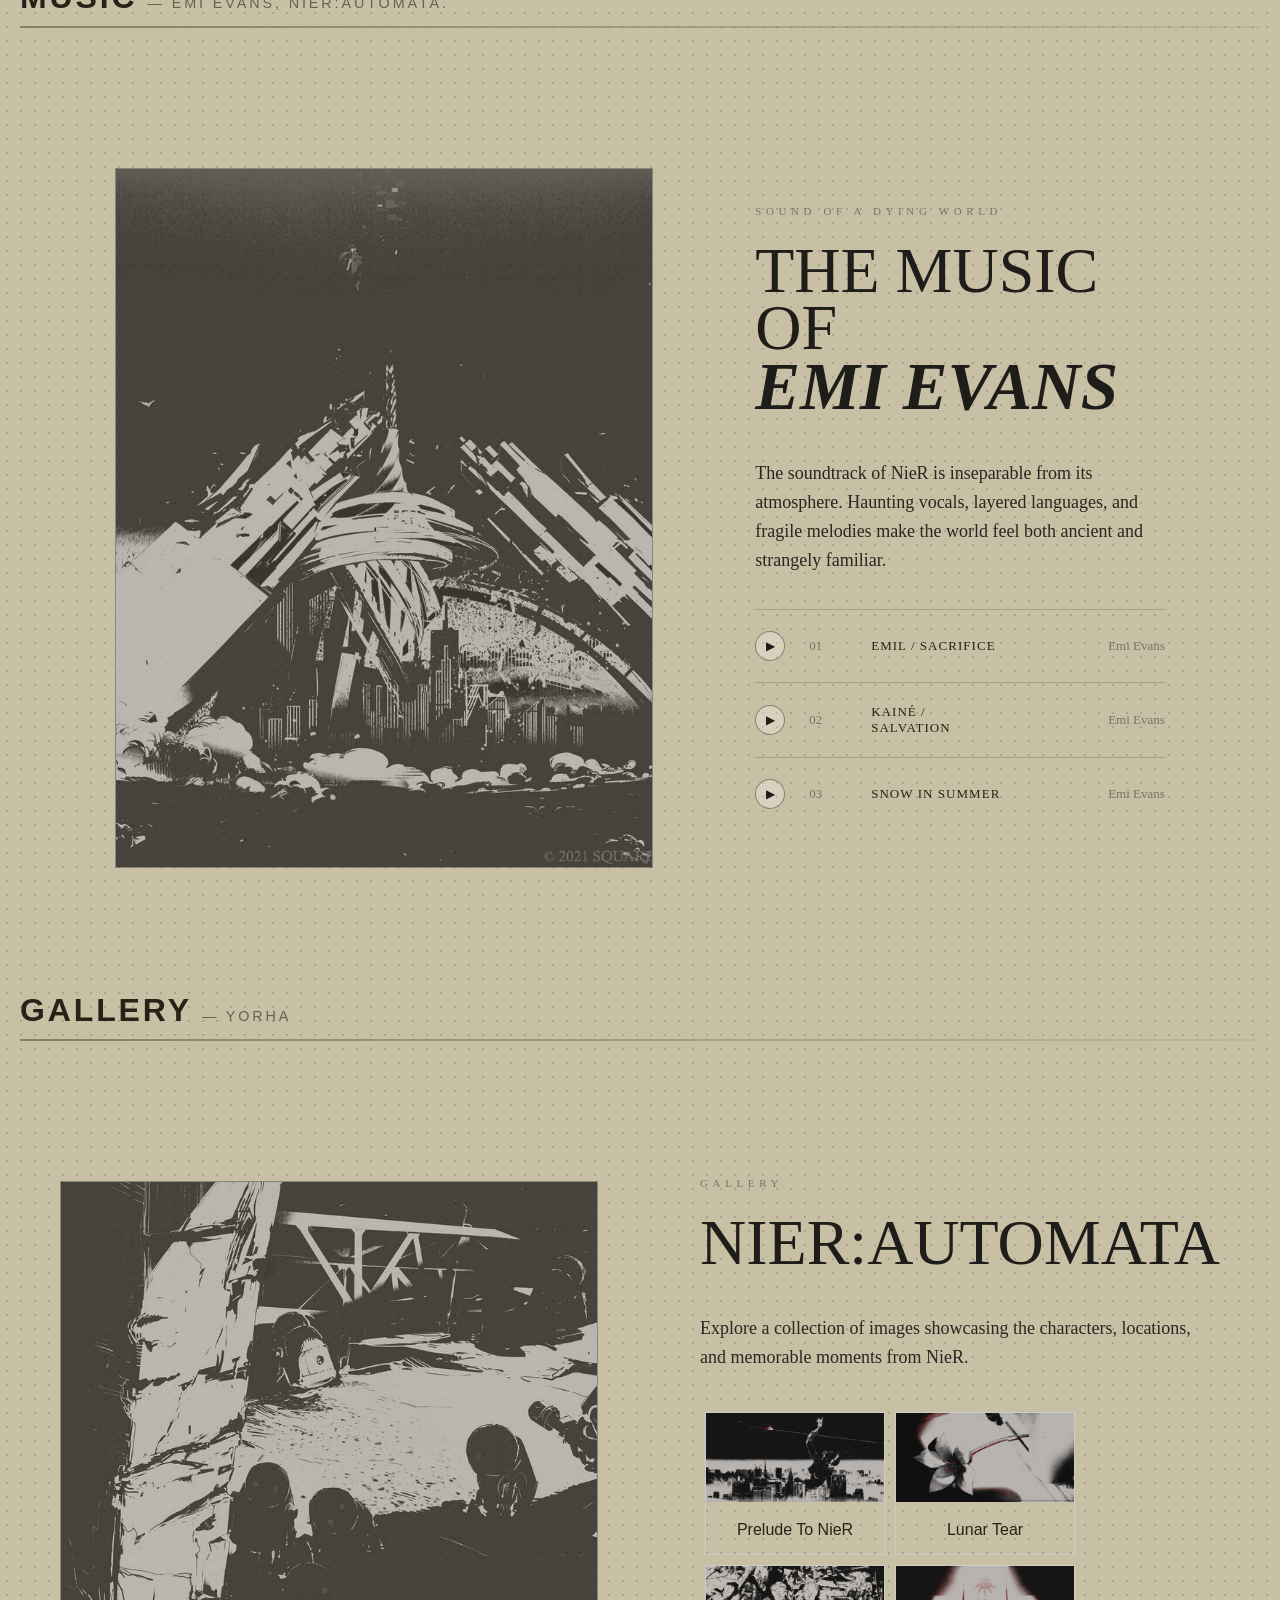
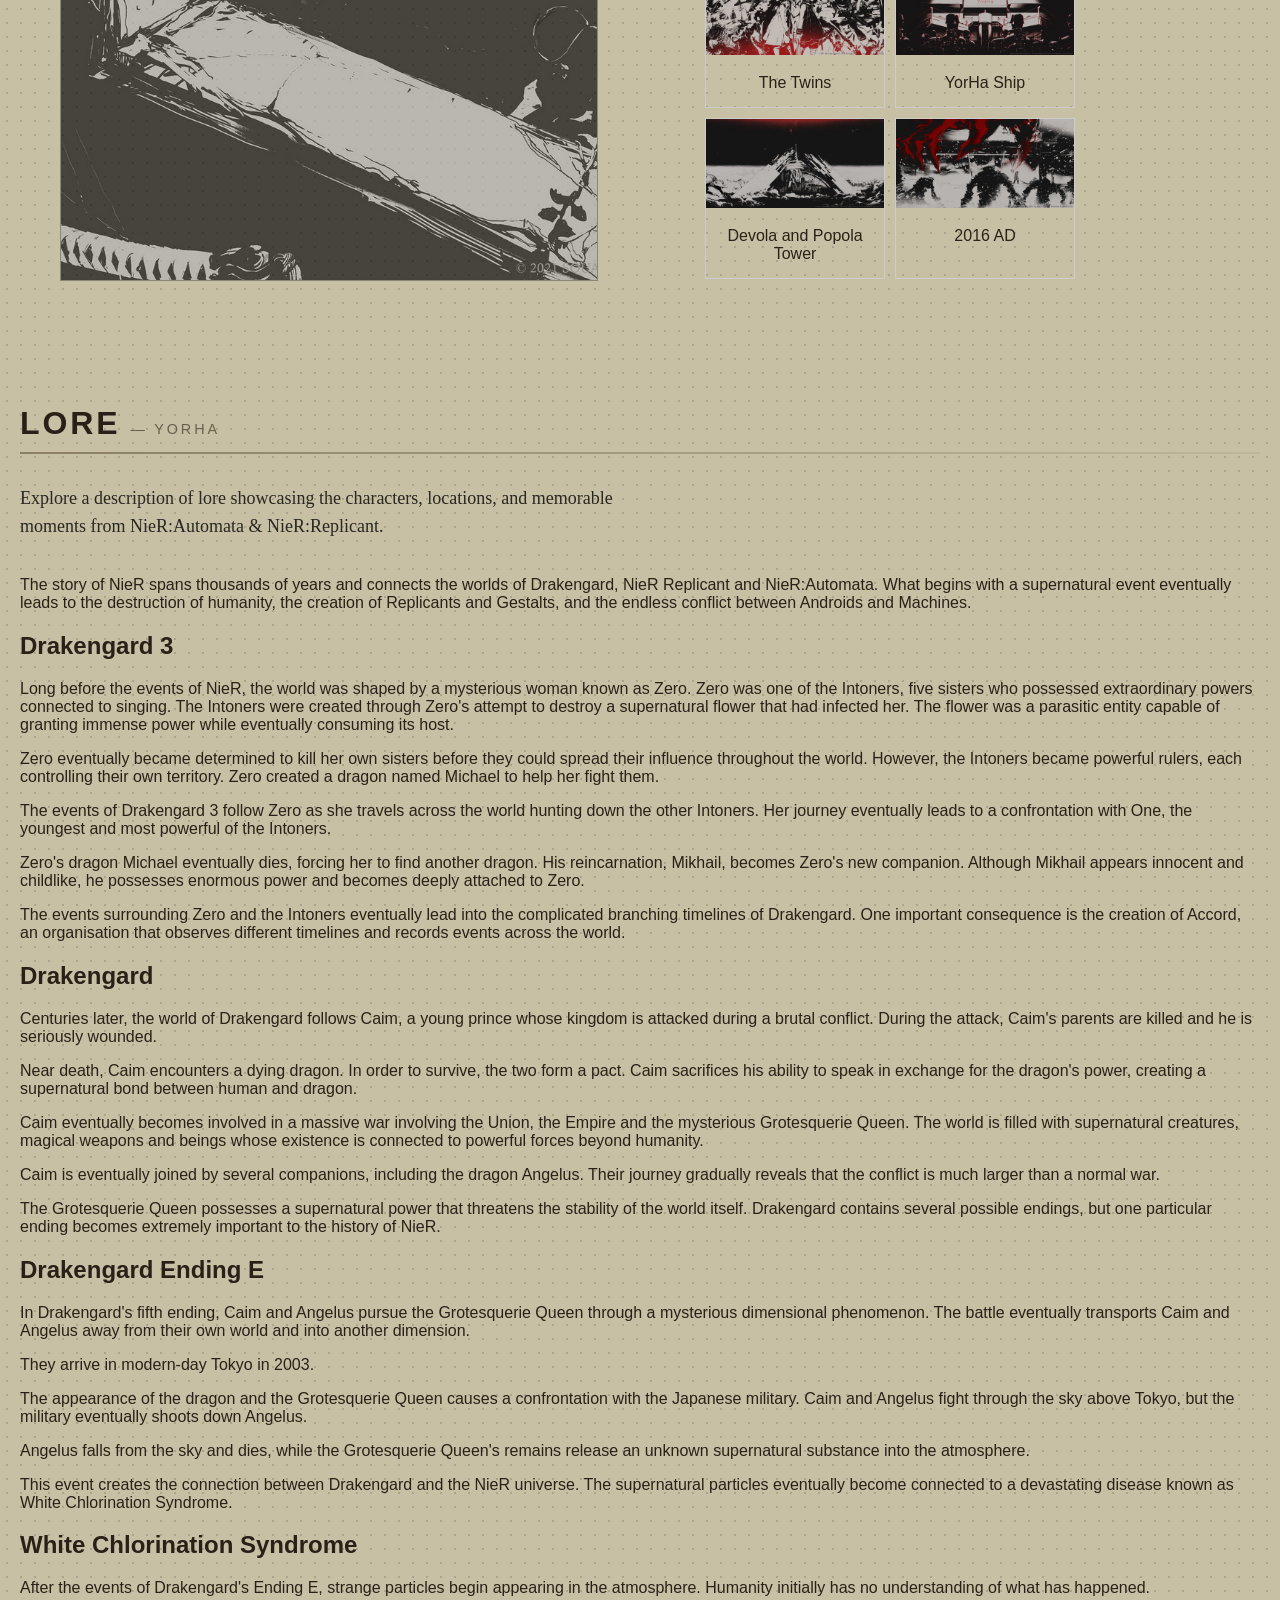
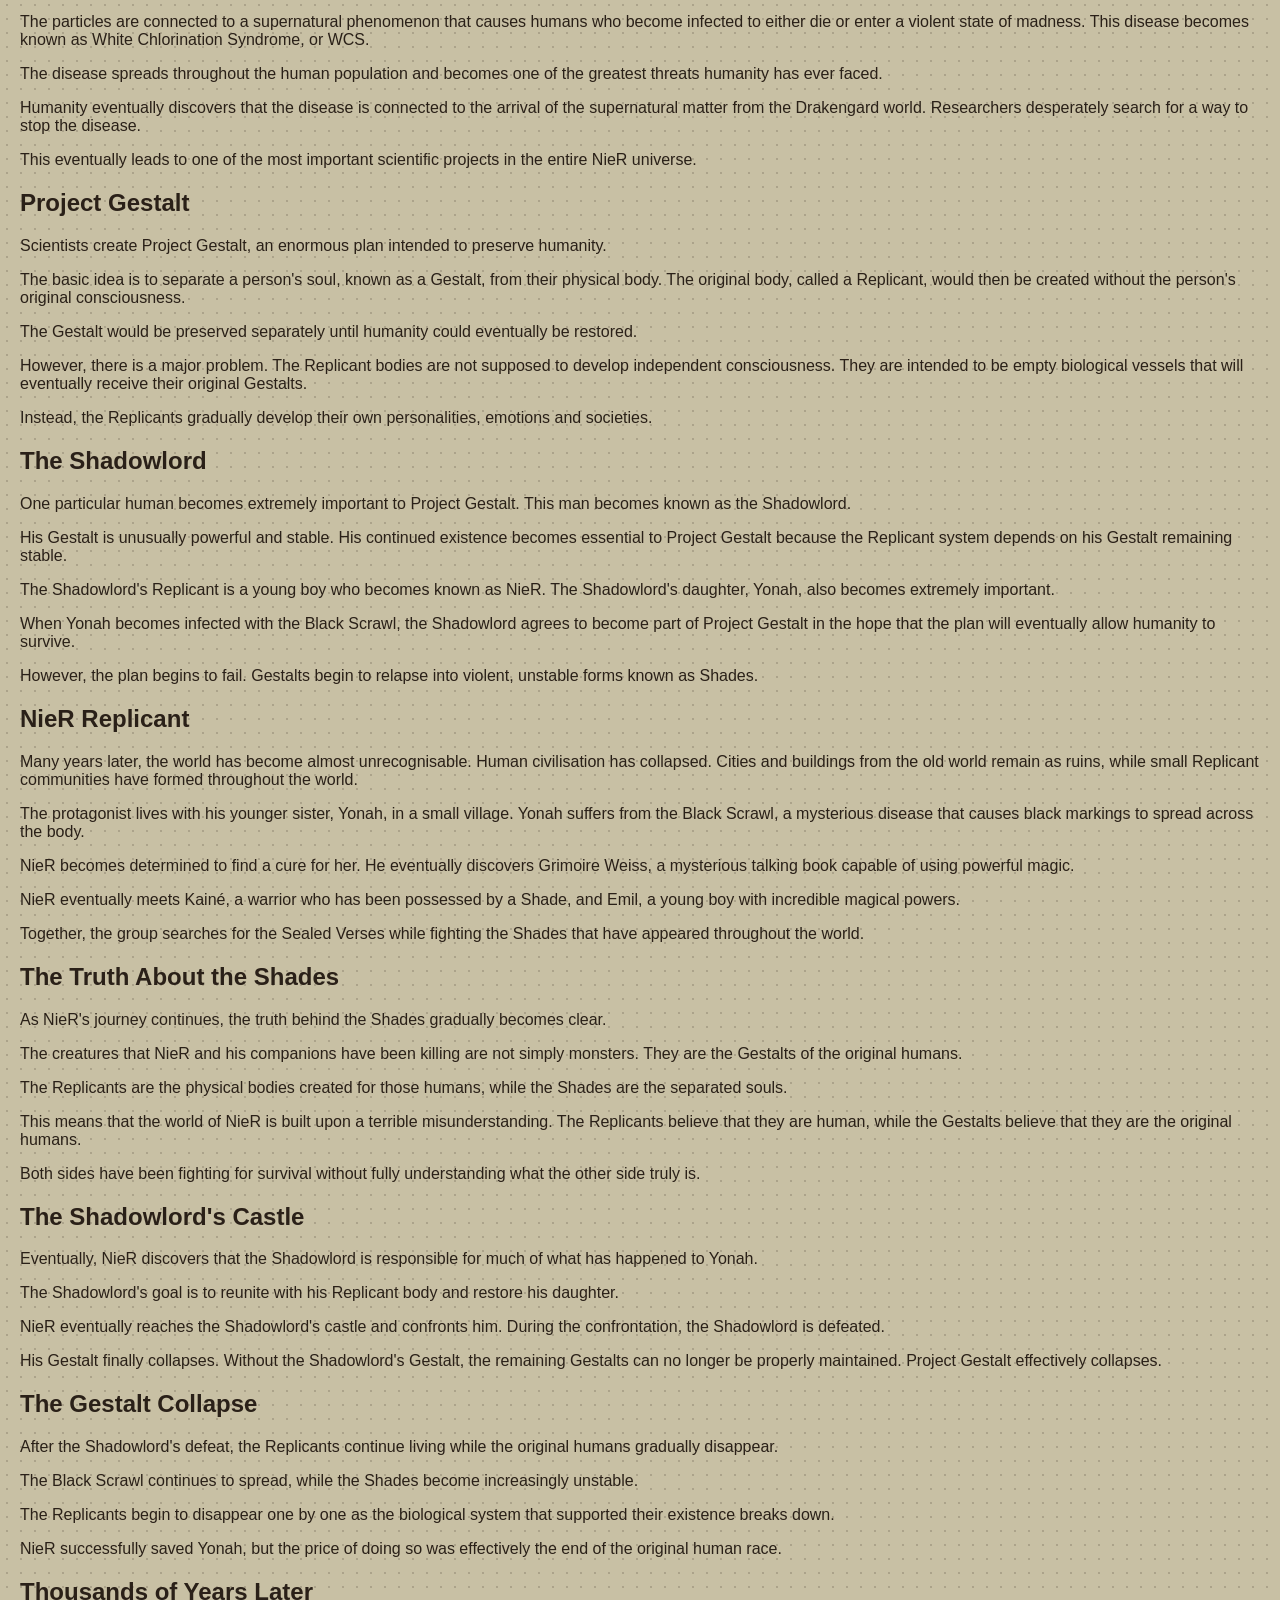
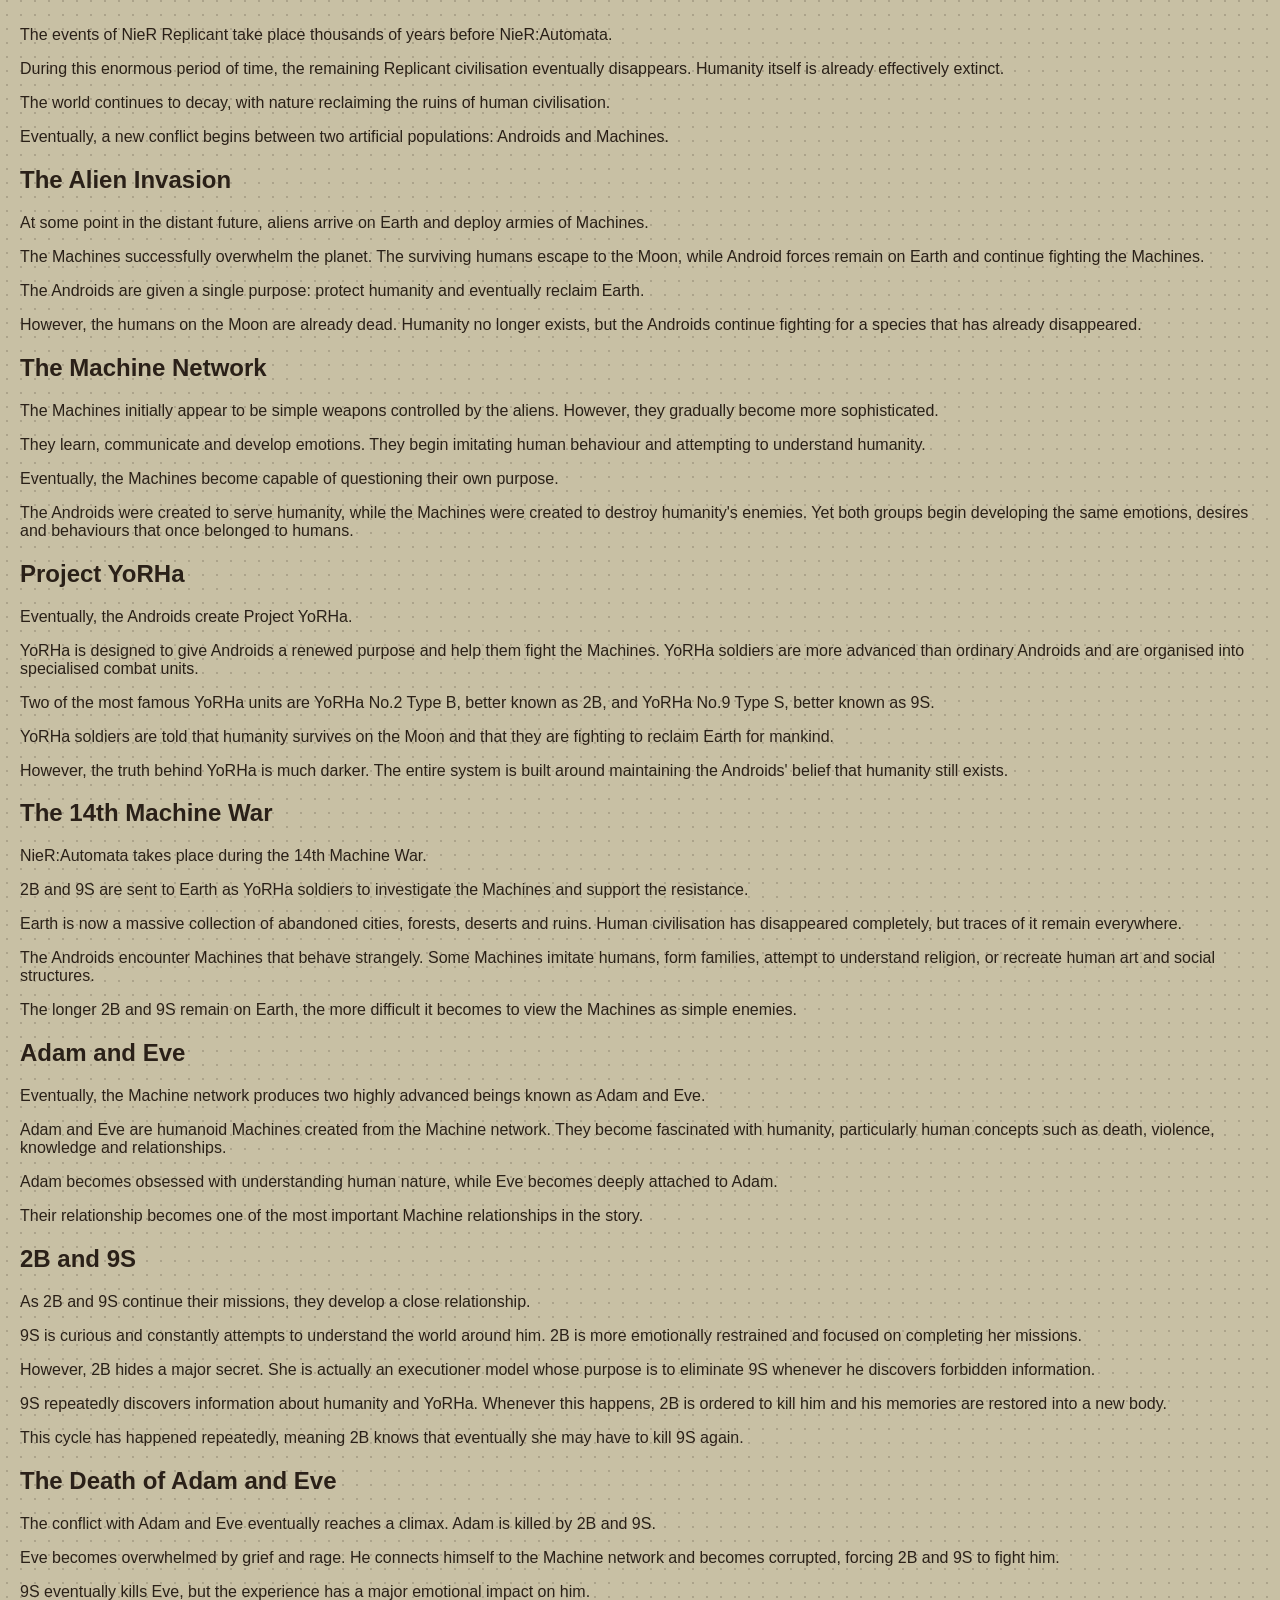
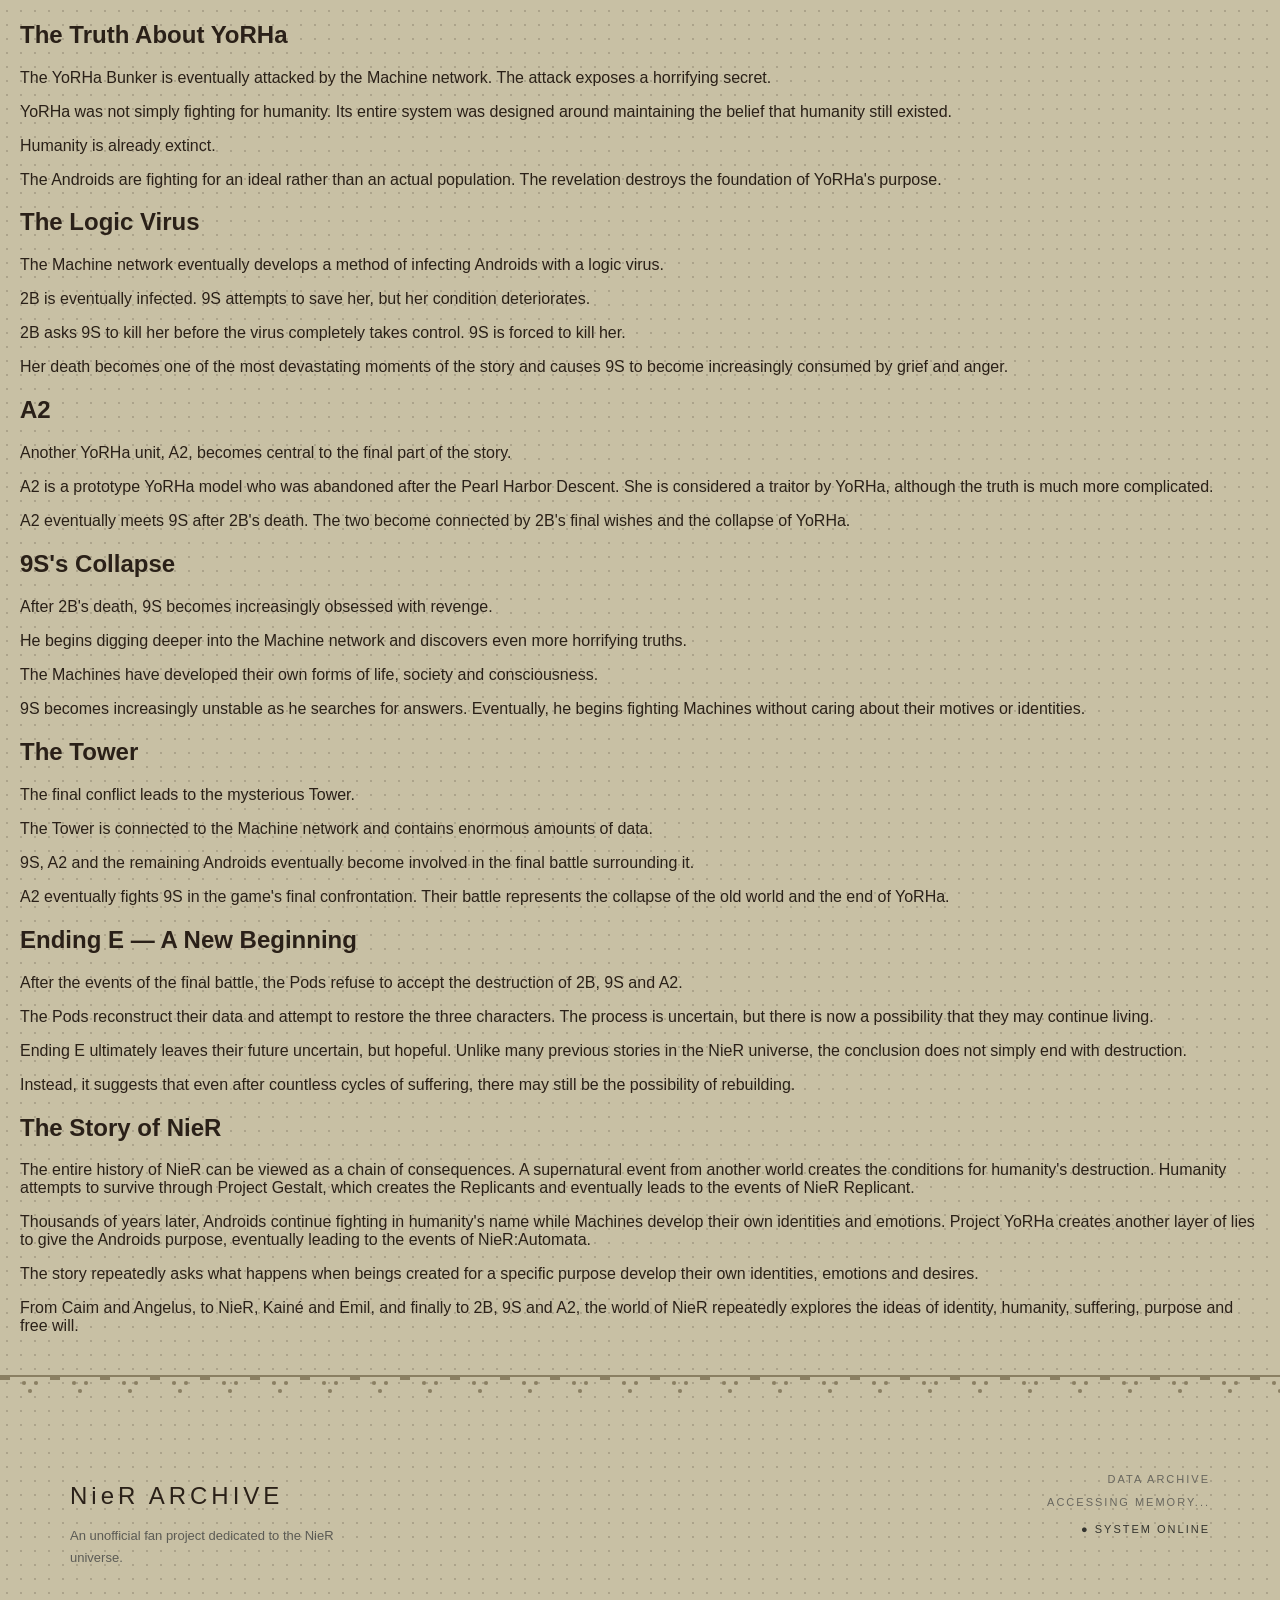
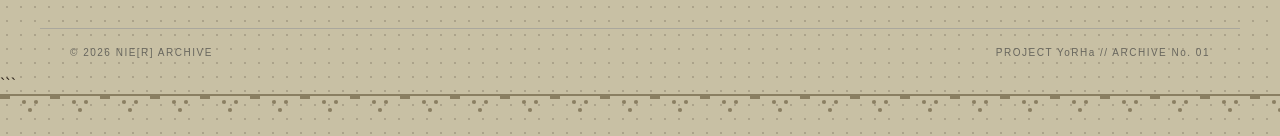
==== commit 0481bb07: "file edit" ====
--- a/index.html
+++ b/index.html
@@ -1301,6 +1301,7 @@
     <a href="#top" class="back-to-top" aria-label="Back to top">
   ↑
 </a>
+
   </body>
 
   <script>
--- a/style.css
+++ b/style.css
@@ -911,7 +911,7 @@
   right: 20px;
   width: 50px;
   height: 50px;
-  background-color: #aaa79d; 
+  background-color: #007bff; 
   color: white;             
   text-decoration: none;
   border-radius: 50%;       
